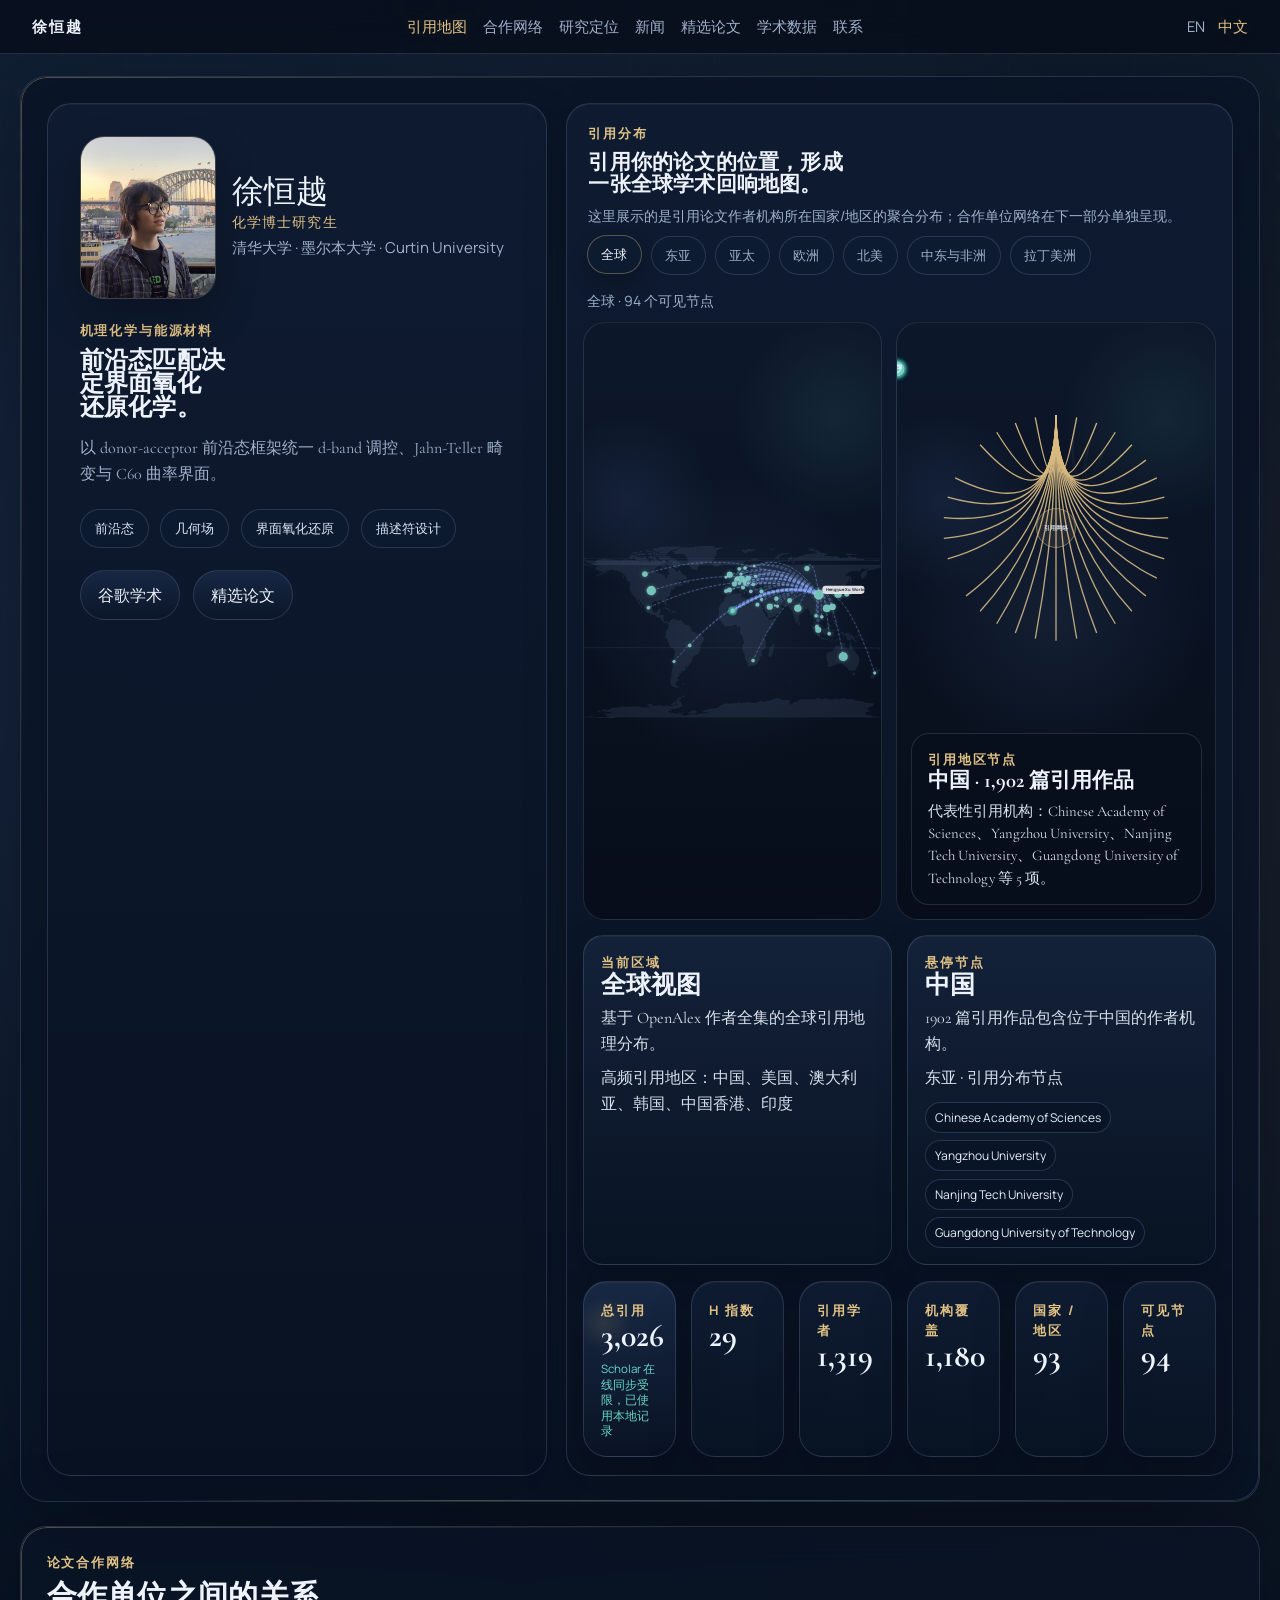
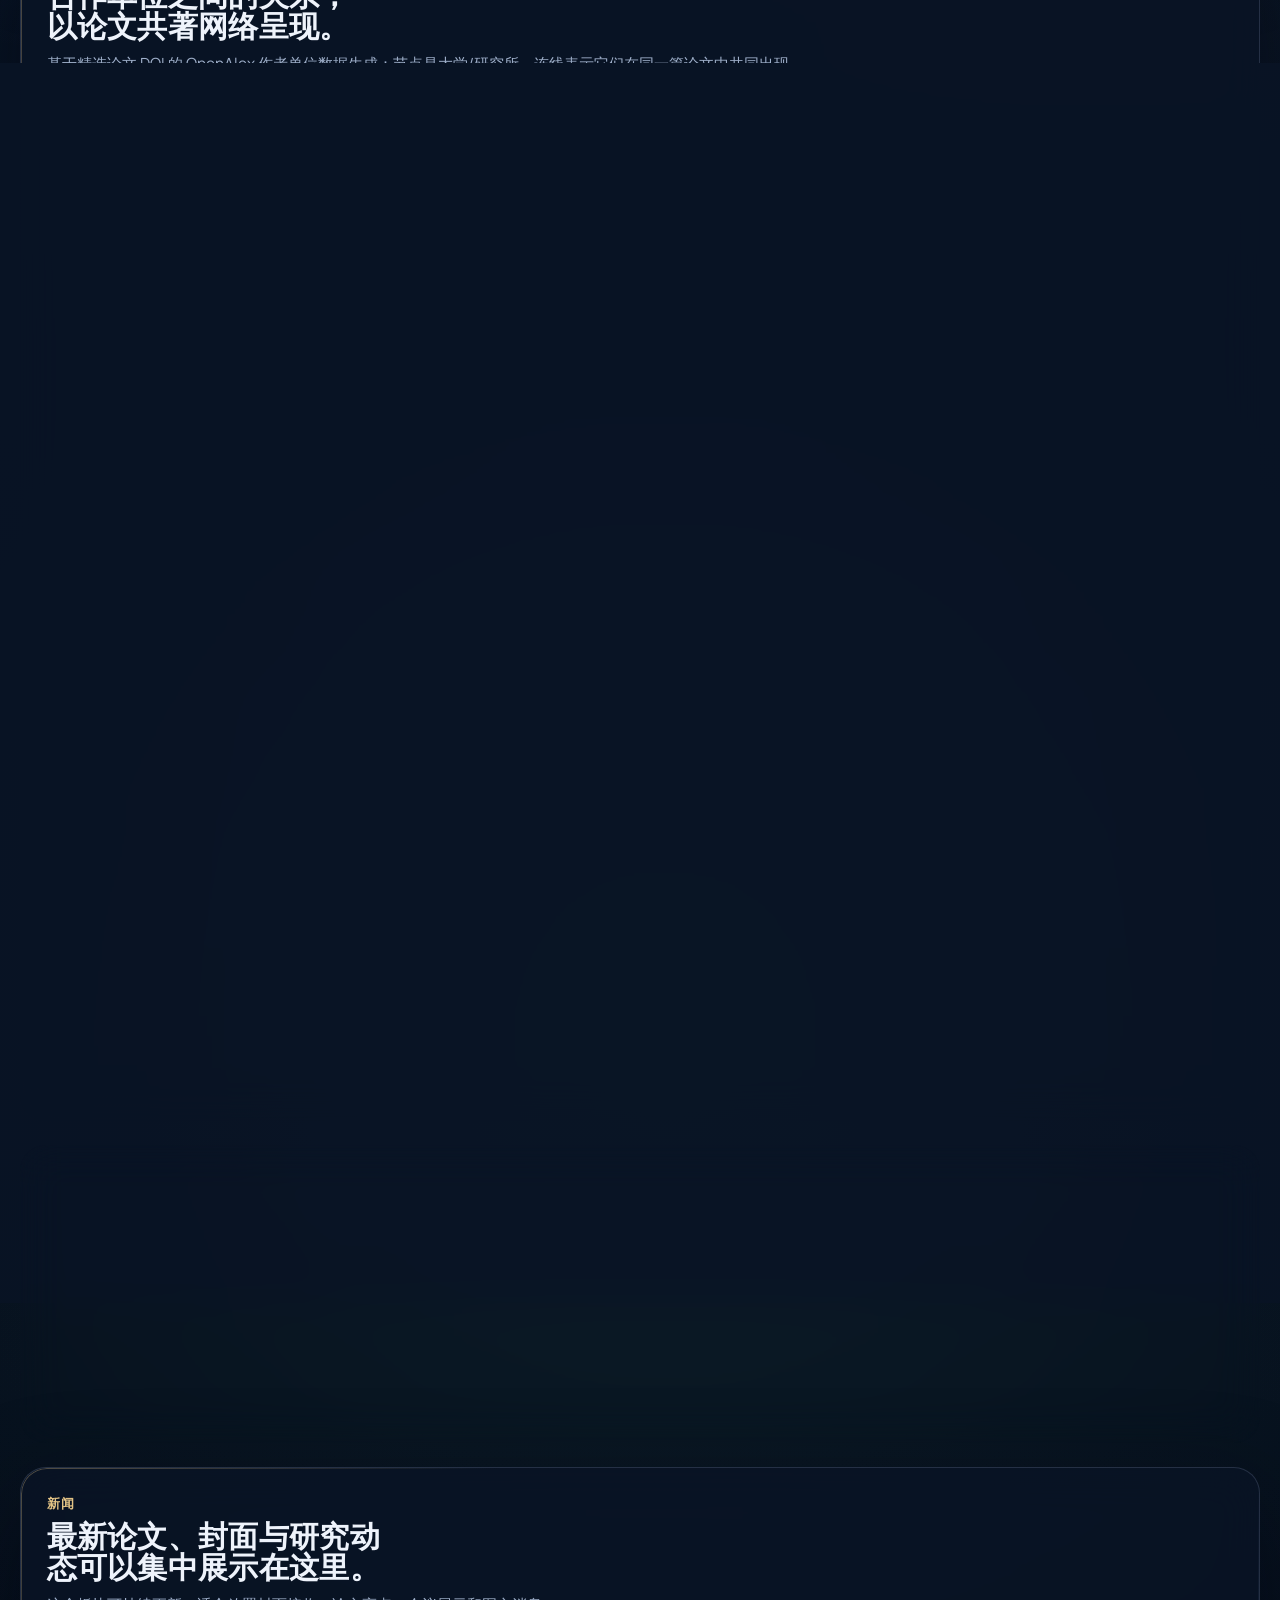
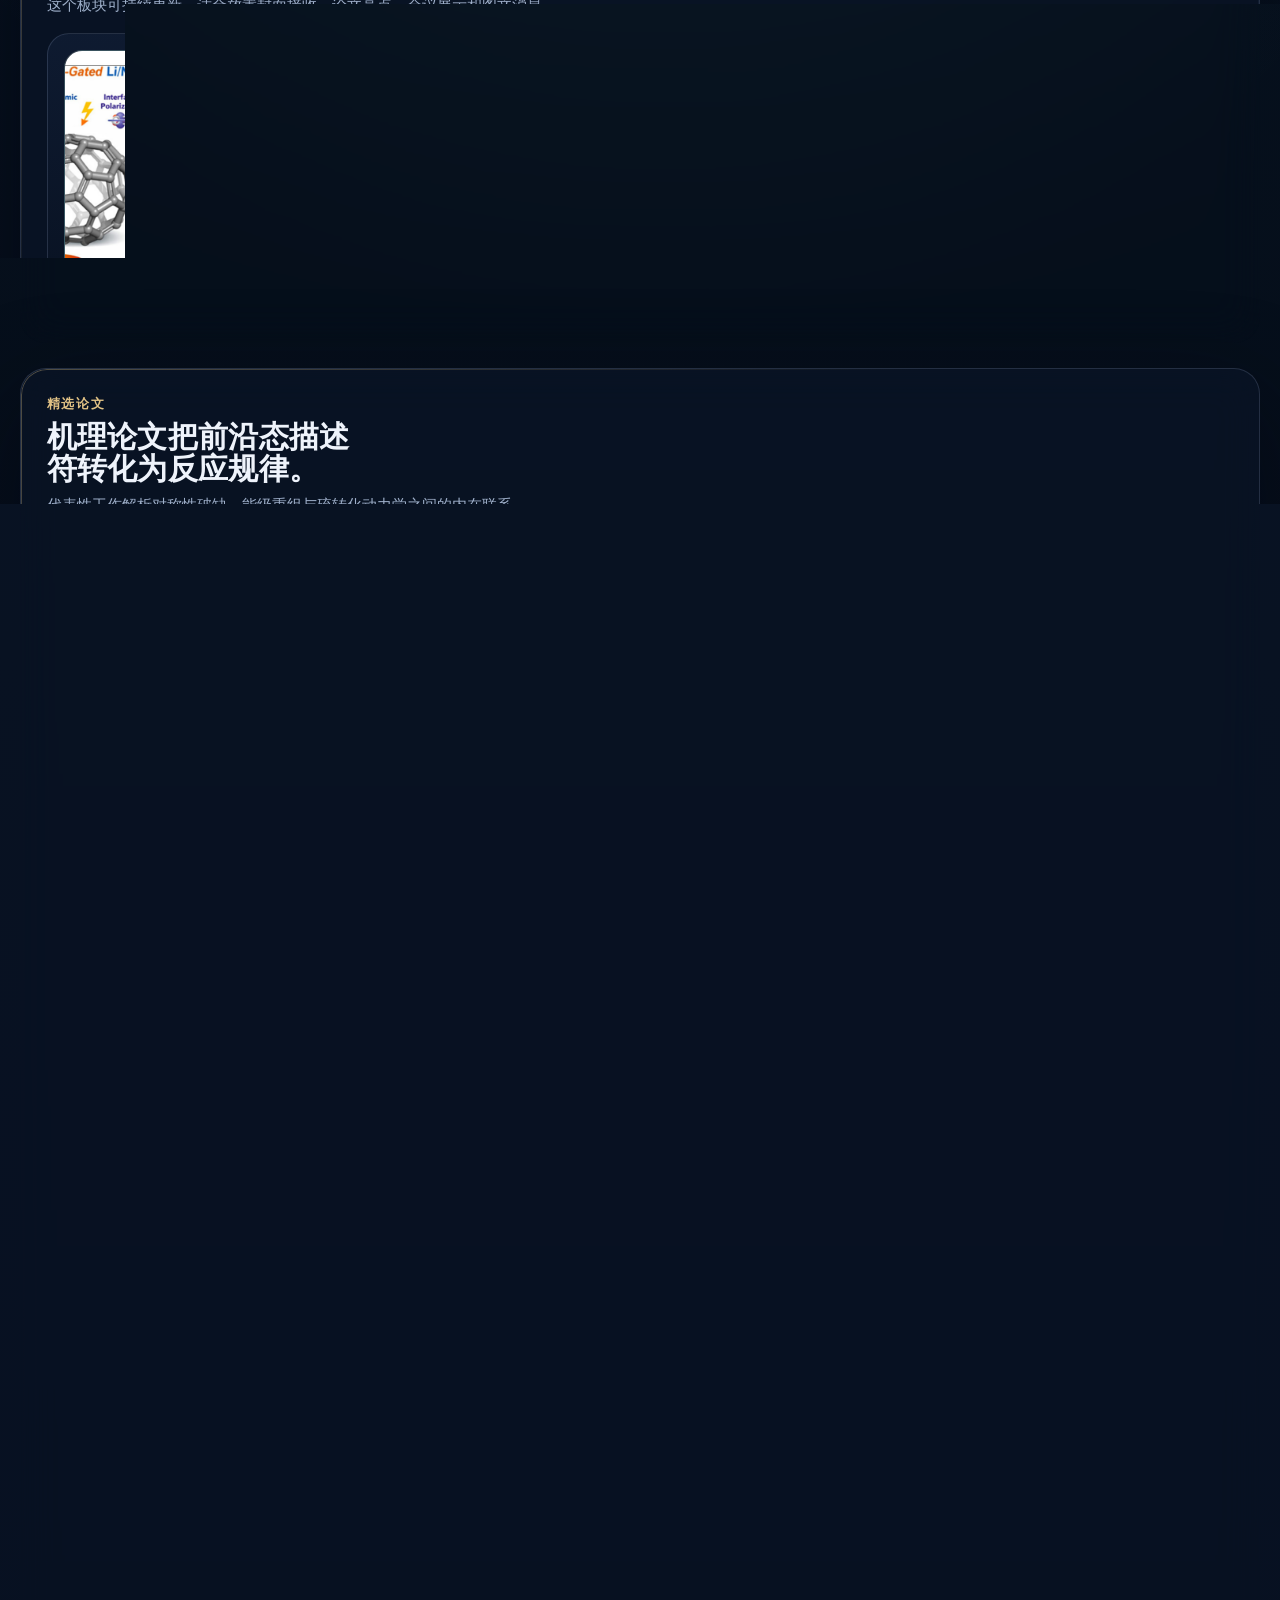
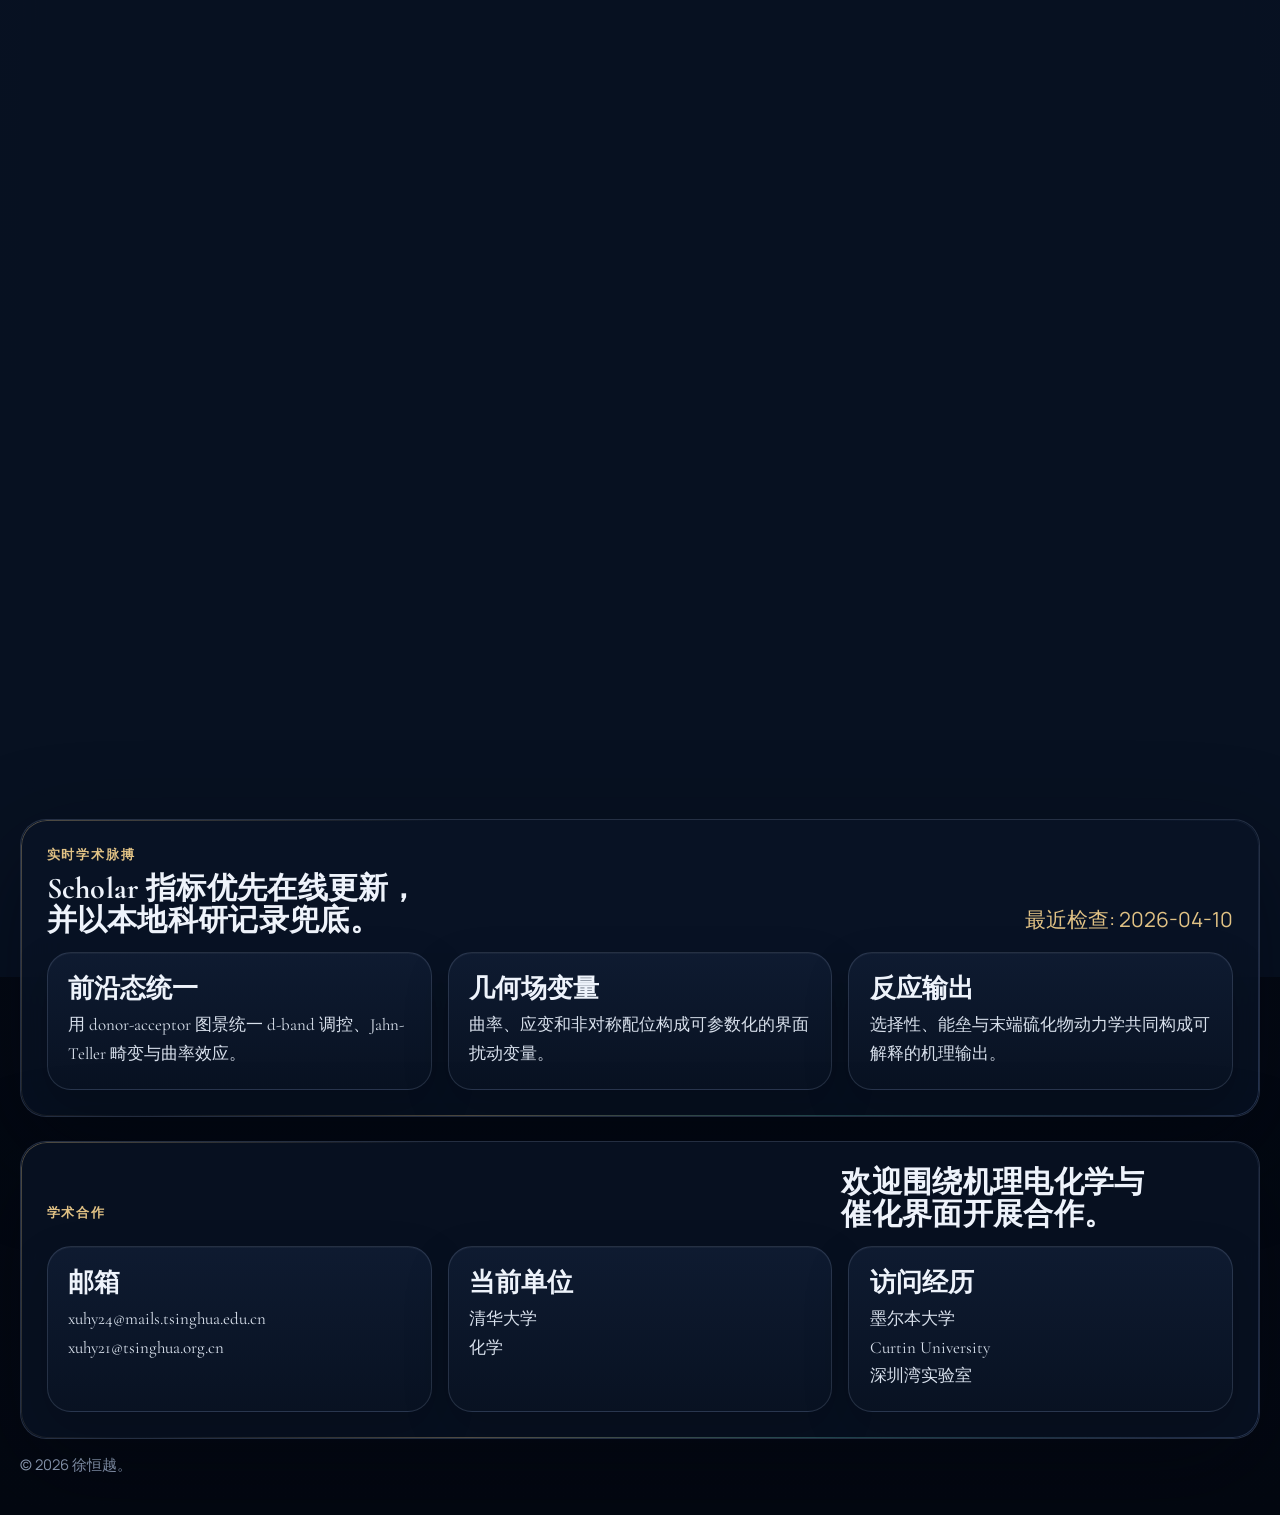
==== zh.html @ 1e811d78 "Publish personal academic website" ====
<!DOCTYPE html>
<html lang="zh-CN">
  <head>
    <meta charset="UTF-8" />
    <meta name="viewport" content="width=device-width, initial-scale=1.0" />
    <title>徐恒越 | 机理化学与能源材料</title>
    <meta
      name="description"
      content="徐恒越围绕能源材料机理、电子结构调控、界面化学与描述符驱动设计开展研究。"
    />
    <link rel="preconnect" href="https://fonts.googleapis.com" />
    <link rel="preconnect" href="https://fonts.gstatic.com" crossorigin />
    <link
      href="https://fonts.googleapis.com/css2?family=Cormorant+Garamond:wght@500;600;700&family=Manrope:wght@400;500;600;700;800&display=swap"
      rel="stylesheet"
    />
    <link rel="stylesheet" href="./site.css" />
  </head>
  <body data-page-lang="zh">
    <header class="topbar">
      <a class="brand" href="./index.html">徐恒越</a>
      <nav class="nav">
        <a href="#impact">引用地图</a>
        <a href="#collaboration">合作网络</a>
        <a href="#research">研究定位</a>
        <a href="#news">新闻</a>
        <a href="#publications">精选论文</a>
        <a href="#scholar">学术数据</a>
        <a href="#contact">联系</a>
      </nav>
      <div class="lang-switch">
        <a href="./en.html">EN</a>
        <a class="active" href="./zh.html">中文</a>
      </div>
    </header>

    <main class="page-shell">
      <section id="impact" class="hero-map-section">
        <div class="hero-copy">
          <div class="hero-identity">
            <div class="hero-avatar-shell">
              <img class="hero-avatar" src="./assets/avatar-hero.jpg" alt="徐恒越头像" />
            </div>
            <div class="hero-identity-copy">
              <p class="identity-name">徐恒越</p>
              <p class="identity-role">化学博士研究生</p>
              <p class="identity-base">清华大学 · 墨尔本大学 · Curtin University</p>
            </div>
          </div>

          <p class="section-kicker">机理化学与能源材料</p>
          <h1>前沿态匹配决定界面氧化还原化学。</h1>
          <p class="hero-summary">
            以 donor-acceptor 前沿态框架统一 d-band 调控、Jahn-Teller 畸变与 C60 曲率界面。
          </p>

          <div class="topic-strip">
            <span>前沿态</span>
            <span>几何场</span>
            <span>界面氧化还原</span>
            <span>描述符设计</span>
          </div>

          <div class="hero-actions">
            <a class="primary-button" href="https://scholar.google.com/citations?user=CcOsCzwAAAAJ&hl=en" target="_blank" rel="noreferrer">
              谷歌学术
            </a>
            <a class="secondary-button" href="#publications">精选论文</a>
          </div>
        </div>

        <div class="hero-map-panel">
          <div class="map-headline">
            <div>
              <p class="section-kicker">引用分布</p>
              <h2>引用你的论文的位置，形成一张全球学术回响地图。</h2>
            </div>
            <p class="map-note">
              这里展示的是引用论文作者机构所在国家/地区的聚合分布；合作单位网络在下一部分单独呈现。
            </p>
          </div>

          <div class="map-toolbar">
            <div id="map-region-controls" class="map-region-controls" aria-label="影响力地图区域筛选"></div>
            <p id="map-toolbar-note" class="map-toolbar-note">全球概览</p>
          </div>

          <div class="citation-visual-grid">
            <div class="map-stage">
              <svg id="impact-map-svg" class="impact-map-svg" viewBox="0 0 1440 720" aria-label="全球引用分布地图"></svg>
              <div id="map-tooltip" class="map-tooltip" hidden></div>
            </div>
            <div class="citation-network-panel">
              <svg id="citation-network-svg" class="citation-network-svg" viewBox="0 0 720 720" aria-label="引用国家与地区圆形网络图"></svg>
              <article id="citation-network-detail" class="citation-network-detail">
                <span class="stat-label">引用网络</span>
                <h3>点击节点或连线</h3>
                <p>查看国家/地区、跨地区共现关系，以及代表性引用机构。</p>
              </article>
            </div>
          </div>

          <div class="map-insights">
            <article class="map-insight-card">
              <span class="stat-label">当前区域</span>
              <h3 id="map-region-title">全球概览</h3>
              <p id="map-region-summary">按引用论文作者机构国家/地区聚合出的全球引用分布。</p>
              <p id="map-region-cities" class="map-note">高频引用地区：中国、澳大利亚、韩国、美国、印度、德国</p>
            </article>
            <article class="map-insight-card">
              <span class="stat-label">悬停节点</span>
              <h3 id="map-node-title">中国</h3>
              <p id="map-node-summary">引用论文作者机构国家/地区聚合节点。</p>
              <p id="map-node-meta" class="map-note">东亚 · 引用分布节点</p>
              <ul id="map-node-institutions" class="institution-mini-list" aria-label="当前地图节点机构"></ul>
            </article>
          </div>

          <div class="hero-stats">
            <article class="stat-card spotlight">
              <span class="stat-label">总引用</span>
              <strong data-metric="citations">3,016</strong>
              <small id="scholar-sync-status">正在同步 Scholar</small>
            </article>
            <article class="stat-card">
              <span class="stat-label">H 指数</span>
              <strong data-metric="hIndex">29</strong>
            </article>
            <article class="stat-card">
              <span class="stat-label">引用学者</span>
              <strong data-metric="citingScholars">1,319</strong>
            </article>
            <article class="stat-card">
              <span class="stat-label">机构覆盖</span>
              <strong data-metric="institutions">1,180</strong>
            </article>
            <article class="stat-card">
              <span class="stat-label">国家 / 地区</span>
              <strong data-metric="countries">42</strong>
            </article>
            <article class="stat-card">
              <span class="stat-label">可见节点</span>
              <strong id="map-visible-nodes">15</strong>
            </article>
          </div>
        </div>
      </section>

      <section id="collaboration" class="section collaboration-section">
        <div class="section-heading">
          <p class="section-kicker">论文合作网络</p>
          <h2>合作单位之间的关系，以论文共著网络呈现。</h2>
          <p class="section-note">
            基于精选论文 DOI 的 OpenAlex 作者单位数据生成：节点是大学/研究所，连线表示它们在同一篇论文中共同出现。
          </p>
        </div>

        <div class="collaboration-layout">
          <div class="collaboration-map-shell">
            <svg id="collaboration-map" class="collaboration-map" viewBox="0 0 1440 720" aria-label="合作单位全球分布地图"></svg>
          </div>
          <div class="collaboration-graph-shell">
            <svg id="collaboration-graph" class="collaboration-graph" viewBox="0 0 1440 720" aria-label="论文合作单位网络图"></svg>
          </div>
          <article class="collaboration-detail">
            <span class="stat-label">当前节点</span>
            <h3 id="collaboration-node-title">清华大学</h3>
            <p id="collaboration-node-summary">点击或悬停网络中的机构节点，查看作者、论文和机构来源信息。</p>
            <p id="collaboration-node-meta" class="map-note">OpenAlex 作者单位数据</p>
          </article>
        </div>

        <div id="institution-network" class="institution-network compact" aria-label="全球合作机构紧凑列表"></div>
      </section>

      <section id="research" class="section narrative-section">
        <div class="section-heading compact">
          <p class="section-kicker">核心命题</p>
          <h2>几何场与前沿态共同生成可迁移描述符。</h2>
        </div>

        <div class="narrative-grid">
          <article class="narrative-card">
            <h3>统一前沿态理论</h3>
            <p>把 d-band 调控、Jahn-Teller 畸变与 C60 曲率界面统一到更普适的 donor-acceptor 前沿态框架。</p>
          </article>
          <article class="narrative-card">
            <h3>几何场参数化</h3>
            <p>系统研究曲率、应变与非对称配位如何驱动局域对称性破缺和能级重组。</p>
          </article>
          <article class="narrative-card">
            <h3>界面硫转化</h3>
            <p>以阶段选择性的硫转化与分化的末端硫化物动力学刻画 Li/Na-S 界面反应。</p>
          </article>
        </div>
      </section>

      <section id="news" class="section news-section">
        <div class="section-heading">
          <p class="section-kicker">新闻</p>
          <h2>最新论文、封面与研究动态可以集中展示在这里。</h2>
          <p class="section-note">
            这个板块可持续更新，适合放置封面接收、论文亮点、会议展示和图文消息。
          </p>
        </div>

        <div id="news-feed" class="news-feed" data-lang="zh"></div>
      </section>

      <section id="publications" class="section publications-section">
        <div class="section-heading">
          <p class="section-kicker">精选论文</p>
          <h2>机理论文把前沿态描述符转化为反应规律。</h2>
          <p class="section-note">
            代表性工作解析对称性破缺、能级重组与硫转化动力学之间的内在联系。
          </p>
        </div>

        <div id="papers" class="publication-grid" data-lang="zh"></div>
      </section>

      <section id="scholar" class="section scholar-section">
        <div class="section-heading compact">
          <div>
            <p class="section-kicker">实时学术脉搏</p>
            <h2>Scholar 指标优先在线更新，并以本地科研记录兜底。</h2>
          </div>
          <p id="scholar-updated" class="sync-text">最近检查：加载中</p>
        </div>

        <div class="scholar-grid">
          <article class="scholar-card">
            <h3>前沿态统一</h3>
            <p>用 donor-acceptor 图景统一 d-band 调控、Jahn-Teller 畸变与曲率效应。</p>
          </article>
          <article class="scholar-card">
            <h3>几何场变量</h3>
            <p>曲率、应变和非对称配位构成可参数化的界面扰动变量。</p>
          </article>
          <article class="scholar-card">
            <h3>反应输出</h3>
            <p>选择性、能垒与末端硫化物动力学共同构成可解释的机理输出。</p>
          </article>
        </div>
      </section>

      <section id="contact" class="section contact-section">
        <div class="section-heading compact">
          <p class="section-kicker">学术合作</p>
          <h2>欢迎围绕机理电化学与催化界面开展合作。</h2>
        </div>

        <div class="contact-grid">
          <article class="contact-card">
            <h3>邮箱</h3>
            <p>xuhy24@mails.tsinghua.edu.cn</p>
            <p>xuhy21@tsinghua.org.cn</p>
          </article>
          <article class="contact-card">
            <h3>当前单位</h3>
            <p>清华大学</p>
            <p>化学</p>
          </article>
          <article class="contact-card">
            <h3>访问经历</h3>
            <p>墨尔本大学</p>
            <p>Curtin University</p>
            <p>深圳湾实验室</p>
          </article>
        </div>
      </section>
    </main>

    <footer class="footer">
      <p>© <span data-year></span> 徐恒越。</p>
    </footer>

    <script src="./site.js"></script>
  </body>
</html>
---- site.css ----
:root {
  --bg: #06101d;
  --bg-deep: #030811;
  --panel: rgba(9, 20, 38, 0.78);
  --panel-strong: rgba(12, 26, 48, 0.94);
  --text: #eef3fb;
  --muted: #9fb0ca;
  --line: rgba(164, 184, 216, 0.18);
  --line-strong: rgba(225, 194, 133, 0.34);
  --accent: #e1c285;
  --accent-2: #97b4ff;
  --accent-3: #66d9c7;
  --glow: rgba(125, 169, 255, 0.36);
  --shadow: 0 32px 100px rgba(1, 5, 15, 0.46);
  --max-width: 1380px;
}

* {
  box-sizing: border-box;
}

html {
  scroll-behavior: smooth;
}

body {
  margin: 0;
  min-height: 100vh;
  color: var(--text);
  font-family: "Cormorant Garamond", serif;
  background:
    radial-gradient(circle at 14% 10%, rgba(125, 165, 232, 0.14), transparent 18%),
    radial-gradient(circle at 86% 12%, rgba(225, 194, 133, 0.09), transparent 18%),
    radial-gradient(circle at 52% 42%, rgba(102, 217, 199, 0.06), transparent 24%),
    linear-gradient(180deg, #091628 0%, var(--bg) 48%, var(--bg-deep) 100%);
  position: relative;
}

body::before {
  content: "";
  position: fixed;
  inset: 0;
  pointer-events: none;
  opacity: 0.52;
  background-image:
    linear-gradient(rgba(170, 191, 226, 0.04) 1px, transparent 1px),
    linear-gradient(90deg, rgba(170, 191, 226, 0.04) 1px, transparent 1px),
    radial-gradient(circle at 50% 20%, rgba(225, 194, 133, 0.1), transparent 24%);
  background-size: 42px 42px;
  mask-image: linear-gradient(180deg, rgba(0, 0, 0, 0.75), transparent 92%);
}

a {
  color: inherit;
}

.portal-page {
  display: grid;
  place-items: center;
  padding: 2rem;
}

.portal-shell,
.section,
.hero-map-section {
  position: relative;
  overflow: hidden;
  border: 1px solid var(--line);
  border-radius: 26px;
  background: var(--panel);
  box-shadow: var(--shadow);
  backdrop-filter: blur(20px);
}

.section::after,
.hero-map-section::after {
  content: "";
  position: absolute;
  inset: auto 8% 0;
  height: 1px;
  background: linear-gradient(90deg, transparent, rgba(225, 194, 133, 0.34), rgba(102, 217, 199, 0.28), transparent);
  pointer-events: none;
}

.portal-shell::before,
.section::before,
.hero-map-section::before {
  content: "";
  position: absolute;
  inset: 0;
  pointer-events: none;
  border-radius: inherit;
  padding: 1px;
  background: linear-gradient(135deg, var(--line-strong), transparent 28%, transparent 72%, rgba(151, 180, 255, 0.22));
  -webkit-mask:
    linear-gradient(#000 0 0) content-box,
    linear-gradient(#000 0 0);
  -webkit-mask-composite: xor;
  mask-composite: exclude;
}

.portal-shell {
  width: min(760px, 100%);
  padding: 2rem;
}

.portal-kicker,
.section-kicker,
.brand,
.nav,
.lang-switch,
.topic-strip,
.stat-label,
.paper-tag,
.paper-meta,
.section-note,
.map-note,
.institution-type,
.institution-meta,
.footer,
.primary-button,
.secondary-button {
  font-family: "Manrope", sans-serif;
}

.portal-kicker,
.section-kicker,
.stat-label {
  margin: 0 0 0.55rem;
  color: var(--accent);
  font-size: 0.82rem;
  font-weight: 700;
  letter-spacing: 0.14em;
  text-transform: uppercase;
}

.portal-shell h1,
.hero-copy h1,
.map-headline h2,
.section-heading h2 {
  margin: 0;
  line-height: 0.95;
  letter-spacing: 0.01em;
  text-wrap: balance;
}

.portal-shell h1 {
  font-size: clamp(3rem, 8vw, 5.2rem);
}

.portal-intro {
  max-width: 42rem;
  font-size: 1.22rem;
  line-height: 1.6;
  color: var(--muted);
}

.portal-grid {
  display: grid;
  grid-template-columns: repeat(2, minmax(0, 1fr));
  gap: 1rem;
  margin-top: 1.5rem;
}

.portal-card {
  display: block;
  text-decoration: none;
  padding: 1.45rem;
  border-radius: 24px;
  border: 1px solid var(--line);
  background: linear-gradient(180deg, rgba(17, 31, 55, 0.94), rgba(10, 19, 35, 0.94));
  transition: transform 180ms ease, border-color 180ms ease;
}

.portal-card:hover {
  transform: translateY(-4px);
  border-color: var(--line-strong);
}

.portal-label {
  display: inline-block;
  margin-bottom: 0.65rem;
  color: var(--accent-2);
  font-family: "Manrope", sans-serif;
  font-size: 0.84rem;
  font-weight: 700;
}

.portal-card strong {
  display: block;
  font-size: 1.38rem;
}

.portal-card p {
  margin-bottom: 0;
  font-size: 1rem;
  line-height: 1.6;
  color: var(--muted);
}

.topbar {
  position: sticky;
  top: 0;
  z-index: 40;
  display: grid;
  grid-template-columns: auto 1fr auto;
  align-items: center;
  gap: 1rem;
  padding: 1rem 2rem;
  backdrop-filter: blur(18px);
  background: rgba(6, 12, 24, 0.72);
  border-bottom: 1px solid var(--line);
}

.brand {
  text-decoration: none;
  font-size: 0.92rem;
  font-weight: 800;
  letter-spacing: 0.14em;
  text-transform: uppercase;
}

.nav {
  display: flex;
  justify-content: center;
  flex-wrap: wrap;
  gap: 1rem;
}

.nav a,
.lang-switch a {
  text-decoration: none;
  color: var(--muted);
  font-size: 0.92rem;
  transition: color 180ms ease, text-shadow 180ms ease;
}

.nav a:hover,
.nav a.active,
.lang-switch a:hover,
.lang-switch a.active {
  color: var(--accent);
  text-shadow: 0 0 18px rgba(225, 194, 133, 0.18);
}

.lang-switch {
  display: flex;
  gap: 0.8rem;
}

.page-shell {
  width: min(calc(100% - 2.5rem), var(--max-width));
  margin: 1.4rem auto 0;
  display: grid;
  gap: 1.5rem;
}

.hero-map-section {
  min-height: calc(100vh - 7rem);
  padding: 1.6rem;
  display: grid;
  grid-template-columns: minmax(380px, 500px) minmax(0, 1fr);
  gap: 1.2rem;
}

.hero-copy,
.hero-map-panel,
.narrative-card,
.paper-card,
.stat-card,
.scholar-card,
.contact-card {
  border-radius: 24px;
  border: 1px solid var(--line);
  background: linear-gradient(180deg, rgba(15, 28, 50, 0.95), rgba(9, 19, 35, 0.94));
  box-shadow:
    inset 0 1px 0 rgba(255, 255, 255, 0.04),
    0 18px 46px rgba(0, 0, 0, 0.18);
}

.hero-copy {
  display: flex;
  flex-direction: column;
  justify-content: flex-start;
  padding: 2rem;
}

.hero-identity {
  display: grid;
  grid-template-columns: 136px minmax(0, 1fr);
  gap: 1rem;
  align-items: center;
  margin-bottom: 1.35rem;
}

.hero-avatar-shell {
  position: relative;
  aspect-ratio: 5 / 6;
  border-radius: 24px;
  overflow: hidden;
  border: 1px solid rgba(225, 194, 133, 0.24);
  box-shadow:
    inset 0 1px 0 rgba(255, 255, 255, 0.08),
    0 18px 42px rgba(0, 0, 0, 0.22);
}

.hero-avatar-shell::after {
  content: "";
  position: absolute;
  inset: 0;
  background:
    linear-gradient(180deg, transparent 48%, rgba(4, 10, 18, 0.42) 100%),
    linear-gradient(135deg, rgba(255, 255, 255, 0.08), transparent 36%);
}

.hero-avatar {
  display: block;
  width: 100%;
  height: 100%;
  object-fit: cover;
}

.hero-identity-copy {
  display: grid;
  gap: 0.25rem;
}

.identity-name,
.identity-role,
.identity-base {
  margin: 0;
}

.identity-name {
  font-size: 2rem;
  line-height: 1;
}

.identity-role {
  font-family: "Manrope", sans-serif;
  font-size: 0.9rem;
  letter-spacing: 0.08em;
  text-transform: uppercase;
  color: var(--accent);
}

.identity-base {
  font-family: "Manrope", sans-serif;
  font-size: 0.94rem;
  line-height: 1.55;
  color: var(--muted);
}

.hero-copy h1 {
  font-size: clamp(1.48rem, 1.9vw, 1.98rem);
  line-height: 0.98;
  max-width: 15ch;
}

.hero-summary {
  margin: 1rem 0 0;
  font-size: 1rem;
  line-height: 1.6;
  color: var(--muted);
  max-width: 34rem;
}

.topic-strip {
  display: flex;
  flex-wrap: wrap;
  gap: 0.72rem;
  margin-top: 1.35rem;
}

.topic-strip span {
  display: inline-flex;
  align-items: center;
  padding: 0.56rem 0.88rem;
  border-radius: 999px;
  border: 1px solid var(--line);
  background: rgba(14, 28, 49, 0.78);
  color: #dbe5f5;
  font-size: 0.84rem;
}

.hero-actions {
  display: flex;
  flex-wrap: wrap;
  gap: 0.8rem;
  margin-top: 1.4rem;
}

.primary-button,
.secondary-button,
.paper-links a {
  display: inline-flex;
  align-items: center;
  justify-content: center;
  padding: 0.78rem 1.08rem;
  border-radius: 999px;
  border: 1px solid var(--line);
  background: linear-gradient(180deg, rgba(24, 40, 68, 0.96), rgba(11, 22, 41, 0.94));
  text-decoration: none;
  transition:
    transform 180ms ease,
    border-color 180ms ease,
    color 180ms ease,
    box-shadow 180ms ease;
}

.primary-button:hover,
.secondary-button:hover,
.paper-links a:hover {
  transform: translateY(-2px);
  border-color: var(--line-strong);
  color: var(--accent);
  box-shadow: 0 12px 30px rgba(2, 6, 14, 0.34);
}

.hero-map-panel {
  position: relative;
  display: grid;
  grid-template-rows: auto auto minmax(0, 1fr) auto auto;
  padding: 1rem 1rem 1.1rem;
  overflow: hidden;
}

.map-headline {
  display: flex;
  flex-direction: column;
  gap: 0.55rem;
  align-items: start;
  padding: 0.25rem 0.35rem 0.55rem;
}

.map-headline h2 {
  font-size: clamp(1.3rem, 1.6vw, 1.76rem);
  line-height: 1.08;
  max-width: 40ch;
}

.map-note {
  max-width: 46rem;
  margin: 0;
  font-size: 0.88rem;
  line-height: 1.55;
  color: var(--muted);
}

.map-toolbar {
  display: flex;
  justify-content: space-between;
  gap: 1rem;
  align-items: center;
  flex-wrap: wrap;
  margin: 0 0 0.7rem;
  padding: 0 0.25rem;
}

.map-region-controls {
  display: flex;
  flex-wrap: wrap;
  gap: 0.55rem;
}

.map-region-button {
  appearance: none;
  border: 1px solid var(--line);
  background: rgba(14, 28, 49, 0.88);
  color: var(--muted);
  border-radius: 999px;
  padding: 0.55rem 0.85rem;
  font-family: "Manrope", sans-serif;
  font-size: 0.82rem;
  cursor: pointer;
  transition:
    transform 180ms ease,
    border-color 180ms ease,
    color 180ms ease,
    box-shadow 180ms ease;
}

.map-region-button:hover,
.map-region-button.active {
  transform: translateY(-1px);
  color: var(--text);
  border-color: var(--line-strong);
  box-shadow: 0 10px 20px rgba(0, 0, 0, 0.18);
}

.map-toolbar-note {
  margin: 0;
  font-family: "Manrope", sans-serif;
  font-size: 0.88rem;
  color: var(--muted);
}

.citation-visual-grid {
  display: grid;
  grid-template-columns: minmax(0, 1fr) minmax(320px, 0.42fr);
  gap: 0.9rem;
  min-height: 0;
}

.map-stage,
.citation-network-panel {
  display: grid;
  grid-template-rows: minmax(0, 1fr) auto;
  position: relative;
  min-height: 0;
  border-radius: 22px;
  background:
    radial-gradient(circle at 84% 16%, rgba(102, 217, 199, 0.09), transparent 18%),
    radial-gradient(circle at 15% 30%, rgba(112, 162, 255, 0.1), transparent 18%),
    linear-gradient(180deg, rgba(13, 24, 42, 0.98), rgba(7, 14, 27, 0.98));
  border: 1px solid rgba(173, 194, 230, 0.14);
  overflow: hidden;
}

.map-stage::before,
.citation-network-panel::before,
.collaboration-map-shell::before,
.collaboration-graph-shell::before {
  content: "";
  position: absolute;
  inset: 0;
  background:
    radial-gradient(circle at 50% 50%, rgba(143, 183, 255, 0.08), transparent 44%),
    linear-gradient(180deg, transparent 0%, rgba(6, 13, 24, 0.18) 100%);
  pointer-events: none;
}

.impact-map-svg {
  display: block;
  width: 100%;
  height: 100%;
  min-height: 500px;
}

.citation-network-svg {
  display: block;
  width: 100%;
  min-height: 410px;
}

.citation-network-detail {
  position: relative;
  margin: 0 0.85rem 0.85rem;
  padding: 0.95rem 1rem;
  border-radius: 18px;
  border: 1px solid rgba(173, 194, 230, 0.16);
  background: rgba(7, 15, 29, 0.74);
}

.citation-network-detail h3 {
  margin: 0;
  font-size: 1.3rem;
  line-height: 1.12;
}

.citation-network-detail p {
  margin: 0.45rem 0 0;
  color: #d8e0ec;
  font-size: 0.92rem;
  line-height: 1.52;
}

.map-tooltip {
  position: absolute;
  z-index: 6;
  min-width: 180px;
  max-width: 250px;
  padding: 0.8rem 0.95rem;
  border-radius: 16px;
  border: 1px solid rgba(225, 194, 133, 0.24);
  background: rgba(249, 250, 253, 0.96);
  color: #182031;
  box-shadow: 0 18px 40px rgba(3, 7, 16, 0.26);
  pointer-events: none;
  transform: translate(12px, -12px);
}

.map-tooltip strong,
.map-tooltip span {
  display: block;
}

.map-tooltip strong {
  font-family: "Manrope", sans-serif;
  font-size: 0.98rem;
}

.map-tooltip span {
  margin-top: 0.18rem;
  font-family: "Manrope", sans-serif;
  font-size: 0.78rem;
  line-height: 1.45;
  color: #505c70;
}

.institution-mini-list {
  display: flex;
  flex-wrap: wrap;
  gap: 0.45rem;
  padding: 0;
  margin: 0.7rem 0 0;
  list-style: none;
}

.institution-mini-list li {
  max-width: 100%;
  padding: 0.38rem 0.55rem;
  border: 1px solid rgba(151, 180, 255, 0.2);
  border-radius: 999px;
  color: #e8eef8;
  background: rgba(9, 20, 38, 0.74);
  font-family: "Manrope", sans-serif;
  font-size: 0.75rem;
  overflow-wrap: anywhere;
}

.map-insights {
  display: grid;
  grid-template-columns: repeat(2, minmax(0, 1fr));
  gap: 0.9rem;
  margin-top: 0.95rem;
}

.map-insight-card {
  padding: 1rem 1.1rem;
  border-radius: 20px;
  border: 1px solid var(--line);
  background: linear-gradient(180deg, rgba(20, 34, 58, 0.95), rgba(9, 19, 35, 0.94));
  box-shadow:
    inset 0 1px 0 rgba(255, 255, 255, 0.04),
    0 12px 32px rgba(0, 0, 0, 0.18);
}

.map-insight-card h3 {
  margin: 0;
  font-size: 1.55rem;
  line-height: 1.08;
}

.map-insight-card p {
  margin: 0.45rem 0 0;
  font-size: 1rem;
  line-height: 1.62;
  color: #d8e0ec;
}

.hero-stats {
  display: grid;
  grid-template-columns: repeat(6, minmax(0, 1fr));
  gap: 0.9rem;
  margin-top: 1rem;
}

.stat-card {
  padding: 1.1rem;
  min-width: 0;
}

.stat-card.spotlight {
  background:
    radial-gradient(circle at 22% 24%, rgba(225, 194, 133, 0.12), transparent 18%),
    linear-gradient(180deg, rgba(24, 41, 69, 0.98), rgba(10, 20, 37, 0.96));
}

.stat-card strong {
  display: block;
  font-size: 2rem;
  line-height: 1;
}

.stat-card small {
  display: block;
  margin-top: 0.58rem;
  color: var(--accent-3);
  font-family: "Manrope", sans-serif;
  font-size: 0.72rem;
  line-height: 1.35;
}

.section {
  padding: 1.6rem;
}

.section-heading {
  margin-bottom: 1rem;
}

.section-heading.compact {
  display: flex;
  justify-content: space-between;
  gap: 1rem;
  align-items: end;
}

.section-heading h2 {
  font-size: clamp(1.72rem, 2.35vw, 2.45rem);
  line-height: 1.05;
  max-width: 28ch;
}

.section-note {
  margin: 0.5rem 0 0;
  font-size: 0.96rem;
  line-height: 1.6;
  color: var(--muted);
}

.narrative-grid,
.publication-grid,
.news-feed,
.scholar-grid,
.contact-grid,
.institution-network {
  display: grid;
  gap: 1rem;
}

.institution-network {
  grid-template-columns: repeat(4, minmax(0, 1fr));
}

.institution-network.compact {
  display: flex;
  flex-wrap: wrap;
  gap: 0.5rem;
  max-height: 260px;
  overflow: auto;
  padding: 0.9rem;
  border-radius: 20px;
  border: 1px solid var(--line);
  background: rgba(7, 15, 29, 0.78);
}

.collaboration-layout {
  display: grid;
  grid-template-columns: minmax(260px, 0.36fr) minmax(0, 0.64fr);
  gap: 1rem;
  align-items: stretch;
  margin-bottom: 1rem;
}

.collaboration-graph-shell,
.collaboration-map-shell,
.collaboration-detail {
  position: relative;
  border-radius: 22px;
  border: 1px solid var(--line);
  background:
    radial-gradient(circle at 82% 18%, rgba(102, 217, 199, 0.08), transparent 24%),
    linear-gradient(180deg, rgba(12, 24, 44, 0.96), rgba(7, 15, 29, 0.95));
  overflow: hidden;
}

.collaboration-detail {
  grid-column: 1 / -1;
}

.collaboration-graph,
.collaboration-map {
  display: block;
  width: 100%;
  min-height: 540px;
}

.collaboration-map {
  min-height: 340px;
}

.collaboration-detail {
  display: grid;
  align-content: start;
  padding: 1.15rem;
}

.collaboration-detail h3 {
  margin: 0;
  font-size: 1.75rem;
  line-height: 1.08;
}

.collaboration-detail p {
  margin: 0.62rem 0 0;
  color: #d8e0ec;
  font-size: 1rem;
  line-height: 1.6;
}

.collab-edge {
  fill: none;
  stroke: rgba(151, 180, 255, 0.34);
  stroke-width: 1.6;
  transition: stroke 180ms ease, stroke-width 180ms ease, opacity 180ms ease;
}

.collab-edge.is-active {
  stroke: rgba(225, 194, 133, 0.82);
  stroke-width: 3;
}

.collab-edge.is-faded {
  opacity: 0.18;
}

.collab-node-shell {
  cursor: pointer;
  transition: opacity 180ms ease, transform 180ms ease;
}

.collab-node-shell.is-muted {
  opacity: 0.28;
}

.collab-node {
  fill: rgba(13, 28, 51, 0.98);
  stroke: rgba(151, 180, 255, 0.48);
  stroke-width: 2;
  filter: drop-shadow(0 0 9px rgba(102, 217, 199, 0.22));
}

.collab-node.is-active {
  stroke: rgba(225, 194, 133, 0.96);
  stroke-width: 3;
  filter: drop-shadow(0 0 14px rgba(225, 194, 133, 0.32));
}

.collab-node-logo-bg {
  fill: rgba(238, 243, 251, 0.96);
}

.collab-node-initials {
  fill: #132033;
  font-family: "Manrope", sans-serif;
  font-size: 16px;
  font-weight: 800;
  text-anchor: middle;
  dominant-baseline: middle;
}

.collab-node-label {
  fill: #eaf1fb;
  font-family: "Manrope", sans-serif;
  font-size: 16px;
  font-weight: 700;
  text-anchor: middle;
  paint-order: stroke;
  stroke: rgba(3, 8, 17, 0.92);
  stroke-width: 5px;
  stroke-linejoin: round;
}

.collab-center {
  fill: rgba(225, 194, 133, 0.12);
  stroke: rgba(225, 194, 133, 0.72);
  stroke-width: 2;
}

.institution-card {
  position: relative;
  min-height: 190px;
  padding: 1.05rem;
  border-radius: 20px;
  border: 1px solid var(--line);
  background:
    linear-gradient(180deg, rgba(18, 33, 57, 0.96), rgba(8, 18, 34, 0.94));
  overflow: hidden;
  cursor: pointer;
  transition:
    transform 180ms ease,
    border-color 180ms ease,
    box-shadow 180ms ease;
}

.institution-network.compact .institution-card {
  display: inline-flex;
  align-items: center;
  gap: 0.45rem;
  min-height: 0;
  width: auto;
  max-width: 320px;
  padding: 0.46rem 0.66rem;
  border-radius: 999px;
}

.institution-network.compact .institution-card::before,
.institution-network.compact .institution-card ul,
.institution-network.compact .institution-meta {
  display: none;
}

.institution-network.compact .institution-logo {
  width: 1.45rem;
  height: 1.45rem;
  margin: 0;
  flex: 0 0 auto;
}

.institution-network.compact .institution-type {
  display: none;
}

.institution-network.compact .institution-card h3 {
  margin: 0;
  font-family: "Manrope", sans-serif;
  font-size: 0.82rem;
  line-height: 1.2;
  white-space: nowrap;
  overflow: hidden;
  text-overflow: ellipsis;
}

.institution-card::before {
  content: "";
  position: absolute;
  inset: 0;
  background:
    linear-gradient(135deg, color-mix(in srgb, var(--card-color, #97b4ff) 22%, transparent), transparent 38%),
    radial-gradient(circle at 92% 12%, color-mix(in srgb, var(--card-color, #97b4ff) 18%, transparent), transparent 26%);
  opacity: 0.9;
  pointer-events: none;
}

.institution-card:hover,
.institution-card.is-active {
  transform: translateY(-4px);
  border-color: color-mix(in srgb, var(--card-color, #97b4ff) 64%, var(--line-strong));
  box-shadow: 0 18px 44px rgba(0, 0, 0, 0.24);
}

.institution-card > * {
  position: relative;
}

.institution-type,
.institution-meta {
  margin: 0;
  color: var(--accent);
  font-size: 0.76rem;
  font-weight: 800;
  letter-spacing: 0.1em;
  text-transform: uppercase;
}

.institution-card h3 {
  margin: 0.7rem 0 0;
  font-size: 1.45rem;
  line-height: 1.08;
}

.institution-logo {
  display: inline-grid;
  place-items: center;
  width: 2.4rem;
  height: 2.4rem;
  margin-bottom: 0.7rem;
  border-radius: 50%;
  border: 1px solid rgba(238, 243, 251, 0.28);
  background: rgba(238, 243, 251, 0.94);
  color: #132033;
  font-family: "Manrope", sans-serif;
  font-size: 0.82rem;
  font-weight: 800;
  overflow: hidden;
}

.institution-logo img {
  width: 100%;
  height: 100%;
  object-fit: contain;
}

.institution-card ul {
  display: grid;
  gap: 0.4rem;
  padding: 0;
  margin: 0.8rem 0 0;
  list-style: none;
}

.institution-card li {
  color: #dce5f1;
  font-size: 0.98rem;
  line-height: 1.42;
}

.institution-meta {
  margin-top: 0.9rem;
  color: var(--muted);
  font-size: 0.72rem;
}

.narrative-grid {
  grid-template-columns: repeat(3, minmax(0, 1fr));
}

.narrative-card,
.scholar-card,
.contact-card {
  padding: 1.3rem;
}

.narrative-card h3,
.scholar-card h3,
.contact-card h3,
.paper-card h3 {
  margin: 0 0 0.45rem;
  font-size: 1.62rem;
  line-height: 1.15;
}

.narrative-card p,
.scholar-card p,
.contact-card p,
.paper-card p,
.sync-text {
  margin: 0;
  font-size: 1.06rem;
  line-height: 1.68;
  color: #d8e0ec;
}

.publication-grid {
  grid-template-columns: repeat(3, minmax(0, 1fr));
}

.news-feed {
  grid-template-columns: minmax(0, 1.2fr) minmax(260px, 0.8fr);
}

.news-card {
  display: grid;
  grid-template-columns: minmax(180px, 0.46fr) minmax(0, 1fr);
  gap: 1rem;
  align-items: stretch;
  padding: 1rem;
  border-radius: 22px;
  border: 1px solid var(--line);
  background: linear-gradient(180deg, rgba(15, 28, 50, 0.95), rgba(9, 19, 35, 0.94));
}

.news-card.featured {
  grid-column: span 1;
}

.news-image {
  min-height: 220px;
  border-radius: 18px;
  border: 1px solid rgba(225, 194, 133, 0.16);
  overflow: hidden;
  background: linear-gradient(135deg, #13263f, #1d4c66);
}

.news-image img {
  width: 100%;
  height: 100%;
  display: block;
  object-fit: cover;
}

.news-body {
  display: grid;
  align-content: center;
}

.news-date {
  margin: 0 0 0.45rem;
  color: var(--accent);
  font-family: "Manrope", sans-serif;
  font-size: 0.78rem;
  font-weight: 800;
  letter-spacing: 0.1em;
  text-transform: uppercase;
}

.news-body h3 {
  margin: 0;
  font-size: 1.7rem;
  line-height: 1.1;
}

.news-body p {
  margin: 0.7rem 0 0;
  color: #d8e0ec;
  font-size: 1rem;
  line-height: 1.62;
}

.paper-card {
  display: grid;
  align-content: start;
  padding: 1rem;
}

.paper-cover {
  position: relative;
  min-height: 210px;
  margin-bottom: 0.95rem;
  border-radius: 18px;
  overflow: hidden;
  border: 1px solid rgba(225, 194, 133, 0.16);
  background:
    radial-gradient(circle at 25% 25%, rgba(255, 255, 255, 0.24), transparent 18%),
    radial-gradient(circle at 72% 62%, rgba(255, 255, 255, 0.12), transparent 24%),
    linear-gradient(135deg, #142949, #24406c 54%, #6c5488 120%);
}

.paper-cover::after {
  content: "";
  position: absolute;
  inset: 0;
  background-image:
    linear-gradient(rgba(255, 255, 255, 0.06) 1px, transparent 1px),
    linear-gradient(90deg, rgba(255, 255, 255, 0.06) 1px, transparent 1px);
  background-size: 24px 24px;
  opacity: 0.36;
}

.paper-cover img {
  display: block;
  width: 100%;
  height: 100%;
  object-fit: cover;
}

.paper-fallback-label {
  position: absolute;
  right: 0.9rem;
  bottom: 0.9rem;
  z-index: 1;
  font-family: "Manrope", sans-serif;
  font-size: 1.9rem;
  font-weight: 800;
  letter-spacing: 0.1em;
  color: rgba(247, 250, 255, 0.88);
}

.paper-tag,
.paper-meta {
  color: var(--accent);
  font-size: 0.82rem;
  font-weight: 700;
  letter-spacing: 0.08em;
  text-transform: uppercase;
}

.paper-meta {
  margin: 0.2rem 0 0.65rem;
}

.paper-links {
  display: flex;
  flex-wrap: wrap;
  gap: 0.7rem;
  margin-top: 1rem;
}

.scholar-grid,
.contact-grid {
  grid-template-columns: repeat(3, minmax(0, 1fr));
}

.sync-text {
  font-family: "Manrope", sans-serif;
  font-size: 1.3rem;
  color: var(--accent);
}

.footer {
  width: min(calc(100% - 2.5rem), var(--max-width));
  margin: 0 auto 2.5rem;
  color: var(--muted);
  font-size: 0.92rem;
}

.map-dot {
  fill: rgba(172, 190, 219, 0.34);
}

.map-region-halo {
  stroke: none;
  opacity: 0.12;
  transition: opacity 180ms ease;
}

.map-connection {
  fill: none;
  stroke: rgba(151, 180, 255, 0.82);
  stroke-width: 2.4;
  stroke-linecap: round;
  stroke-dasharray: 10 12;
  filter: drop-shadow(0 0 6px rgba(151, 180, 255, 0.4));
  animation: flow 10s linear infinite;
  transition: opacity 180ms ease, stroke-width 180ms ease;
}

.map-connection.alt {
  animation-duration: 8s;
}

.map-connection.slow {
  animation-duration: 14s;
}

.map-node {
  fill: #78d5c4;
  stroke: #efe0ff;
  stroke-width: 1.3;
  filter: drop-shadow(0 0 10px rgba(102, 217, 199, 0.48));
  animation: pulse 2.8s ease-in-out infinite;
  transition: opacity 180ms ease, r 180ms ease, stroke-width 180ms ease;
  cursor: pointer;
}

.map-node.center {
  fill: #ffffff;
  stroke: #d9c38f;
  stroke-width: 2;
  filter: drop-shadow(0 0 16px rgba(255, 255, 255, 0.42));
}

.map-label-group rect {
  fill: rgba(255, 255, 255, 0.94);
  rx: 16;
}

.map-label-group {
  cursor: pointer;
  transition: opacity 180ms ease;
}

.map-label-group text {
  fill: #202631;
  font-family: "Manrope", sans-serif;
  font-size: 20px;
  font-weight: 700;
}

.map-region-halo.is-faded,
.map-connection.is-faded,
.map-node.is-faded,
.map-label-group.is-faded {
  opacity: 0.12;
}

.map-connection.is-active {
  stroke-width: 3.2;
  opacity: 1;
}

.map-node.is-active {
  opacity: 1;
  stroke-width: 2.4;
}

.world-land {
  fill: rgba(133, 158, 193, 0.13);
  stroke: rgba(173, 194, 230, 0.13);
  stroke-width: 1;
}

.citation-ring-edge {
  fill: none;
  stroke: rgba(151, 180, 255, 0.22);
  stroke-width: 1;
  cursor: pointer;
  transition: stroke 180ms ease, stroke-width 180ms ease, opacity 180ms ease;
}

.citation-ring-edge.is-strong {
  stroke: rgba(225, 194, 133, 0.46);
}

.citation-ring-edge.is-active {
  stroke: rgba(225, 194, 133, 0.92);
  stroke-width: 3;
}

.citation-ring-edge.is-muted {
  opacity: 0.14;
}

.citation-ring-node {
  fill: rgba(102, 217, 199, 0.82);
  stroke: rgba(238, 243, 251, 0.9);
  stroke-width: 1.4;
  filter: drop-shadow(0 0 9px rgba(102, 217, 199, 0.36));
  cursor: pointer;
  transition: fill 180ms ease, stroke-width 180ms ease, opacity 180ms ease;
}

.citation-ring-node.is-active {
  fill: rgba(225, 194, 133, 0.94);
  stroke-width: 2.6;
}

.citation-ring-label {
  fill: #eaf1fb;
  font-family: "Manrope", sans-serif;
  font-size: 13px;
  font-weight: 700;
  text-anchor: middle;
  pointer-events: none;
}

@keyframes flow {
  from {
    stroke-dashoffset: 0;
  }

  to {
    stroke-dashoffset: -160;
  }
}

@keyframes pulse {
  0%,
  100% {
    transform: scale(1);
    opacity: 1;
  }

  50% {
    transform: scale(1.18);
    opacity: 0.78;
  }
}

@media (max-width: 1180px) {
  .hero-map-section {
    grid-template-columns: 1fr;
    min-height: auto;
  }

  .hero-stats {
    grid-template-columns: repeat(3, minmax(0, 1fr));
  }

  .publication-grid {
    grid-template-columns: repeat(2, minmax(0, 1fr));
  }
}

@media (max-width: 920px) {
  .topbar {
    grid-template-columns: 1fr;
    justify-items: start;
    padding: 1rem;
  }

  .page-shell,
  .footer {
    width: min(calc(100% - 1.25rem), var(--max-width));
  }

  .section-heading.compact,
  .map-headline,
  .map-toolbar,
  .citation-visual-grid {
    flex-direction: column;
    align-items: start;
  }

  .citation-visual-grid {
    grid-template-columns: 1fr;
  }

  .narrative-grid,
  .scholar-grid,
  .contact-grid,
  .institution-network,
  .collaboration-layout {
    grid-template-columns: 1fr;
  }

  .map-insights {
    grid-template-columns: 1fr;
  }

  .hero-stats {
    grid-template-columns: repeat(2, minmax(0, 1fr));
  }

  .impact-map-svg {
    min-height: 420px;
  }

  .collaboration-graph {
    min-height: 430px;
  }

  .citation-network-svg {
    min-height: 360px;
  }
}

@media (max-width: 680px) {
  .portal-grid,
  .publication-grid,
  .news-feed,
  .hero-stats,
  .institution-network {
    grid-template-columns: 1fr;
  }

  .news-card {
    grid-template-columns: 1fr;
  }

  .hero-map-section,
  .section,
  .portal-shell {
    padding: 1.15rem;
    border-radius: 22px;
  }

  .hero-copy,
  .hero-map-panel,
  .narrative-card,
  .paper-card,
  .stat-card,
  .scholar-card,
  .contact-card {
    border-radius: 18px;
  }

  .hero-identity {
    grid-template-columns: 1fr;
  }

  .hero-avatar-shell {
    max-width: 210px;
  }

  .hero-copy h1 {
    font-size: 1.9rem;
    max-width: none;
  }

  .map-headline h2,
  .section-heading h2 {
    font-size: 1.75rem;
    max-width: none;
  }

  .impact-map-svg {
    min-height: 340px;
  }
}
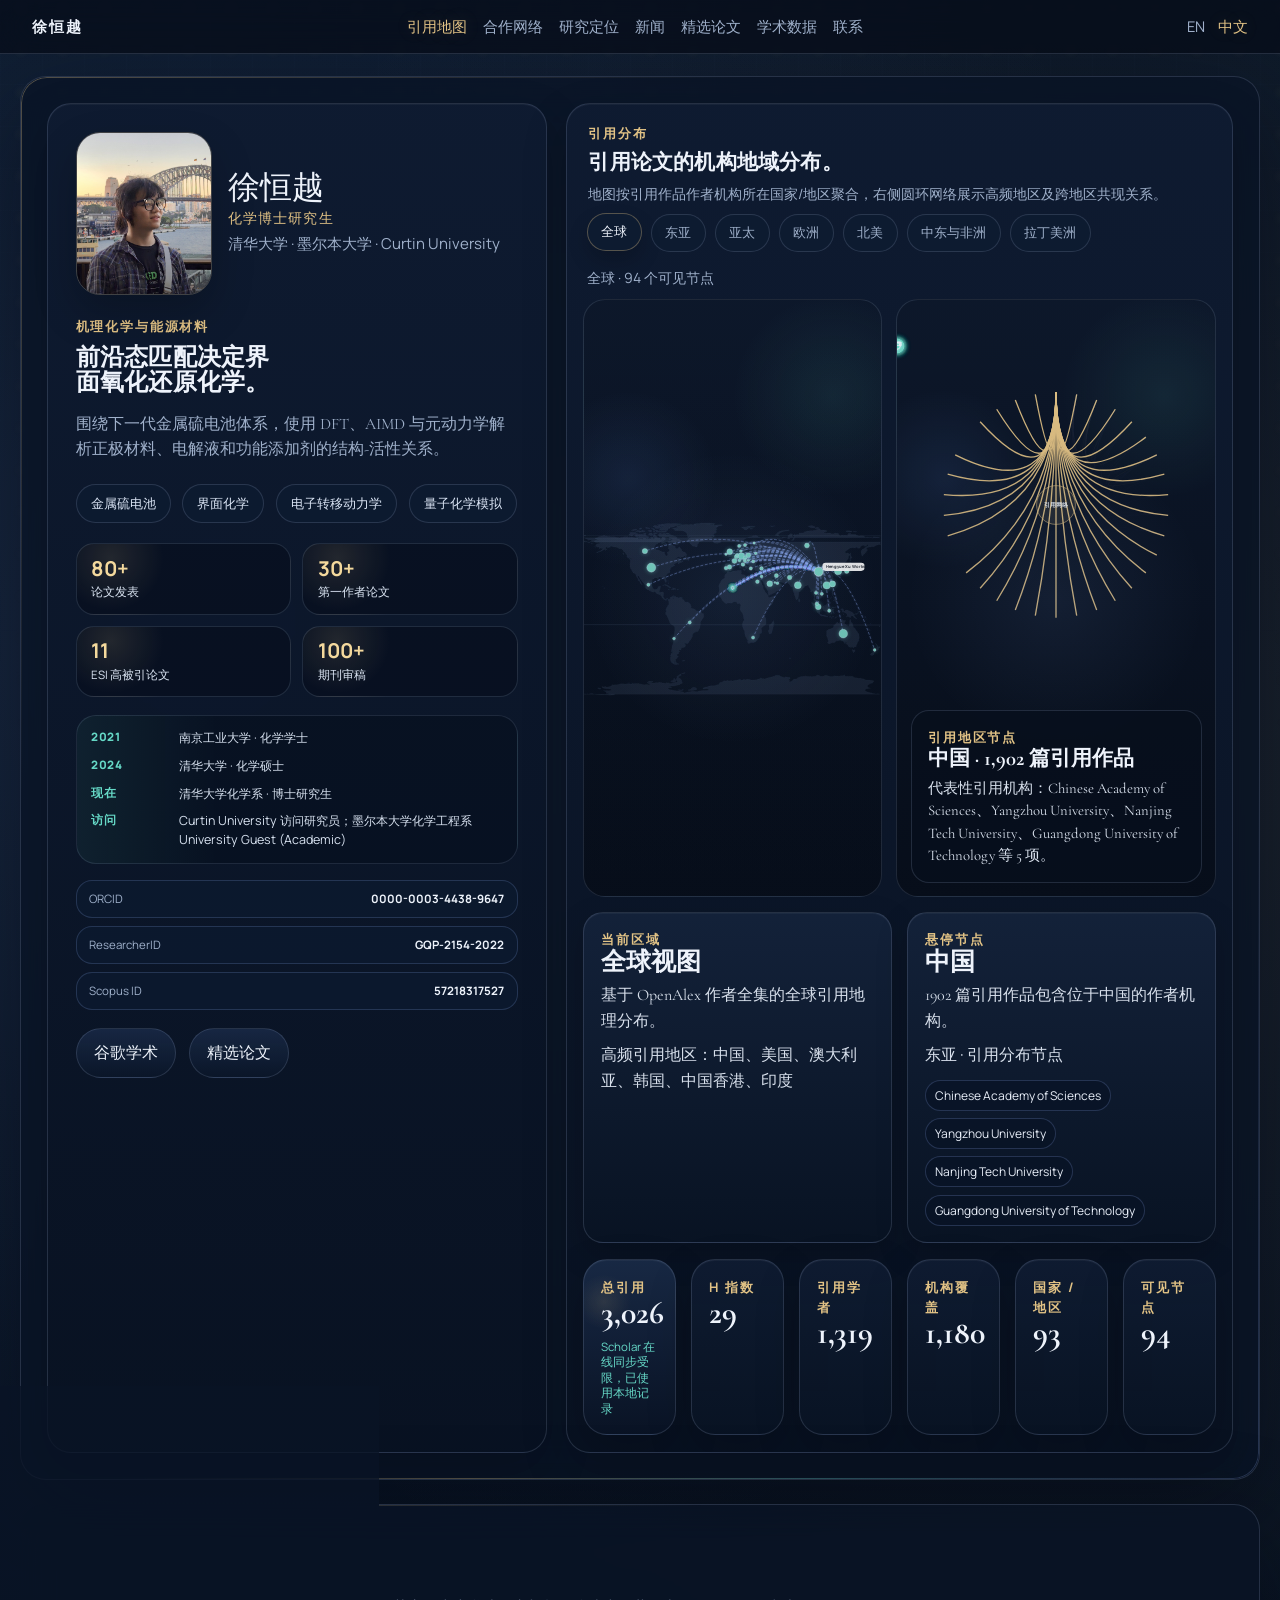
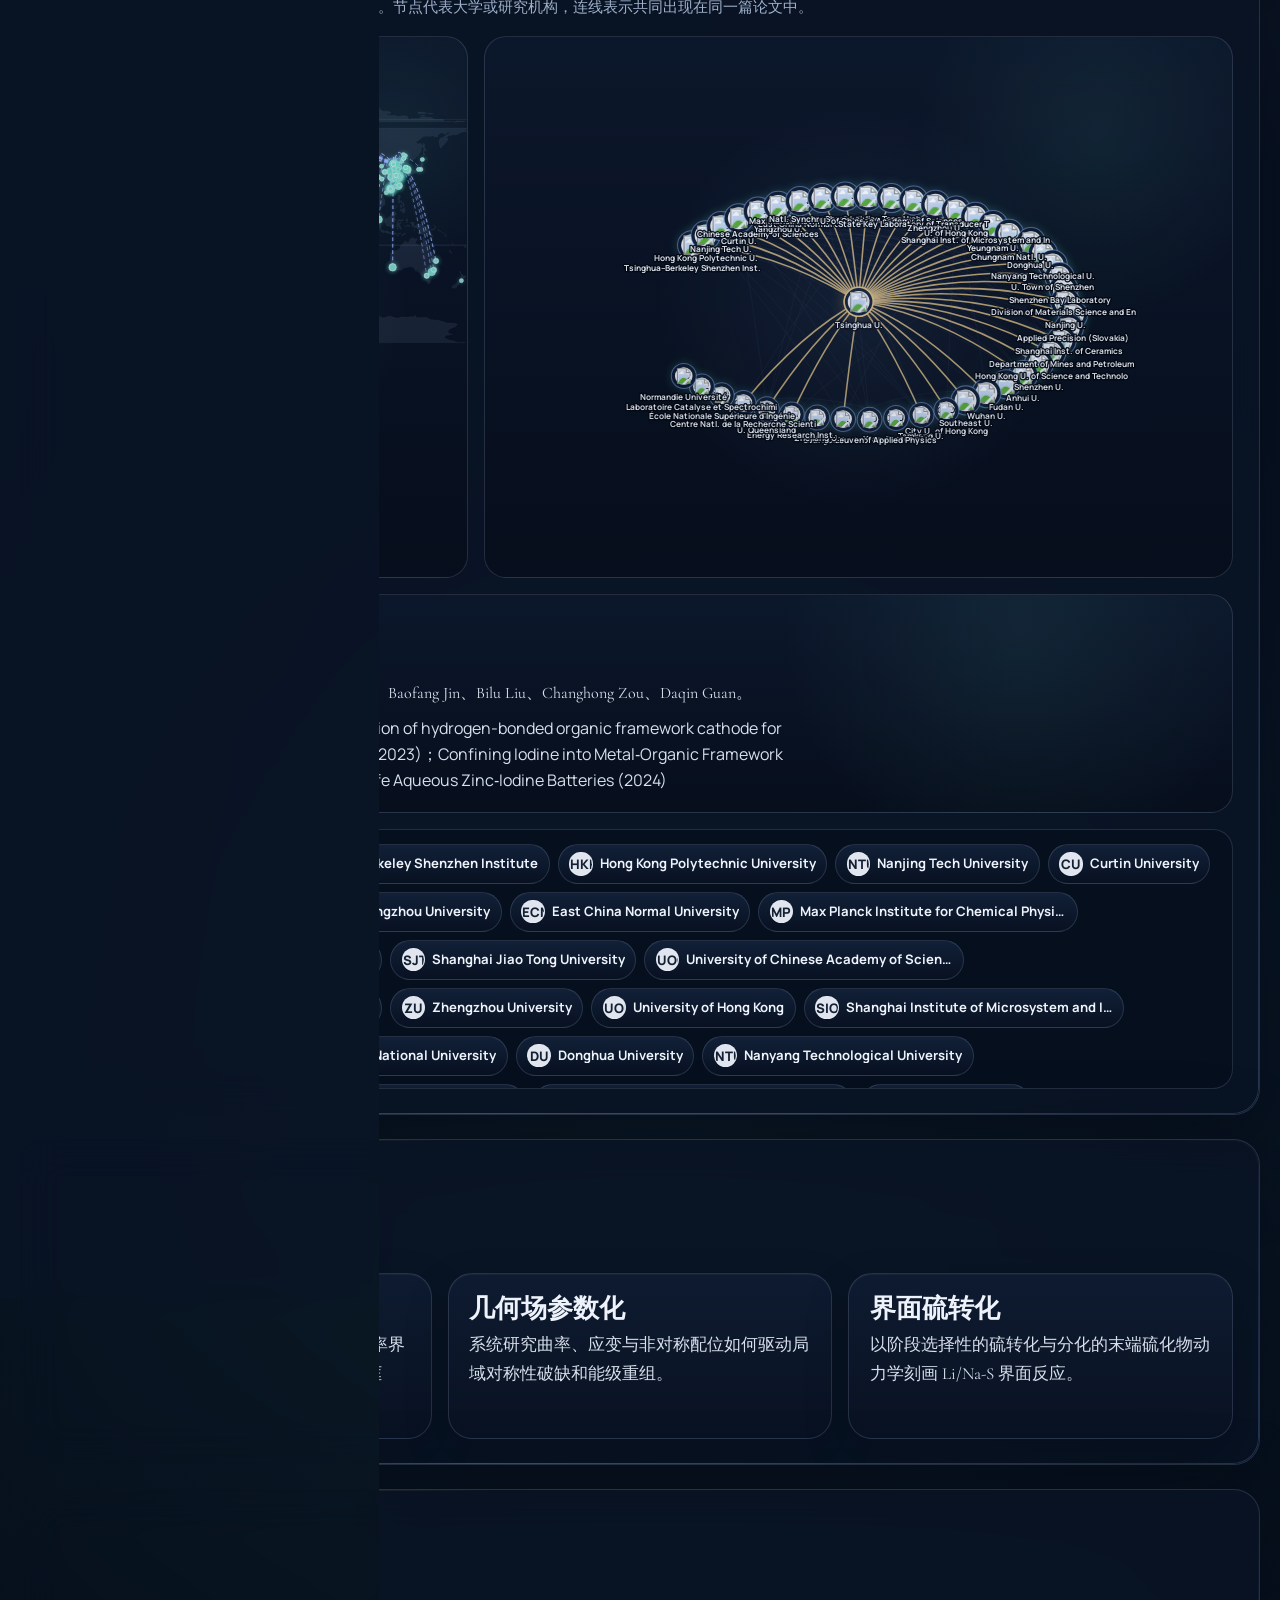
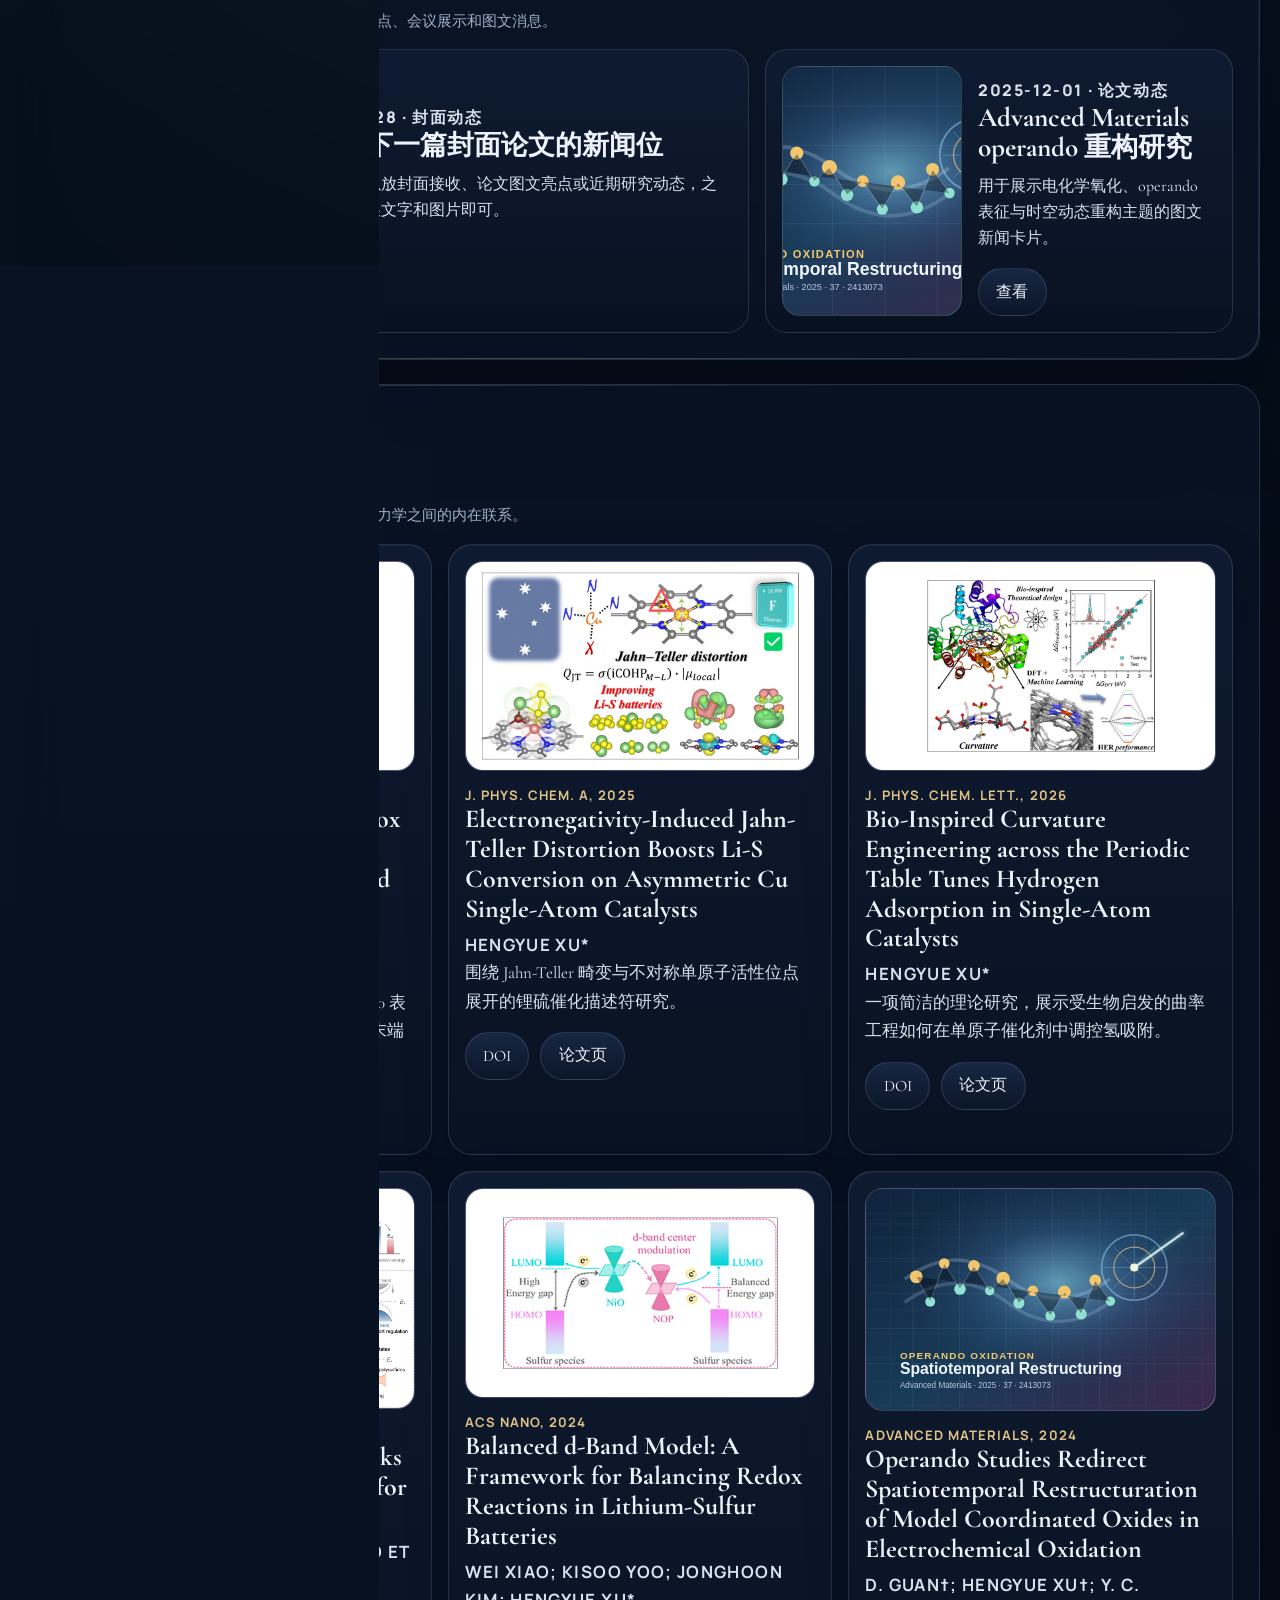
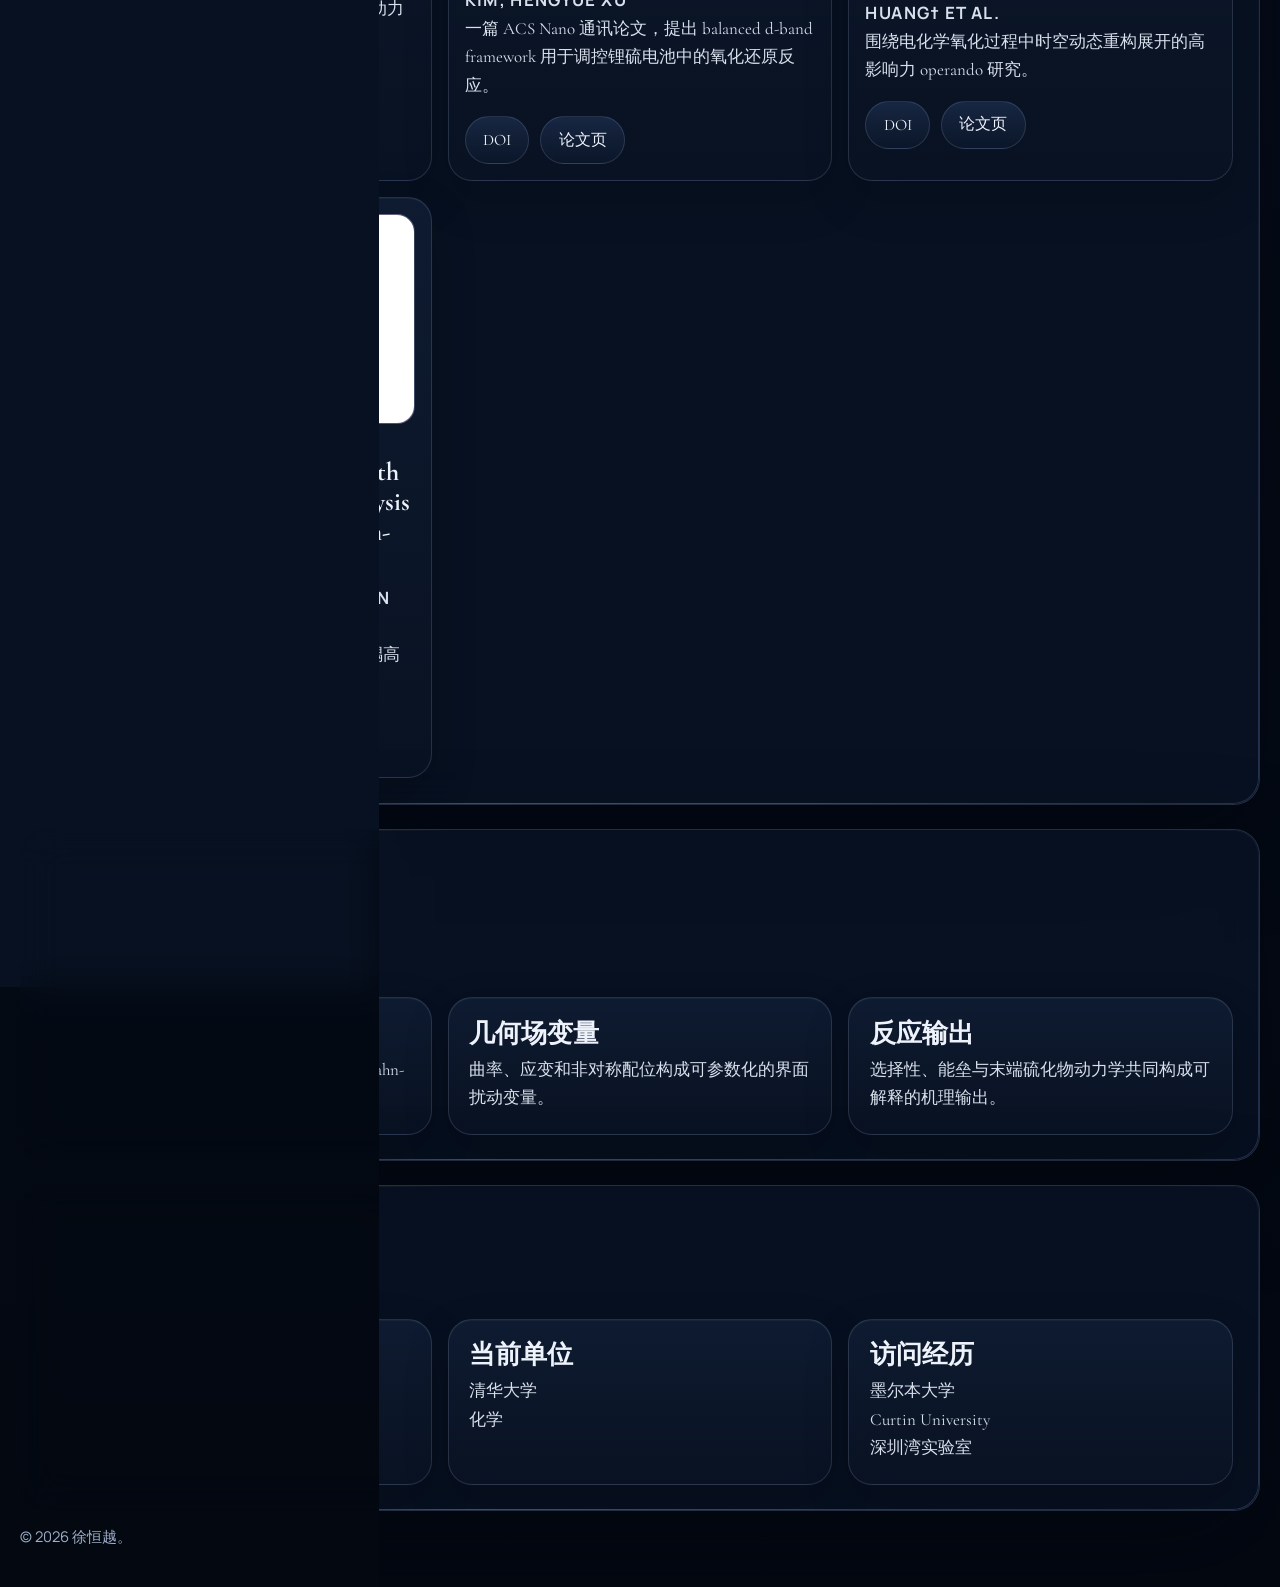
==== commit c0ae54f5: "Update researcher card and collaboration details" ====
--- a/zh.html
+++ b/zh.html
@@ -51,14 +51,67 @@
           <p class="section-kicker">机理化学与能源材料</p>
           <h1>前沿态匹配决定界面氧化还原化学。</h1>
           <p class="hero-summary">
-            以 donor-acceptor 前沿态框架统一 d-band 调控、Jahn-Teller 畸变与 C60 曲率界面。
+            围绕下一代金属硫电池体系，使用 DFT、AIMD 与元动力学解析正极材料、电解液和功能添加剂的结构-活性关系。
           </p>
 
           <div class="topic-strip">
-            <span>前沿态</span>
-            <span>几何场</span>
-            <span>界面氧化还原</span>
-            <span>描述符设计</span>
+            <span>金属硫电池</span>
+            <span>界面化学</span>
+            <span>电子转移动力学</span>
+            <span>量子化学模拟</span>
+          </div>
+
+          <div class="profile-highlights" aria-label="个人学术概览">
+            <article>
+              <strong>80+</strong>
+              <span>论文发表</span>
+            </article>
+            <article>
+              <strong>30+</strong>
+              <span>第一作者论文</span>
+            </article>
+            <article>
+              <strong>11</strong>
+              <span>ESI 高被引论文</span>
+            </article>
+            <article>
+              <strong>100+</strong>
+              <span>期刊审稿</span>
+            </article>
+          </div>
+
+          <div class="profile-timeline" aria-label="教育与访问经历">
+            <div>
+              <span>2021</span>
+              <p>南京工业大学 · 化学学士</p>
+            </div>
+            <div>
+              <span>2024</span>
+              <p>清华大学 · 化学硕士</p>
+            </div>
+            <div>
+              <span>现在</span>
+              <p>清华大学化学系 · 博士研究生</p>
+            </div>
+            <div>
+              <span>访问</span>
+              <p>Curtin University 访问研究员；墨尔本大学化学工程系 University Guest (Academic)</p>
+            </div>
+          </div>
+
+          <div class="identity-links" aria-label="学术身份标识">
+            <a href="https://orcid.org/0000-0003-4438-9647" target="_blank" rel="noreferrer">
+              <span>ORCID</span>
+              <strong>0000-0003-4438-9647</strong>
+            </a>
+            <a href="https://www.webofscience.com/wos/author/record/GQP-2154-2022" target="_blank" rel="noreferrer">
+              <span>ResearcherID</span>
+              <strong>GQP-2154-2022</strong>
+            </a>
+            <a href="https://www.scopus.com/authid/detail.uri?authorId=57218317527" target="_blank" rel="noreferrer">
+              <span>Scopus ID</span>
+              <strong>57218317527</strong>
+            </a>
           </div>
 
           <div class="hero-actions">
@@ -73,10 +126,10 @@
           <div class="map-headline">
             <div>
               <p class="section-kicker">引用分布</p>
-              <h2>引用你的论文的位置，形成一张全球学术回响地图。</h2>
+              <h2>引用论文的机构地域分布。</h2>
             </div>
             <p class="map-note">
-              这里展示的是引用论文作者机构所在国家/地区的聚合分布；合作单位网络在下一部分单独呈现。
+              地图按引用作品作者机构所在国家/地区聚合，右侧圆环网络展示高频地区及跨地区共现关系。
             </p>
           </div>
 
@@ -149,9 +202,9 @@
       <section id="collaboration" class="section collaboration-section">
         <div class="section-heading">
           <p class="section-kicker">论文合作网络</p>
-          <h2>合作单位之间的关系，以论文共著网络呈现。</h2>
+          <h2>精选论文中的合作机构网络。</h2>
           <p class="section-note">
-            基于精选论文 DOI 的 OpenAlex 作者单位数据生成：节点是大学/研究所，连线表示它们在同一篇论文中共同出现。
+            基于精选论文 DOI 的 OpenAlex 作者单位数据生成。节点代表大学或研究机构，连线表示共同出现在同一篇论文中。
           </p>
         </div>
 
@@ -176,7 +229,7 @@
       <section id="research" class="section narrative-section">
         <div class="section-heading compact">
           <p class="section-kicker">核心命题</p>
-          <h2>几何场与前沿态共同生成可迁移描述符。</h2>
+          <h2>用可计算描述符连接电子结构与电化学行为。</h2>
         </div>
 
         <div class="narrative-grid">
--- a/site.css
+++ b/site.css
@@ -282,7 +282,7 @@
   display: flex;
   flex-direction: column;
   justify-content: flex-start;
-  padding: 2rem;
+  padding: 1.75rem;
 }
 
 .hero-identity {
@@ -353,8 +353,8 @@
 
 .hero-copy h1 {
   font-size: clamp(1.48rem, 1.9vw, 1.98rem);
-  line-height: 0.98;
-  max-width: 15ch;
+  line-height: 1.05;
+  max-width: 18ch;
 }
 
 .hero-summary {
@@ -383,11 +383,134 @@
   font-size: 0.84rem;
 }
 
+.profile-highlights {
+  display: grid;
+  grid-template-columns: repeat(2, minmax(0, 1fr));
+  gap: 0.7rem;
+  margin-top: 1.25rem;
+}
+
+.profile-highlights article {
+  min-width: 0;
+  padding: 0.85rem 0.9rem;
+  border-radius: 18px;
+  border: 1px solid rgba(164, 184, 216, 0.16);
+  background:
+    radial-gradient(circle at 16% 20%, rgba(225, 194, 133, 0.12), transparent 28%),
+    rgba(7, 15, 29, 0.66);
+}
+
+.profile-highlights strong,
+.profile-highlights span {
+  display: block;
+}
+
+.profile-highlights strong {
+  font-family: "Manrope", sans-serif;
+  font-size: 1.28rem;
+  line-height: 1;
+  color: #f4d99d;
+}
+
+.profile-highlights span {
+  margin-top: 0.38rem;
+  color: #dce6f4;
+  font-family: "Manrope", sans-serif;
+  font-size: 0.72rem;
+  line-height: 1.35;
+}
+
+.profile-timeline {
+  display: grid;
+  gap: 0.58rem;
+  margin-top: 1.1rem;
+  padding: 0.85rem 0.9rem;
+  border-radius: 20px;
+  border: 1px solid rgba(164, 184, 216, 0.14);
+  background:
+    linear-gradient(90deg, rgba(102, 217, 199, 0.08), transparent 32%),
+    rgba(7, 15, 29, 0.56);
+}
+
+.profile-timeline div {
+  display: grid;
+  grid-template-columns: 4.8rem minmax(0, 1fr);
+  gap: 0.72rem;
+  align-items: start;
+}
+
+.profile-timeline span {
+  display: inline-flex;
+  min-width: 0;
+  color: var(--accent-3);
+  font-family: "Manrope", sans-serif;
+  font-size: 0.72rem;
+  font-weight: 800;
+  letter-spacing: 0.06em;
+  text-transform: uppercase;
+}
+
+.profile-timeline p {
+  margin: 0;
+  color: #d8e2f0;
+  font-family: "Manrope", sans-serif;
+  font-size: 0.78rem;
+  line-height: 1.48;
+}
+
+.identity-links {
+  display: grid;
+  gap: 0.5rem;
+  margin-top: 1rem;
+}
+
+.identity-links a {
+  display: flex;
+  justify-content: space-between;
+  gap: 0.75rem;
+  align-items: center;
+  min-width: 0;
+  padding: 0.66rem 0.78rem;
+  border-radius: 16px;
+  border: 1px solid rgba(151, 180, 255, 0.18);
+  background: rgba(13, 27, 49, 0.68);
+  text-decoration: none;
+  transition:
+    border-color 180ms ease,
+    transform 180ms ease,
+    background 180ms ease;
+}
+
+.identity-links a:hover {
+  transform: translateY(-1px);
+  border-color: rgba(225, 194, 133, 0.34);
+  background: rgba(19, 36, 64, 0.82);
+}
+
+.identity-links span,
+.identity-links strong {
+  font-family: "Manrope", sans-serif;
+  font-size: 0.72rem;
+  line-height: 1.3;
+}
+
+.identity-links span {
+  flex: 0 0 auto;
+  color: var(--muted);
+}
+
+.identity-links strong {
+  min-width: 0;
+  color: #eef3fb;
+  overflow-wrap: anywhere;
+  text-align: right;
+}
+
 .hero-actions {
   display: flex;
   flex-wrap: wrap;
   gap: 0.8rem;
-  margin-top: 1.4rem;
+  margin-top: 1.1rem;
 }
 
 .primary-button,
@@ -691,16 +814,15 @@
 }
 
 .section-heading.compact {
-  display: flex;
-  justify-content: space-between;
-  gap: 1rem;
-  align-items: end;
+  display: grid;
+  gap: 0.35rem;
+  justify-items: start;
 }
 
 .section-heading h2 {
-  font-size: clamp(1.72rem, 2.35vw, 2.45rem);
-  line-height: 1.05;
-  max-width: 28ch;
+  font-size: clamp(1.58rem, 2vw, 2.18rem);
+  line-height: 1.12;
+  max-width: 34ch;
 }
 
 .section-note {
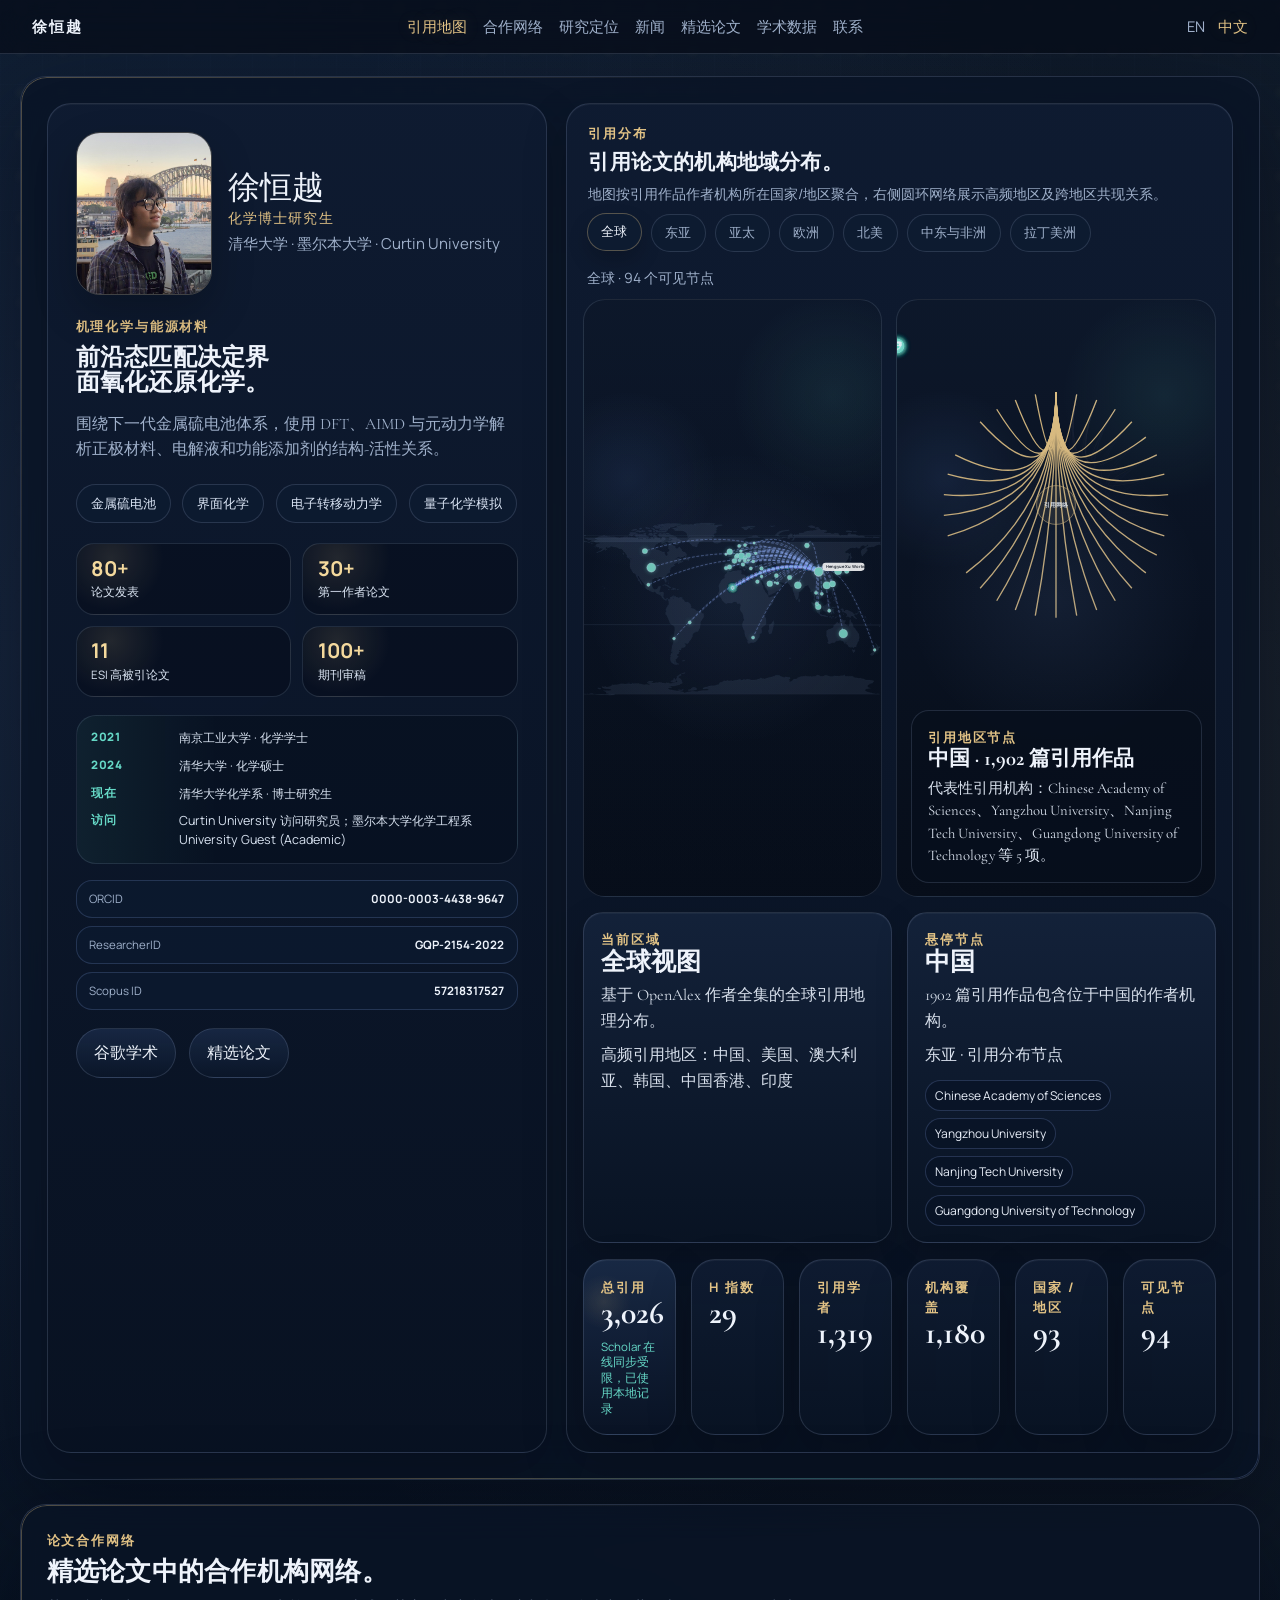
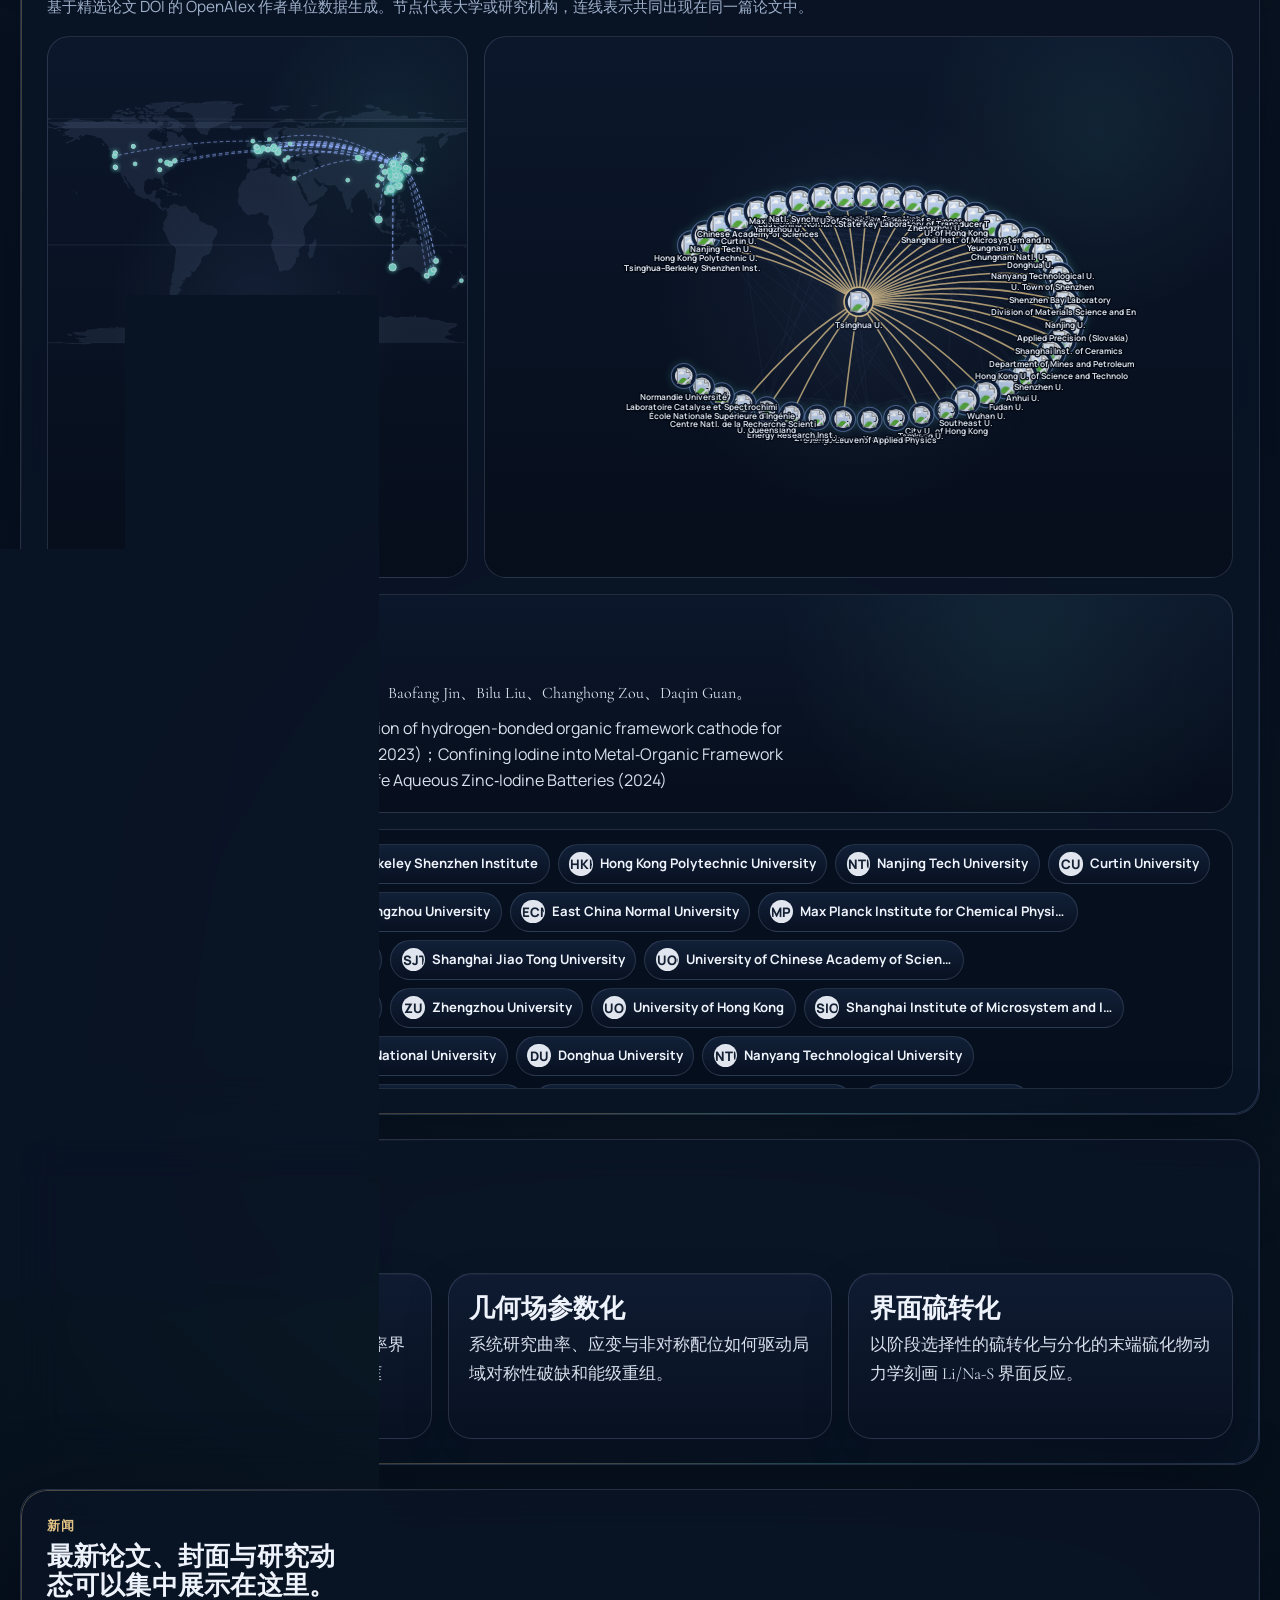
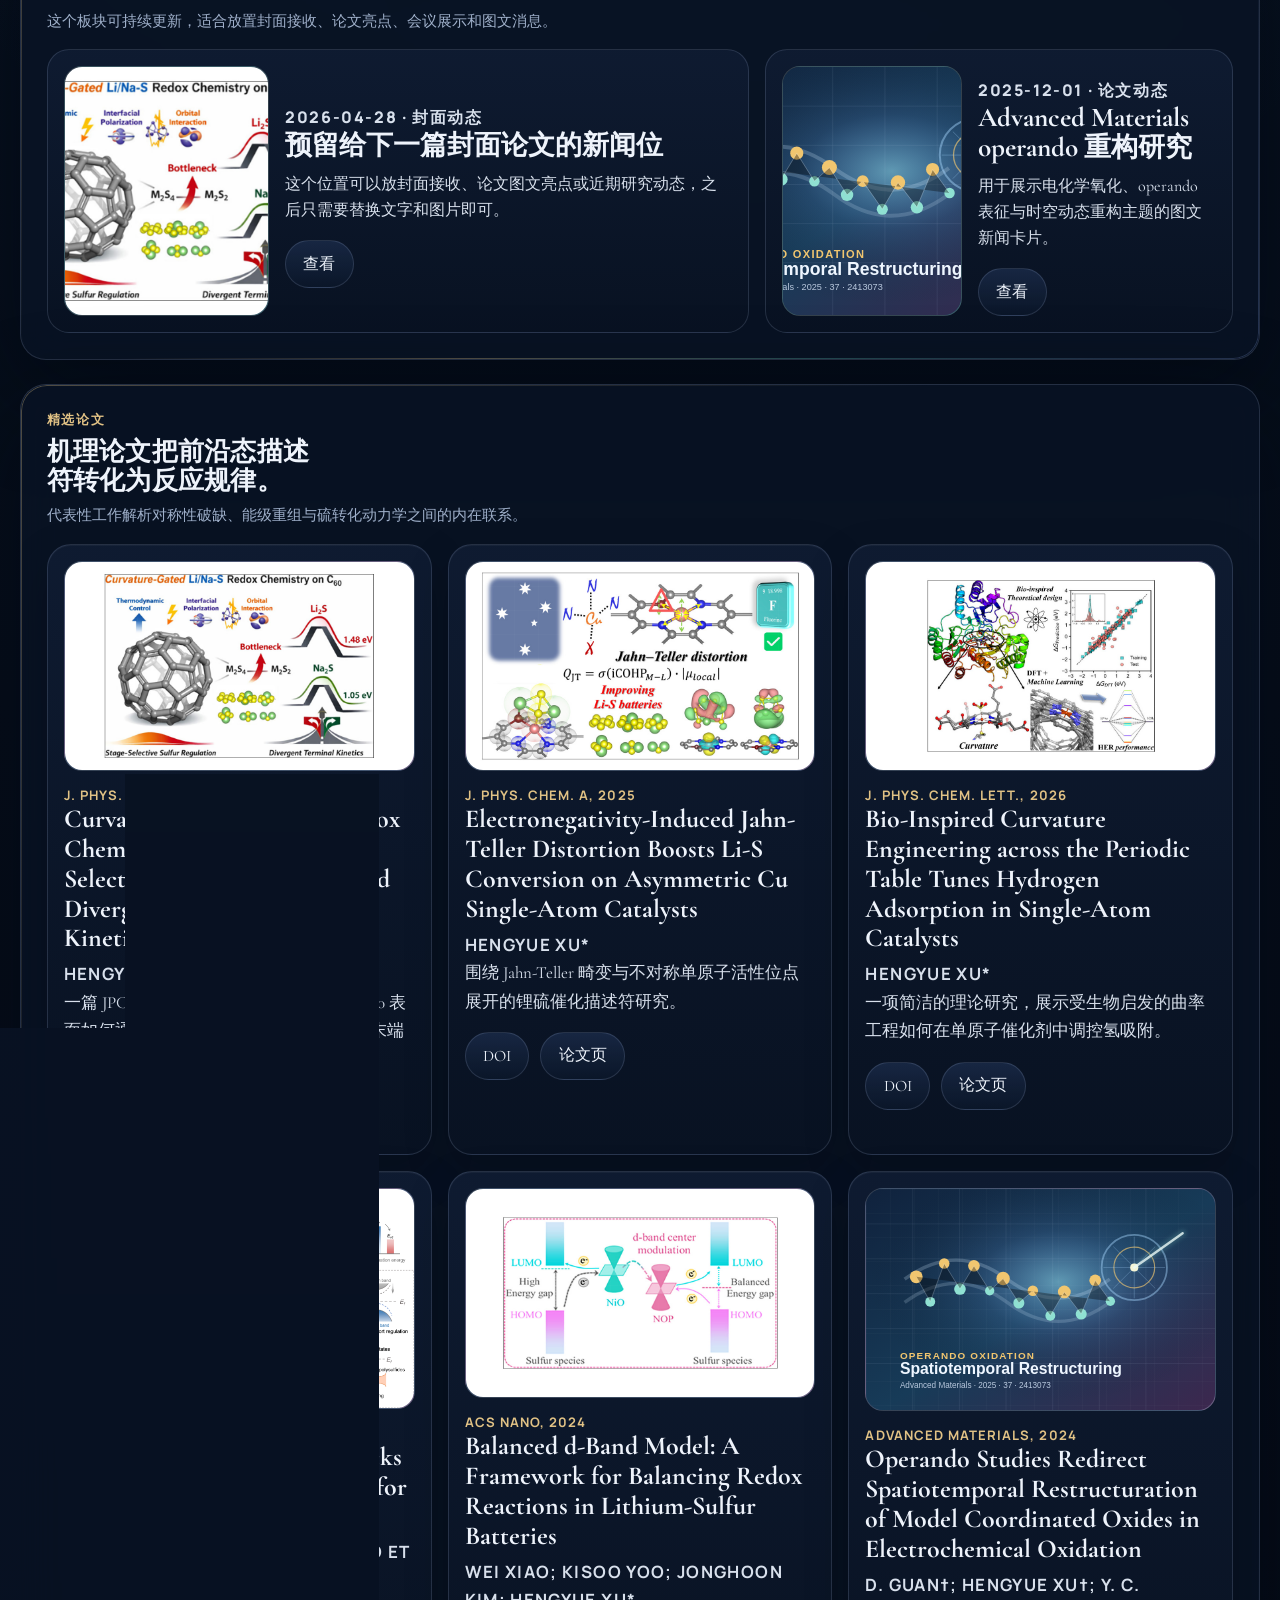
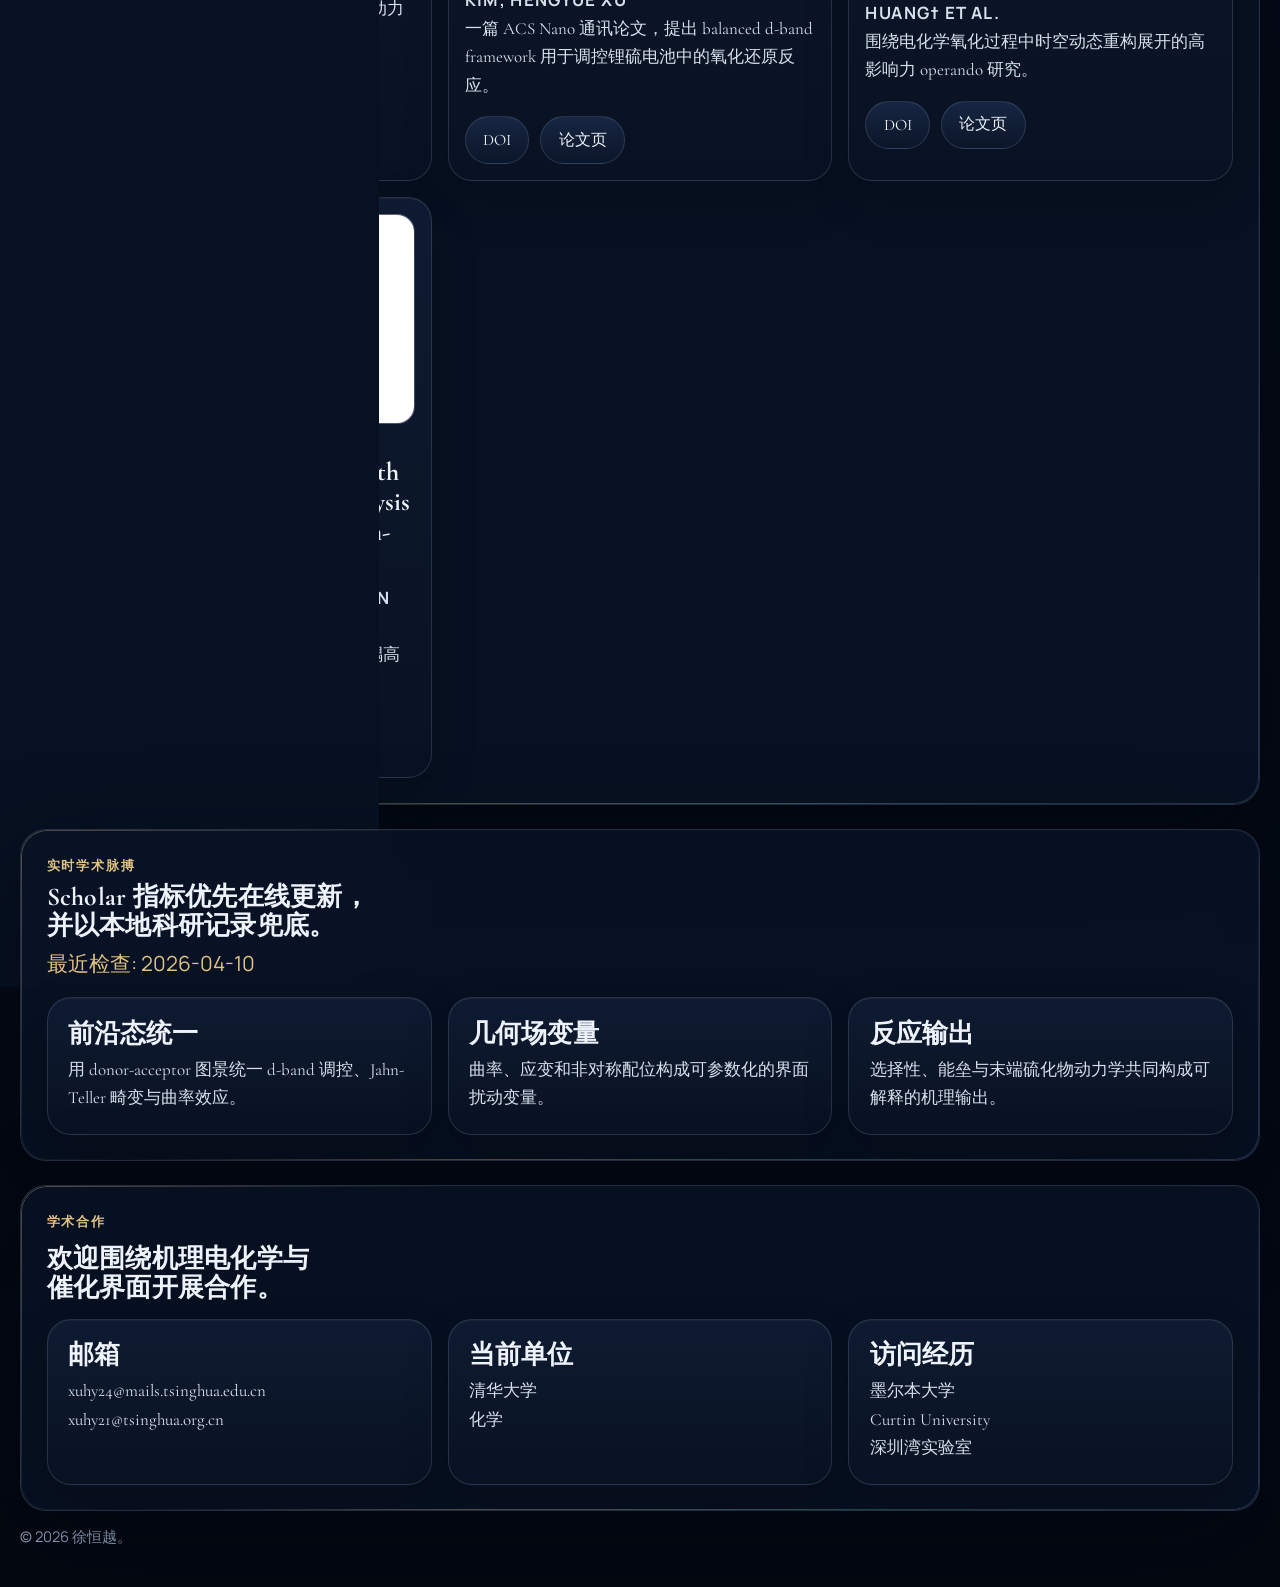
==== commit a9d64d0e: "Refresh academic stats and citation map copy" ====
--- a/zh.html
+++ b/zh.html
@@ -158,7 +158,7 @@
               <span class="stat-label">当前区域</span>
               <h3 id="map-region-title">全球概览</h3>
               <p id="map-region-summary">按引用论文作者机构国家/地区聚合出的全球引用分布。</p>
-              <p id="map-region-cities" class="map-note">高频引用地区：中国、澳大利亚、韩国、美国、印度、德国</p>
+              <p id="map-region-cities" class="map-note">高频引用地区：中国、澳大利亚、韩国、美国、欧盟、德国</p>
             </article>
             <article class="map-insight-card">
               <span class="stat-label">悬停节点</span>
@@ -172,12 +172,12 @@
           <div class="hero-stats">
             <article class="stat-card spotlight">
               <span class="stat-label">总引用</span>
-              <strong data-metric="citations">3,016</strong>
+              <strong data-metric="citations">3,175</strong>
               <small id="scholar-sync-status">正在同步 Scholar</small>
             </article>
             <article class="stat-card">
               <span class="stat-label">H 指数</span>
-              <strong data-metric="hIndex">29</strong>
+              <strong data-metric="hIndex">30</strong>
             </article>
             <article class="stat-card">
               <span class="stat-label">引用学者</span>
--- a/site.css
+++ b/site.css
@@ -354,7 +354,7 @@
 .hero-copy h1 {
   font-size: clamp(1.48rem, 1.9vw, 1.98rem);
   line-height: 1.05;
-  max-width: 18ch;
+  max-width: 24ch;
 }
 
 .hero-summary {
@@ -1332,7 +1332,6 @@
   stroke: #efe0ff;
   stroke-width: 1.3;
   filter: drop-shadow(0 0 10px rgba(102, 217, 199, 0.48));
-  animation: pulse 2.8s ease-in-out infinite;
   transition: opacity 180ms ease, r 180ms ease, stroke-width 180ms ease;
   cursor: pointer;
 }
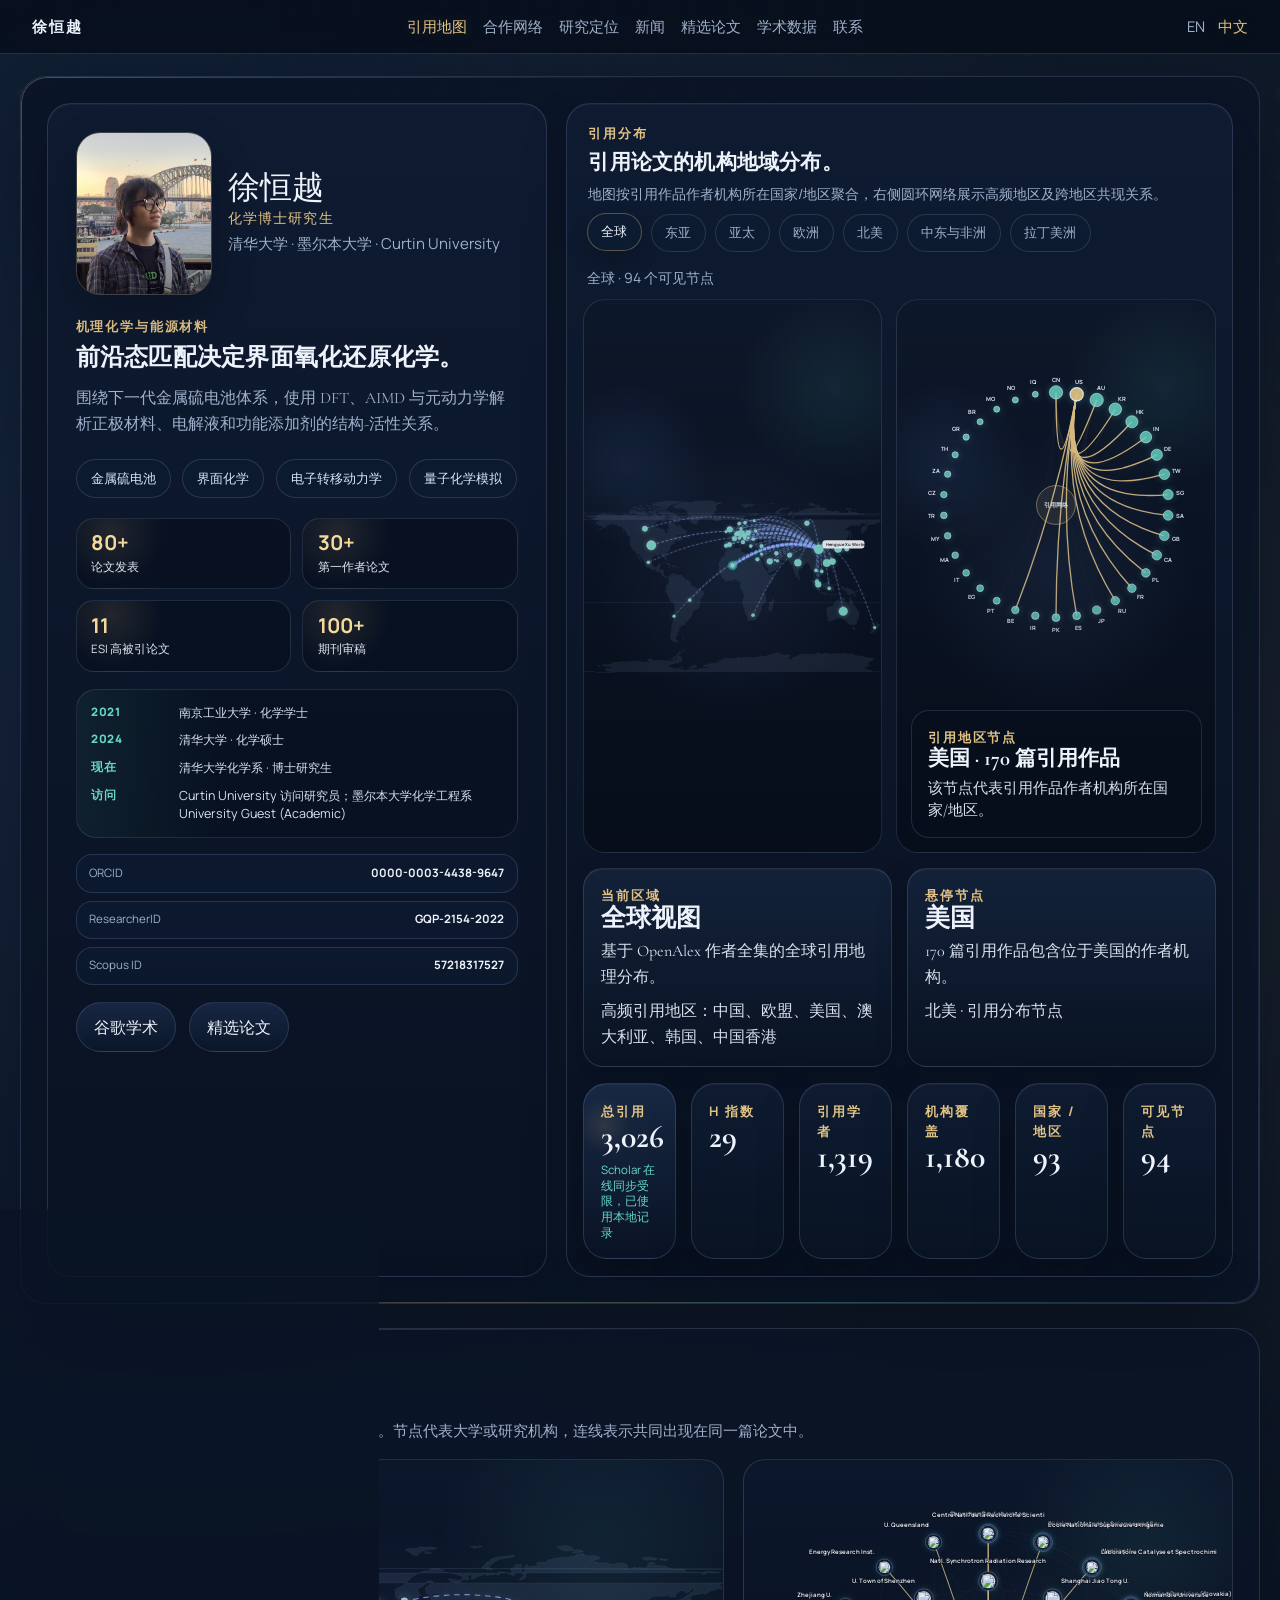
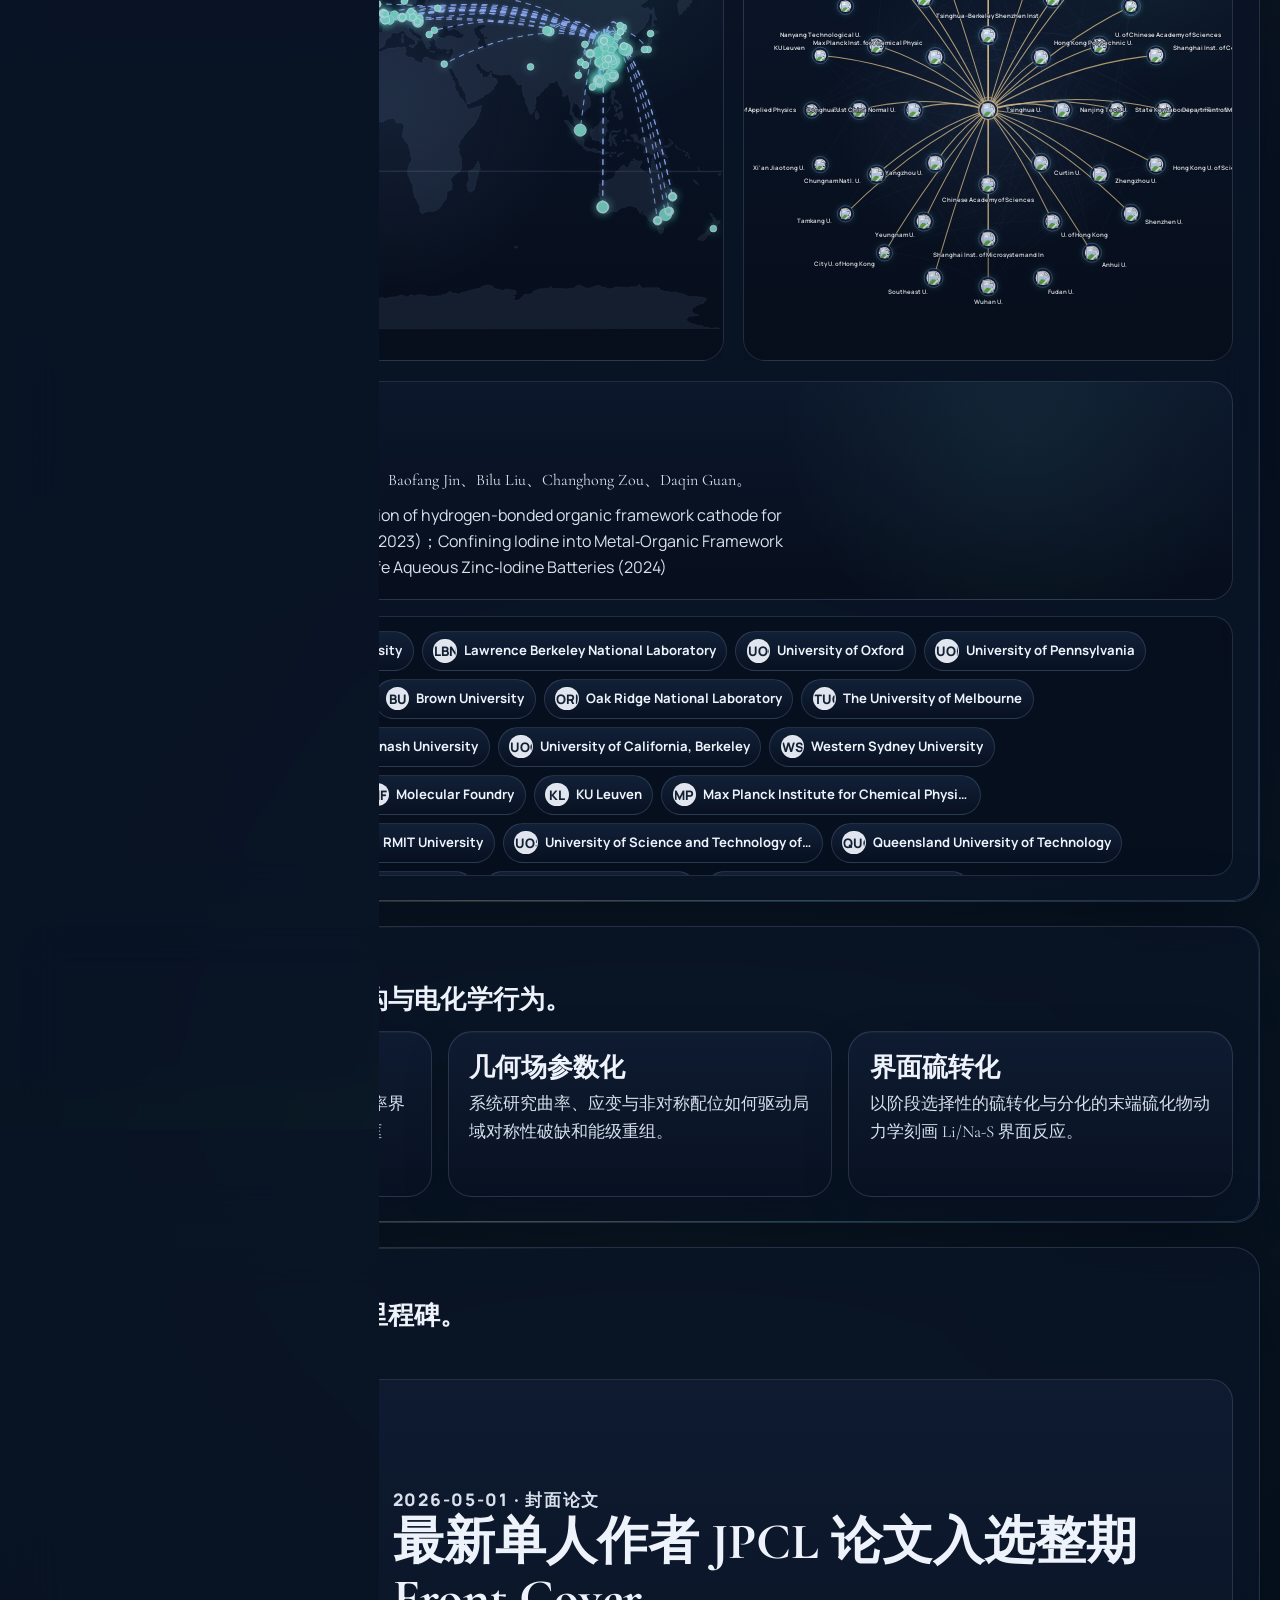
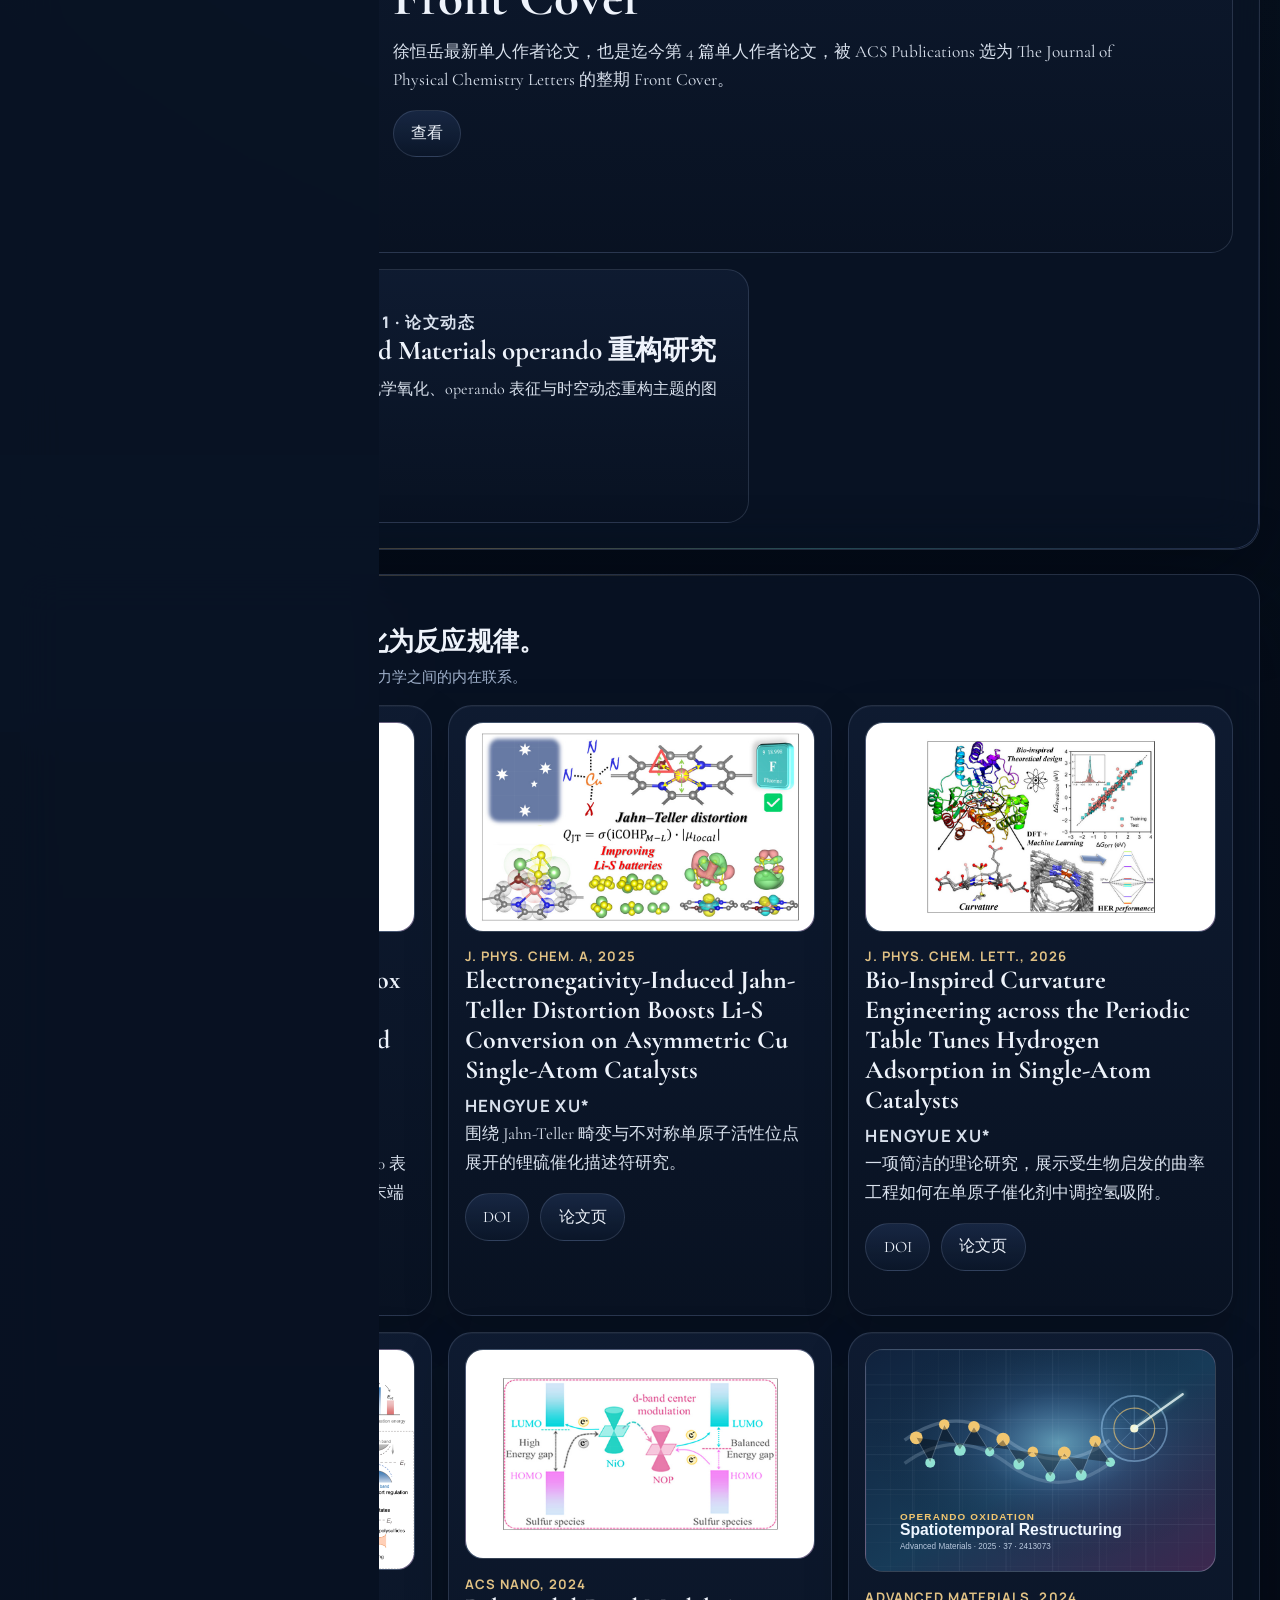
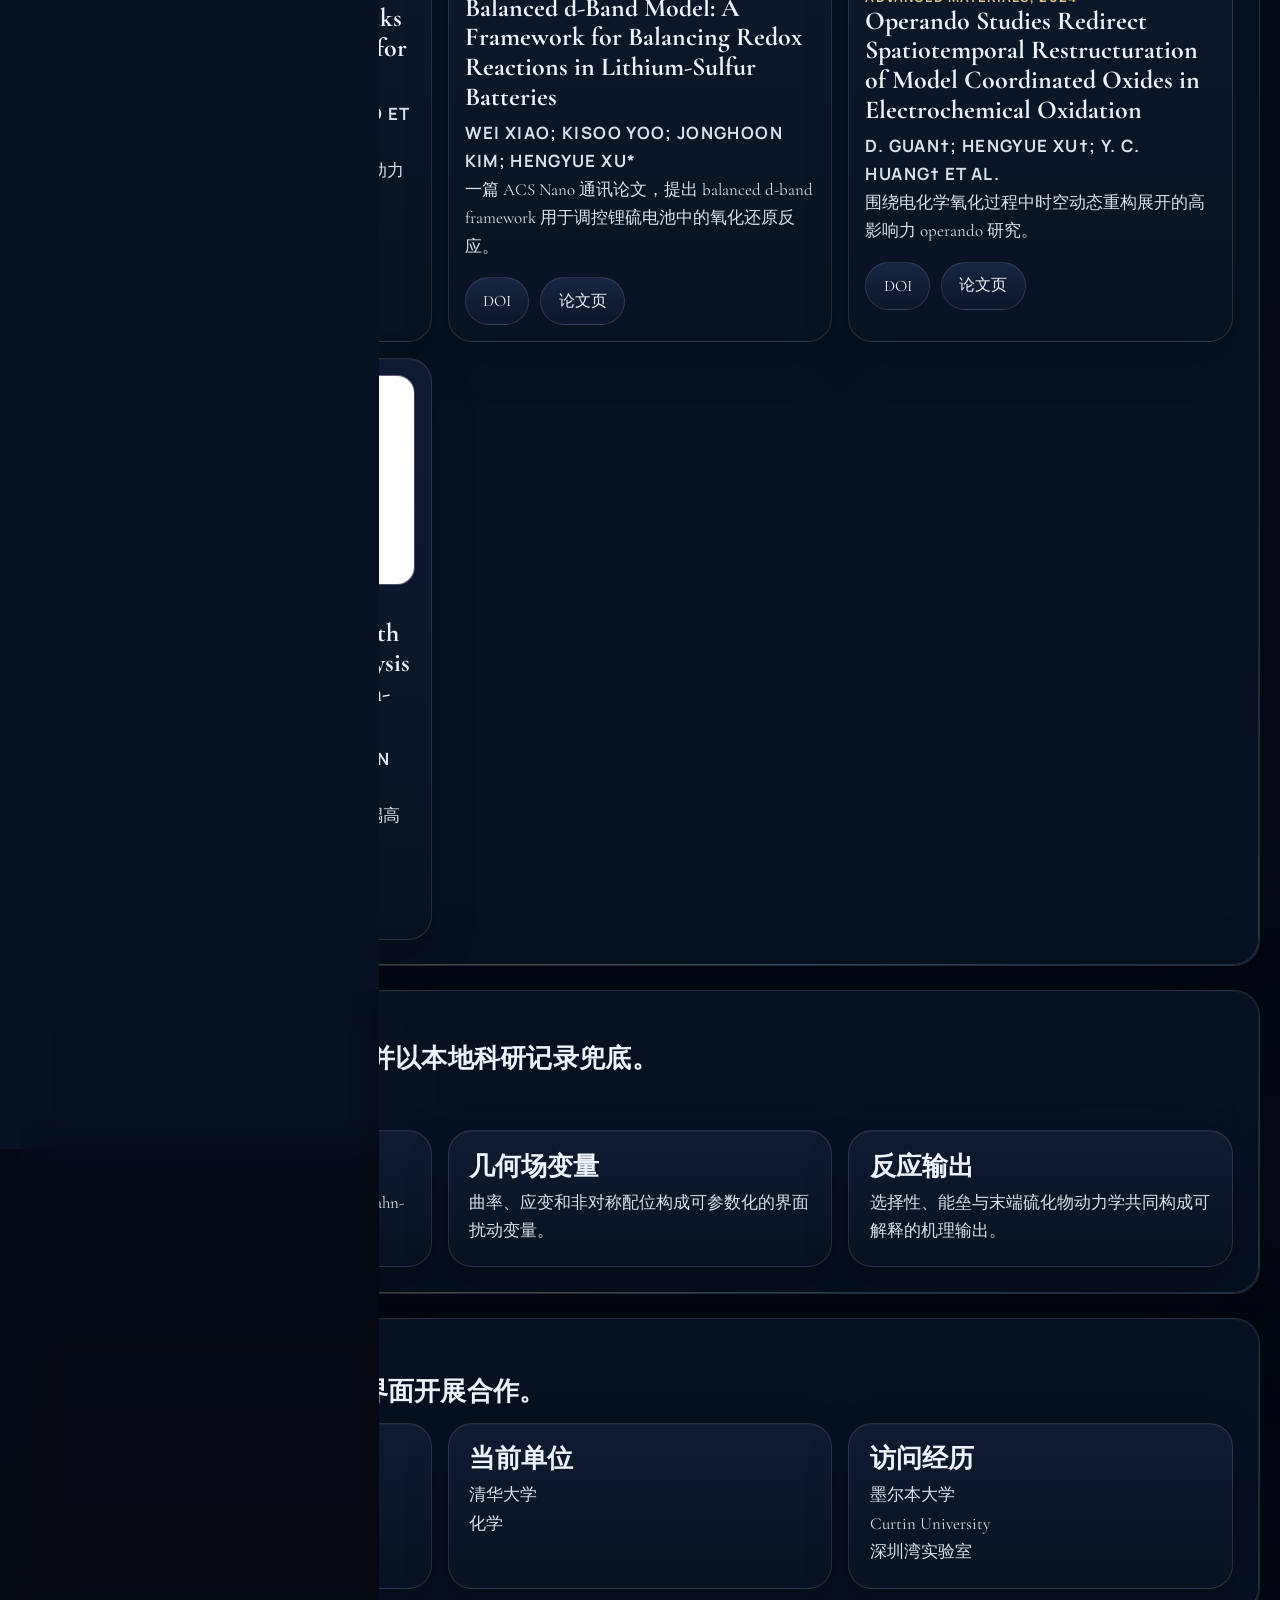
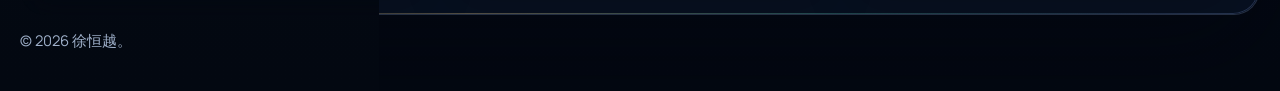
==== commit e9cd5aaf: "Add JPCL front cover news" ====
--- a/zh.html
+++ b/zh.html
@@ -251,9 +251,9 @@
       <section id="news" class="section news-section">
         <div class="section-heading">
           <p class="section-kicker">新闻</p>
-          <h2>最新论文、封面与研究动态可以集中展示在这里。</h2>
+          <h2>最新论文、期刊封面与研究里程碑。</h2>
           <p class="section-note">
-            这个板块可持续更新，适合放置封面接收、论文亮点、会议展示和图文消息。
+            集中展示期刊封面、论文入选与近期研究里程碑。
           </p>
         </div>
 
--- a/site.css
+++ b/site.css
@@ -141,7 +141,7 @@
   margin: 0;
   line-height: 0.95;
   letter-spacing: 0.01em;
-  text-wrap: balance;
+  text-wrap: normal;
 }
 
 .portal-shell h1 {
@@ -354,7 +354,7 @@
 .hero-copy h1 {
   font-size: clamp(1.48rem, 1.9vw, 1.98rem);
   line-height: 1.05;
-  max-width: 24ch;
+  max-width: none;
 }
 
 .hero-summary {
@@ -822,7 +822,7 @@
 .section-heading h2 {
   font-size: clamp(1.58rem, 2vw, 2.18rem);
   line-height: 1.12;
-  max-width: 34ch;
+  max-width: none;
 }
 
 .section-note {
@@ -860,8 +860,8 @@
 
 .collaboration-layout {
   display: grid;
-  grid-template-columns: minmax(260px, 0.36fr) minmax(0, 0.64fr);
-  gap: 1rem;
+  grid-template-columns: minmax(300px, 0.58fr) minmax(0, 0.42fr);
+  gap: 1.2rem;
   align-items: stretch;
   margin-bottom: 1rem;
 }
@@ -876,26 +876,50 @@
     radial-gradient(circle at 82% 18%, rgba(102, 217, 199, 0.08), transparent 24%),
     linear-gradient(180deg, rgba(12, 24, 44, 0.96), rgba(7, 15, 29, 0.95));
   overflow: hidden;
+  display: flex;
+  align-items: center;
+  justify-content: center;
 }
 
 .collaboration-detail {
   grid-column: 1 / -1;
+  display: grid;
+  align-content: start;
+  align-items: start;
+  justify-items: start;
+  justify-content: start;
+  text-align: left;
+  width: 100%;
+}
+
+.collaboration-graph-shell,
+.collaboration-map-shell {
+  min-height: 500px;
+  position: relative;
+  overflow: visible;
 }
 
 .collaboration-graph,
 .collaboration-map {
   display: block;
   width: 100%;
-  min-height: 540px;
+  height: 100%;
+}
+
+.collaboration-graph {
+  min-height: 500px;
 }
 
 .collaboration-map {
-  min-height: 340px;
+  max-height: 500px;
 }
 
 .collaboration-detail {
   display: grid;
   align-content: start;
+  justify-content: start;
+  justify-items: start;
+  width: 100%;
   padding: 1.15rem;
 }
 
@@ -957,7 +981,7 @@
 .collab-node-initials {
   fill: #132033;
   font-family: "Manrope", sans-serif;
-  font-size: 16px;
+  font-size: 18px;
   font-weight: 800;
   text-anchor: middle;
   dominant-baseline: middle;
@@ -966,13 +990,13 @@
 .collab-node-label {
   fill: #eaf1fb;
   font-family: "Manrope", sans-serif;
-  font-size: 16px;
+  font-size: 18px;
   font-weight: 700;
-  text-anchor: middle;
   paint-order: stroke;
   stroke: rgba(3, 8, 17, 0.92);
-  stroke-width: 5px;
+  stroke-width: 3px;
   stroke-linejoin: round;
+  pointer-events: none;
 }
 
 .collab-center {
@@ -1165,7 +1189,8 @@
 }
 
 .news-card.featured {
-  grid-column: span 1;
+  grid-column: 1 / -1;
+  grid-template-columns: minmax(240px, 0.38fr) minmax(0, 1fr);
 }
 
 .news-image {
@@ -1181,6 +1206,25 @@
   height: 100%;
   display: block;
   object-fit: cover;
+}
+
+.news-card.featured .news-image {
+  min-height: 440px;
+  background: linear-gradient(135deg, rgba(8, 18, 33, 0.98), rgba(19, 38, 63, 0.96));
+}
+
+.news-card.featured .news-image img {
+  object-fit: contain;
+}
+
+.news-card.featured .news-body h3 {
+  max-width: 820px;
+  font-size: clamp(2rem, 4vw, 4rem);
+}
+
+.news-card.featured .news-body p {
+  max-width: 760px;
+  font-size: 1.08rem;
 }
 
 .news-body {
@@ -1531,6 +1575,19 @@
     grid-template-columns: 1fr;
   }
 
+  .news-card.featured {
+    grid-template-columns: 1fr;
+  }
+
+  .news-card.featured .news-image {
+    min-height: 0;
+    aspect-ratio: 3 / 4;
+  }
+
+  .news-card.featured .news-body h3 {
+    font-size: clamp(1.8rem, 9vw, 2.5rem);
+  }
+
   .hero-map-section,
   .section,
   .portal-shell {
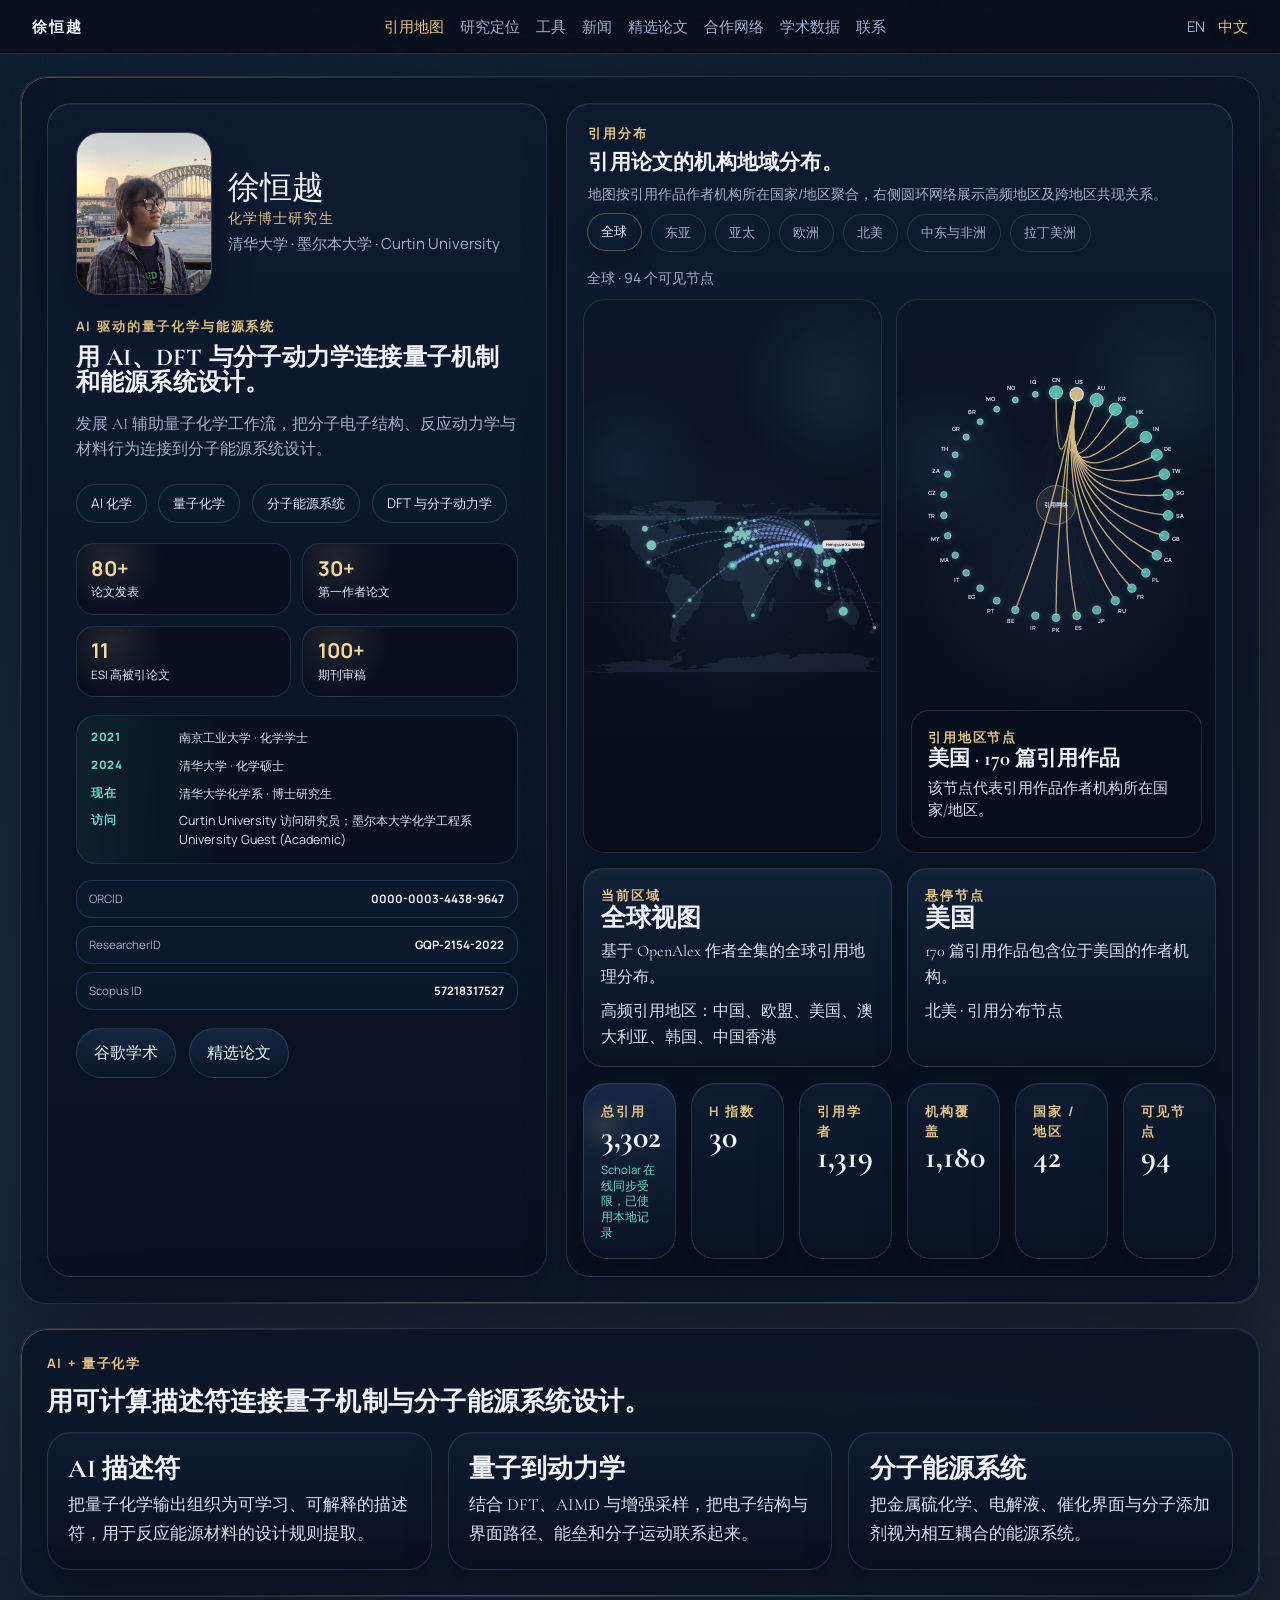
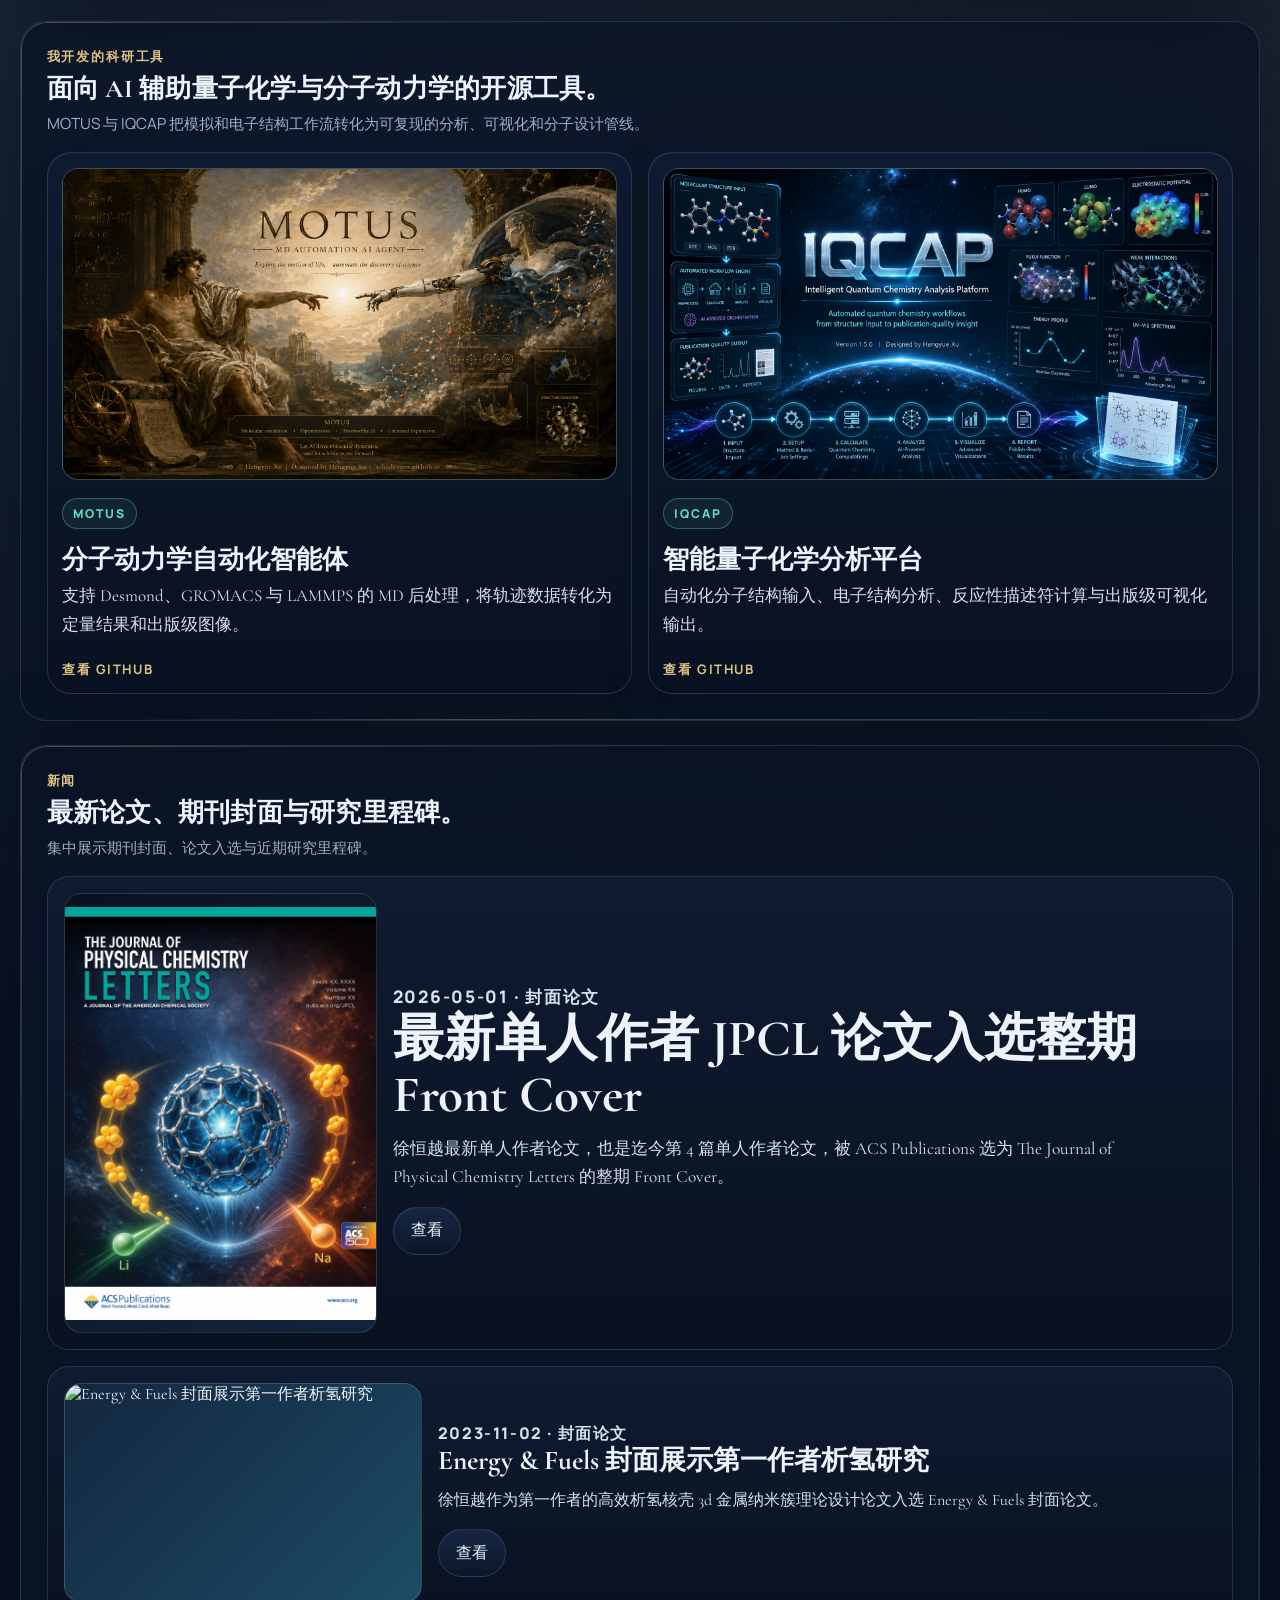
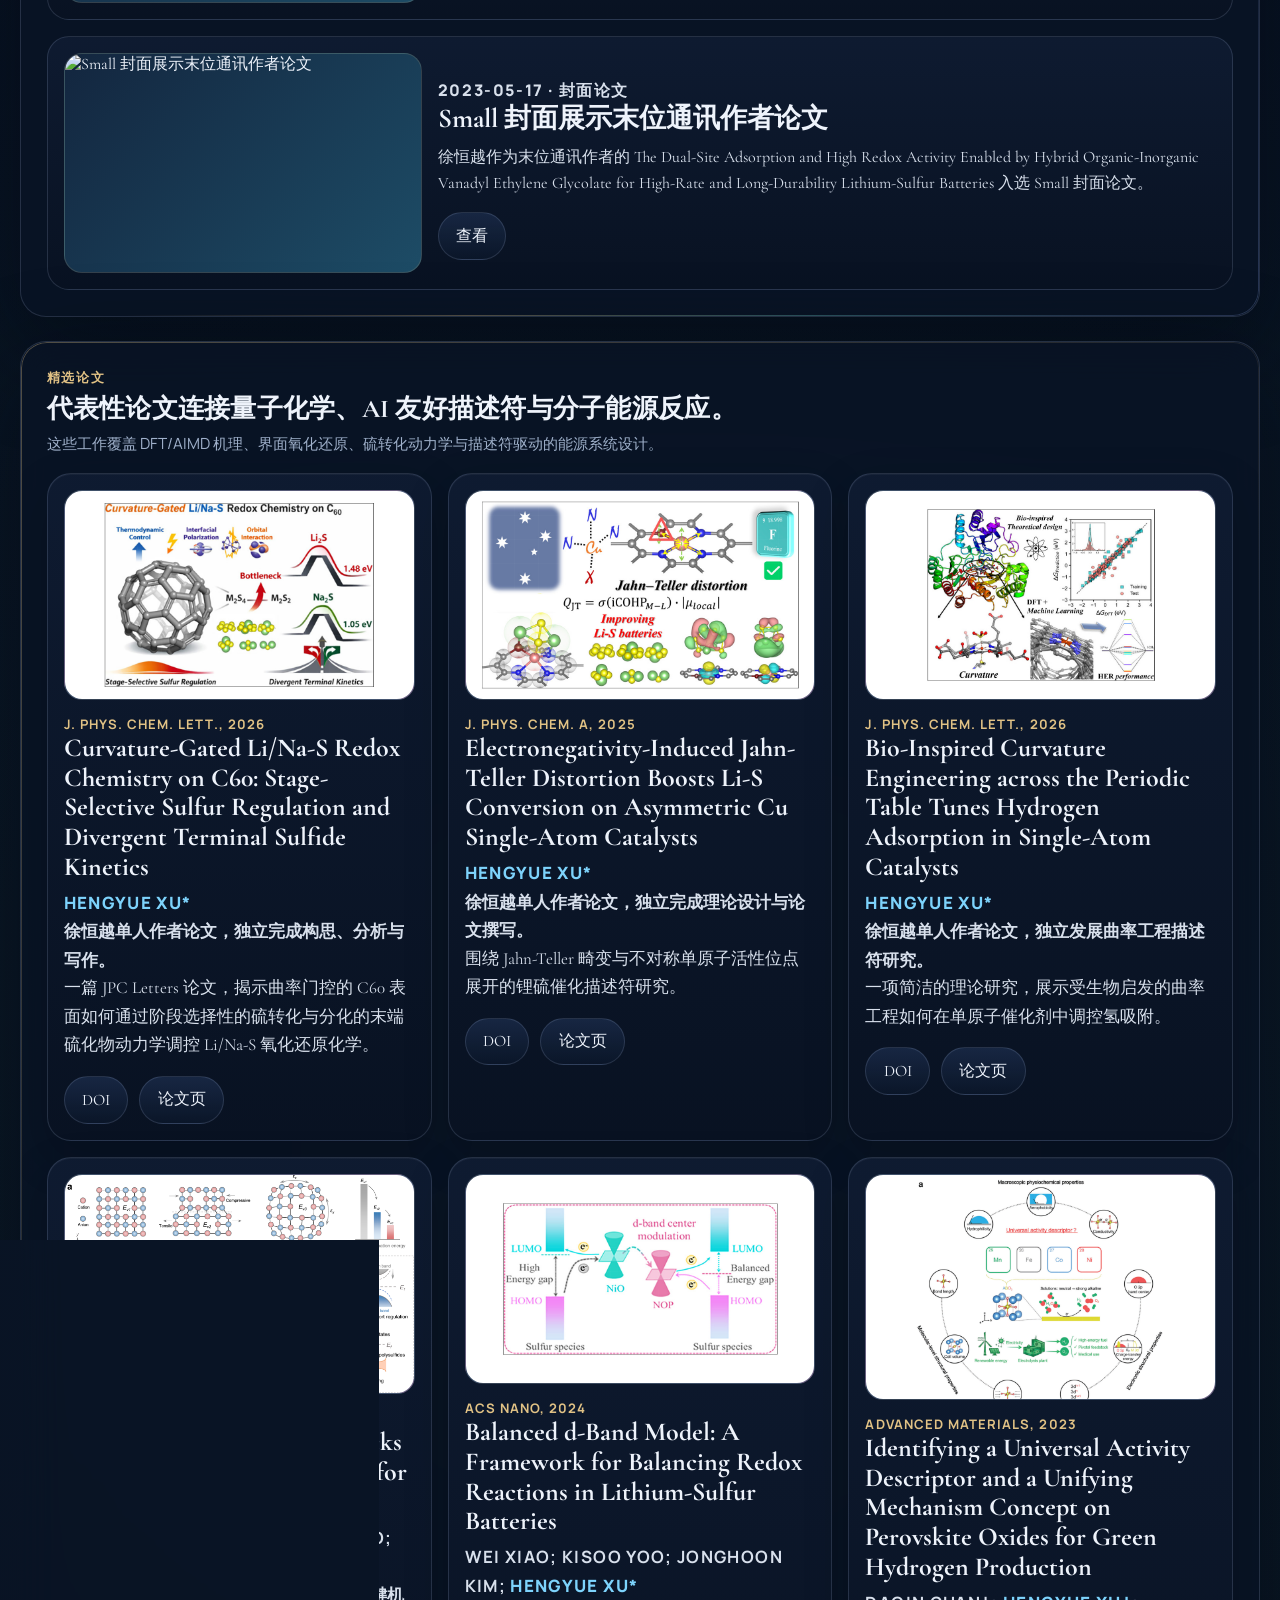
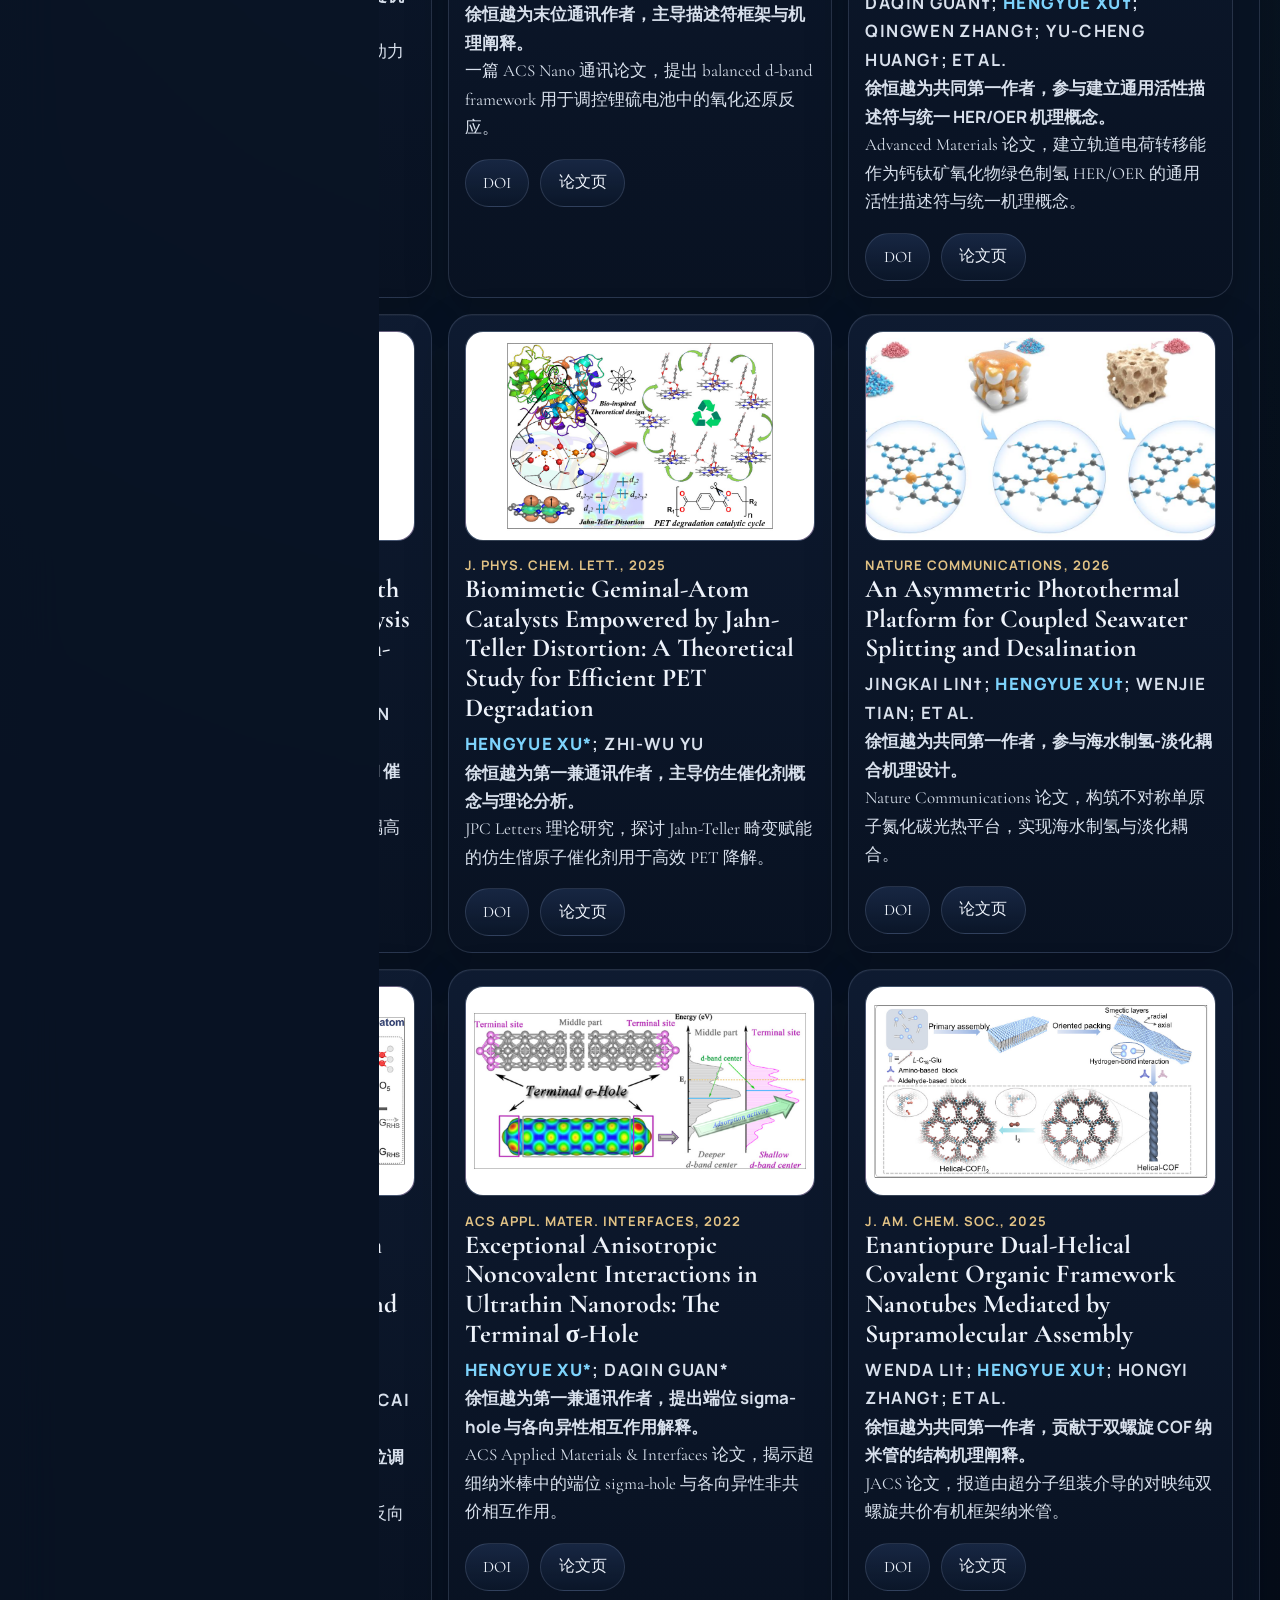
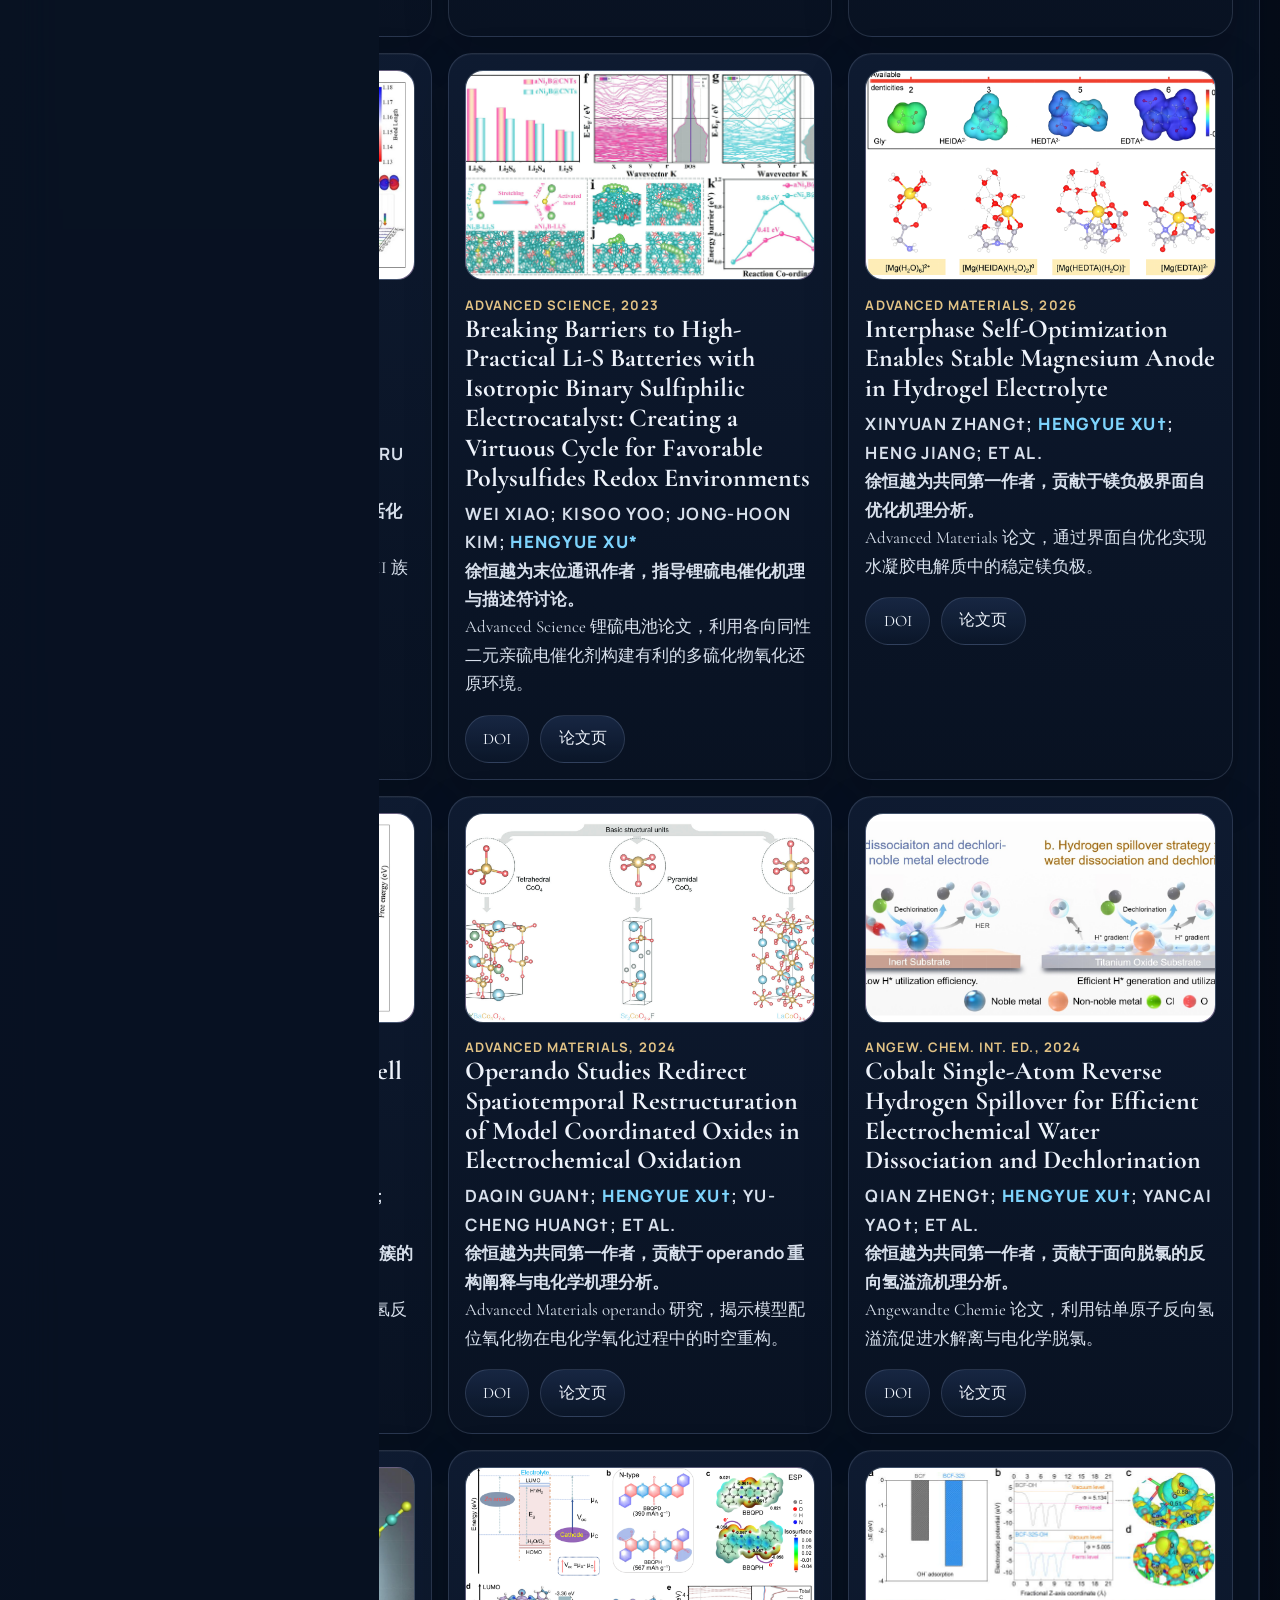
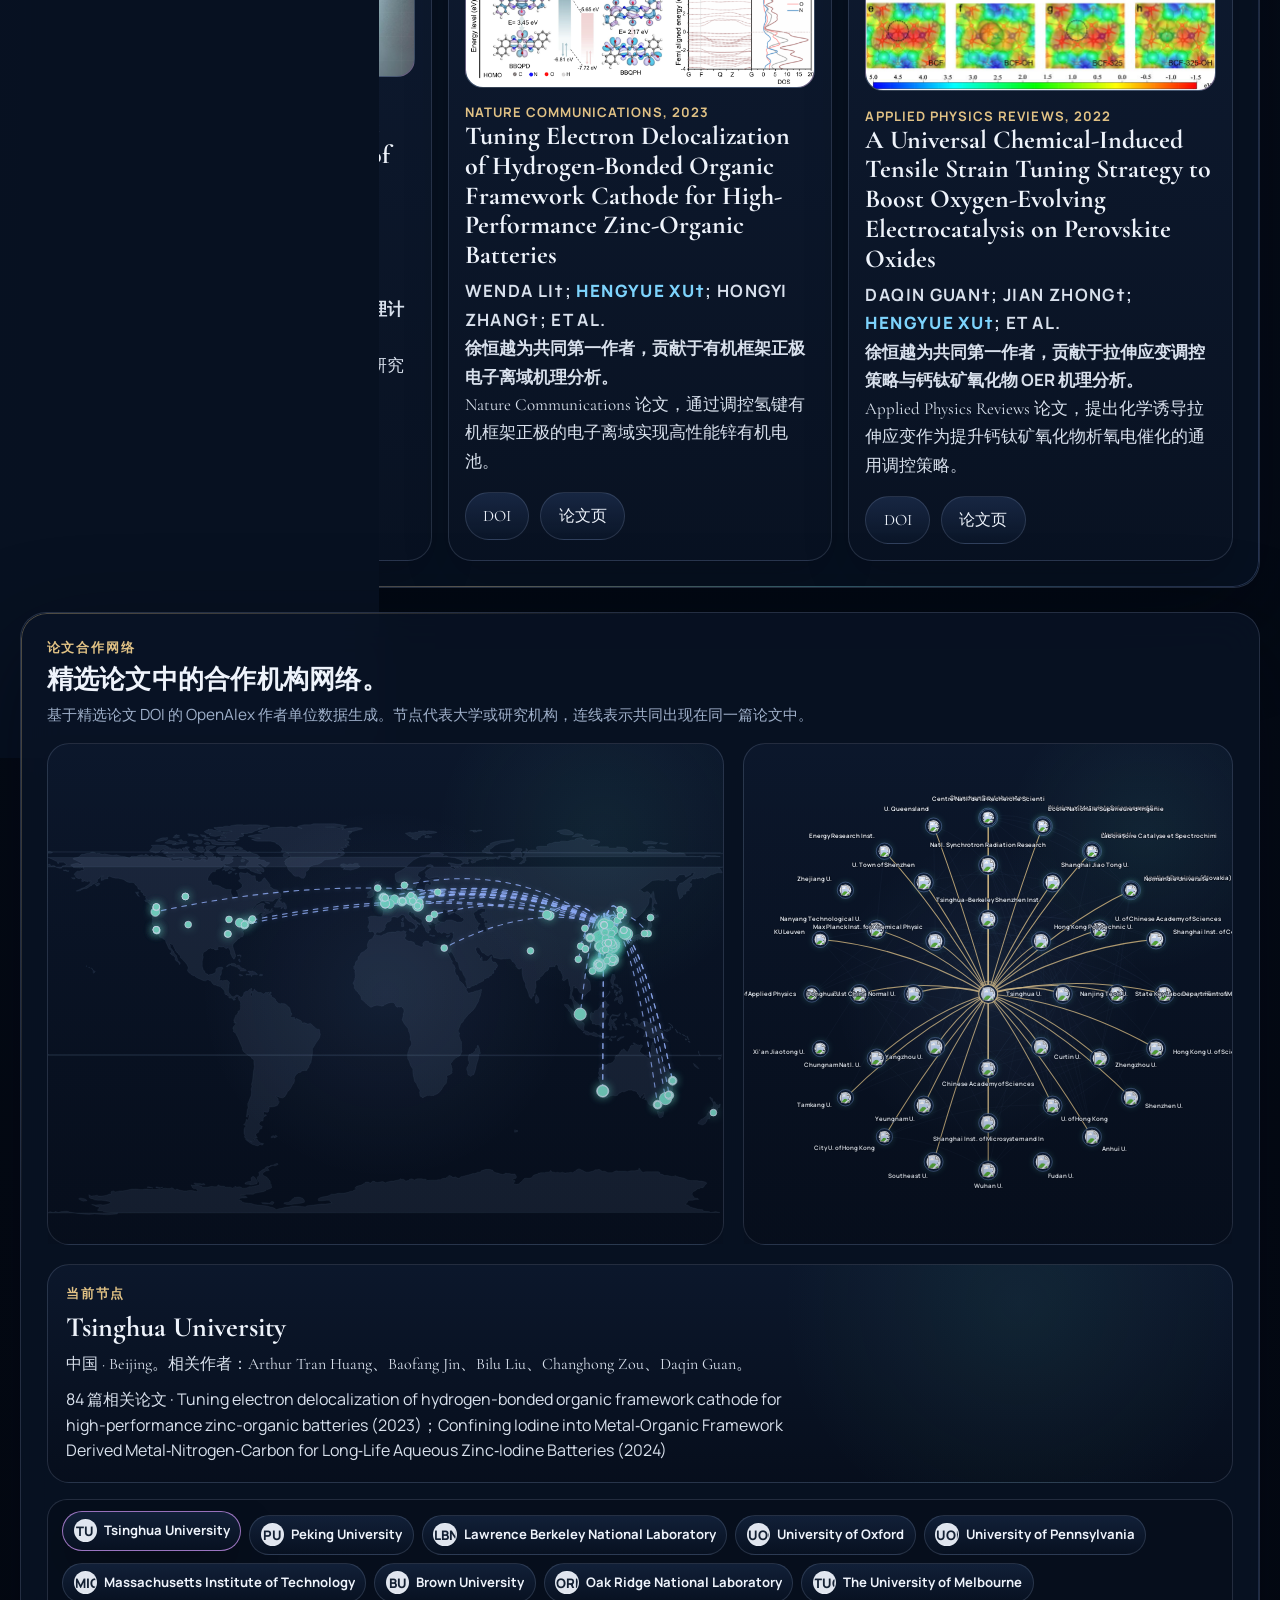
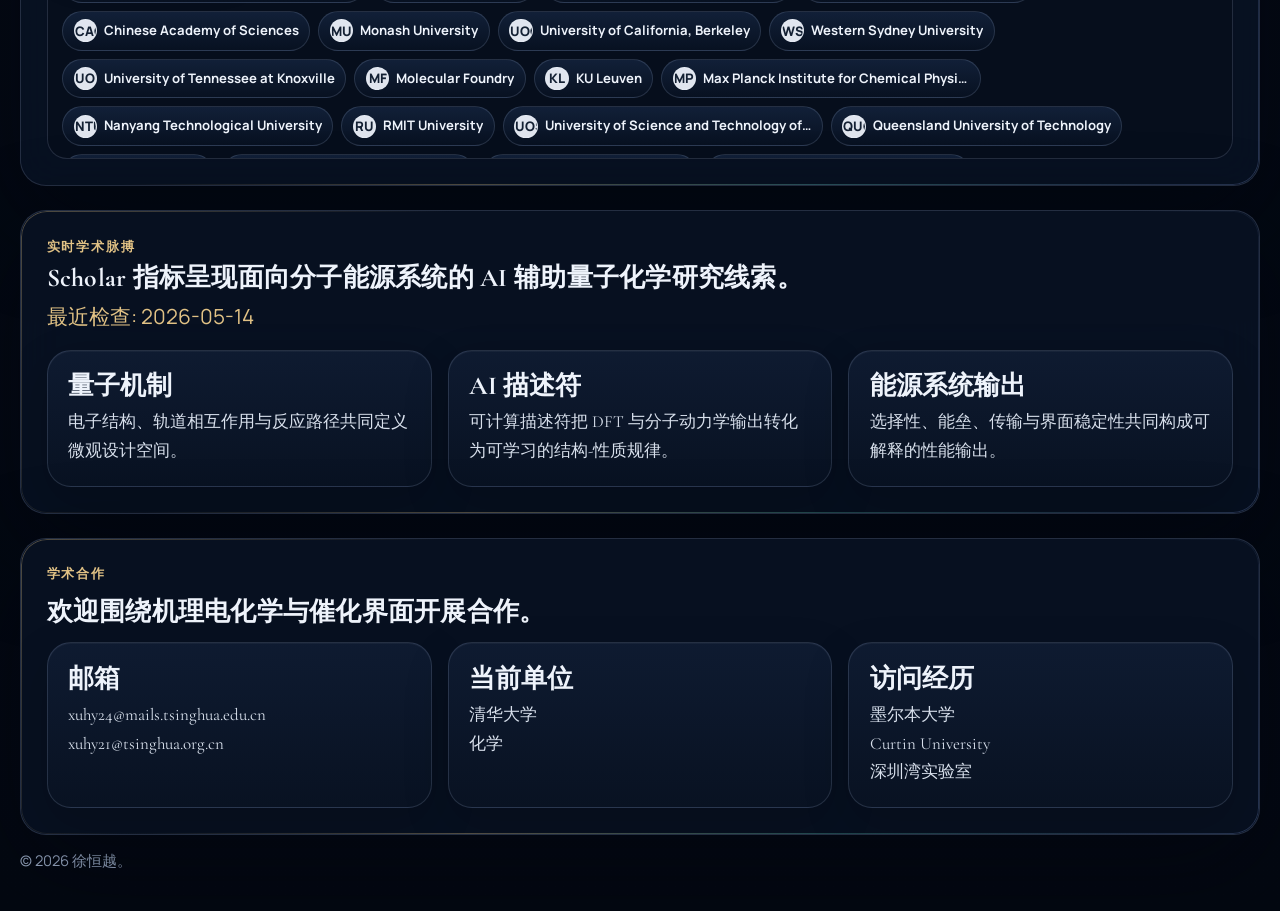
==== commit c6d8304b: "Update scholar metrics and research tools" ====
--- a/zh.html
+++ b/zh.html
@@ -6,7 +6,7 @@
     <title>徐恒越 | 机理化学与能源材料</title>
     <meta
       name="description"
-      content="徐恒越围绕能源材料机理、电子结构调控、界面化学与描述符驱动设计开展研究。"
+      content="徐恒越围绕 AI 辅助量子化学、DFT、分子动力学与描述符驱动的分子能源系统设计开展研究。"
     />
     <link rel="preconnect" href="https://fonts.googleapis.com" />
     <link rel="preconnect" href="https://fonts.gstatic.com" crossorigin />
@@ -21,10 +21,11 @@
       <a class="brand" href="./index.html">徐恒越</a>
       <nav class="nav">
         <a href="#impact">引用地图</a>
-        <a href="#collaboration">合作网络</a>
         <a href="#research">研究定位</a>
+        <a href="#tools">工具</a>
         <a href="#news">新闻</a>
         <a href="#publications">精选论文</a>
+        <a href="#collaboration">合作网络</a>
         <a href="#scholar">学术数据</a>
         <a href="#contact">联系</a>
       </nav>
@@ -48,17 +49,17 @@
             </div>
           </div>
 
-          <p class="section-kicker">机理化学与能源材料</p>
-          <h1>前沿态匹配决定界面氧化还原化学。</h1>
+          <p class="section-kicker">AI 驱动的量子化学与能源系统</p>
+          <h1>用 AI、DFT 与分子动力学连接量子机制和能源系统设计。</h1>
           <p class="hero-summary">
-            围绕下一代金属硫电池体系，使用 DFT、AIMD 与元动力学解析正极材料、电解液和功能添加剂的结构-活性关系。
+            发展 AI 辅助量子化学工作流，把分子电子结构、反应动力学与材料行为连接到分子能源系统设计。
           </p>
 
           <div class="topic-strip">
-            <span>金属硫电池</span>
-            <span>界面化学</span>
-            <span>电子转移动力学</span>
-            <span>量子化学模拟</span>
+            <span>AI 化学</span>
+            <span>量子化学</span>
+            <span>分子能源系统</span>
+            <span>DFT 与分子动力学</span>
           </div>
 
           <div class="profile-highlights" aria-label="个人学术概览">
@@ -172,7 +173,7 @@
           <div class="hero-stats">
             <article class="stat-card spotlight">
               <span class="stat-label">总引用</span>
-              <strong data-metric="citations">3,175</strong>
+              <strong data-metric="citations">3,302</strong>
               <small id="scholar-sync-status">正在同步 Scholar</small>
             </article>
             <article class="stat-card">
@@ -197,6 +198,83 @@
             </article>
           </div>
         </div>
+      </section>
+
+      <section id="research" class="section narrative-section">
+        <div class="section-heading compact">
+          <p class="section-kicker">AI + 量子化学</p>
+          <h2>用可计算描述符连接量子机制与分子能源系统设计。</h2>
+        </div>
+
+        <div class="narrative-grid">
+          <article class="narrative-card">
+            <h3>AI 描述符</h3>
+            <p>把量子化学输出组织为可学习、可解释的描述符，用于反应能源材料的设计规则提取。</p>
+          </article>
+          <article class="narrative-card">
+            <h3>量子到动力学</h3>
+            <p>结合 DFT、AIMD 与增强采样，把电子结构与界面路径、能垒和分子运动联系起来。</p>
+          </article>
+          <article class="narrative-card">
+            <h3>分子能源系统</h3>
+            <p>把金属硫化学、电解液、催化界面与分子添加剂视为相互耦合的能源系统。</p>
+          </article>
+        </div>
+      </section>
+
+      <section id="tools" class="section tools-section">
+        <div class="section-heading">
+          <p class="section-kicker">我开发的科研工具</p>
+          <h2>面向 AI 辅助量子化学与分子动力学的开源工具。</h2>
+          <p class="section-note">
+            MOTUS 与 IQCAP 把模拟和电子结构工作流转化为可复现的分析、可视化和分子设计管线。
+          </p>
+        </div>
+
+        <div class="tool-grid" aria-label="开源科研工具">
+          <a class="tool-card" href="https://github.com/X-Hydrogen/motus" target="_blank" rel="noreferrer">
+            <span class="tool-image">
+              <img src="./assets/tools/motus-top.png" alt="MOTUS 分子动力学自动化智能体预览图" />
+            </span>
+            <span class="tool-label">MOTUS</span>
+            <h3>分子动力学自动化智能体</h3>
+            <p>支持 Desmond、GROMACS 与 LAMMPS 的 MD 后处理，将轨迹数据转化为定量结果和出版级图像。</p>
+            <strong>查看 GitHub</strong>
+          </a>
+          <a class="tool-card" href="https://github.com/X-Hydrogen/IQCAP" target="_blank" rel="noreferrer">
+            <span class="tool-image">
+              <img src="./assets/tools/iqcap.png" alt="IQCAP 智能量子化学分析平台预览图" />
+            </span>
+            <span class="tool-label">IQCAP</span>
+            <h3>智能量子化学分析平台</h3>
+            <p>自动化分子结构输入、电子结构分析、反应性描述符计算与出版级可视化输出。</p>
+            <strong>查看 GitHub</strong>
+          </a>
+        </div>
+      </section>
+
+      <section id="news" class="section news-section">
+        <div class="section-heading">
+          <p class="section-kicker">新闻</p>
+          <h2>最新论文、期刊封面与研究里程碑。</h2>
+          <p class="section-note">
+            集中展示期刊封面、论文入选与近期研究里程碑。
+          </p>
+        </div>
+
+        <div id="news-feed" class="news-feed" data-lang="zh"></div>
+      </section>
+
+      <section id="publications" class="section publications-section">
+        <div class="section-heading">
+          <p class="section-kicker">精选论文</p>
+          <h2>代表性论文连接量子化学、AI 友好描述符与分子能源反应。</h2>
+          <p class="section-note">
+            这些工作覆盖 DFT/AIMD 机理、界面氧化还原、硫转化动力学与描述符驱动的能源系统设计。
+          </p>
+        </div>
+
+        <div id="papers" class="publication-grid" data-lang="zh"></div>
       </section>
 
       <section id="collaboration" class="section collaboration-section">
@@ -226,73 +304,27 @@
         <div id="institution-network" class="institution-network compact" aria-label="全球合作机构紧凑列表"></div>
       </section>
 
-      <section id="research" class="section narrative-section">
-        <div class="section-heading compact">
-          <p class="section-kicker">核心命题</p>
-          <h2>用可计算描述符连接电子结构与电化学行为。</h2>
-        </div>
-
-        <div class="narrative-grid">
-          <article class="narrative-card">
-            <h3>统一前沿态理论</h3>
-            <p>把 d-band 调控、Jahn-Teller 畸变与 C60 曲率界面统一到更普适的 donor-acceptor 前沿态框架。</p>
-          </article>
-          <article class="narrative-card">
-            <h3>几何场参数化</h3>
-            <p>系统研究曲率、应变与非对称配位如何驱动局域对称性破缺和能级重组。</p>
-          </article>
-          <article class="narrative-card">
-            <h3>界面硫转化</h3>
-            <p>以阶段选择性的硫转化与分化的末端硫化物动力学刻画 Li/Na-S 界面反应。</p>
-          </article>
-        </div>
-      </section>
-
-      <section id="news" class="section news-section">
-        <div class="section-heading">
-          <p class="section-kicker">新闻</p>
-          <h2>最新论文、期刊封面与研究里程碑。</h2>
-          <p class="section-note">
-            集中展示期刊封面、论文入选与近期研究里程碑。
-          </p>
-        </div>
-
-        <div id="news-feed" class="news-feed" data-lang="zh"></div>
-      </section>
-
-      <section id="publications" class="section publications-section">
-        <div class="section-heading">
-          <p class="section-kicker">精选论文</p>
-          <h2>机理论文把前沿态描述符转化为反应规律。</h2>
-          <p class="section-note">
-            代表性工作解析对称性破缺、能级重组与硫转化动力学之间的内在联系。
-          </p>
-        </div>
-
-        <div id="papers" class="publication-grid" data-lang="zh"></div>
-      </section>
-
       <section id="scholar" class="section scholar-section">
         <div class="section-heading compact">
           <div>
             <p class="section-kicker">实时学术脉搏</p>
-            <h2>Scholar 指标优先在线更新，并以本地科研记录兜底。</h2>
+            <h2>Scholar 指标呈现面向分子能源系统的 AI 辅助量子化学研究线索。</h2>
           </div>
           <p id="scholar-updated" class="sync-text">最近检查：加载中</p>
         </div>
 
         <div class="scholar-grid">
           <article class="scholar-card">
-            <h3>前沿态统一</h3>
-            <p>用 donor-acceptor 图景统一 d-band 调控、Jahn-Teller 畸变与曲率效应。</p>
+            <h3>量子机制</h3>
+            <p>电子结构、轨道相互作用与反应路径共同定义微观设计空间。</p>
           </article>
           <article class="scholar-card">
-            <h3>几何场变量</h3>
-            <p>曲率、应变和非对称配位构成可参数化的界面扰动变量。</p>
+            <h3>AI 描述符</h3>
+            <p>可计算描述符把 DFT 与分子动力学输出转化为可学习的结构-性质规律。</p>
           </article>
           <article class="scholar-card">
-            <h3>反应输出</h3>
-            <p>选择性、能垒与末端硫化物动力学共同构成可解释的机理输出。</p>
+            <h3>能源系统输出</h3>
+            <p>选择性、能垒、传输与界面稳定性共同构成可解释的性能输出。</p>
           </article>
         </div>
       </section>
@@ -328,6 +360,6 @@
       <p>© <span data-year></span> 徐恒越。</p>
     </footer>
 
-    <script src="./site.js"></script>
+    <script src="./site.js?v=20260514b"></script>
   </body>
 </html>
--- a/site.css
+++ b/site.css
@@ -115,6 +115,7 @@
 .paper-meta,
 .section-note,
 .map-note,
+.tool-label,
 .institution-type,
 .institution-meta,
 .footer,
@@ -266,6 +267,7 @@
 .hero-copy,
 .hero-map-panel,
 .narrative-card,
+.tool-card,
 .paper-card,
 .stat-card,
 .scholar-card,
@@ -807,6 +809,7 @@
 
 .section {
   padding: 1.6rem;
+  scroll-margin-top: 5rem;
 }
 
 .section-heading {
@@ -833,6 +836,7 @@
 }
 
 .narrative-grid,
+.tool-grid,
 .publication-grid,
 .news-feed,
 .scholar-grid,
@@ -1144,12 +1148,14 @@
 }
 
 .narrative-card,
+.tool-card,
 .scholar-card,
 .contact-card {
   padding: 1.3rem;
 }
 
 .narrative-card h3,
+.tool-card h3,
 .scholar-card h3,
 .contact-card h3,
 .paper-card h3 {
@@ -1159,6 +1165,7 @@
 }
 
 .narrative-card p,
+.tool-card p,
 .scholar-card p,
 .contact-card p,
 .paper-card p,
@@ -1174,7 +1181,7 @@
 }
 
 .news-feed {
-  grid-template-columns: minmax(0, 1.2fr) minmax(260px, 0.8fr);
+  grid-template-columns: 1fr;
 }
 
 .news-card {
@@ -1253,6 +1260,72 @@
   color: #d8e0ec;
   font-size: 1rem;
   line-height: 1.62;
+}
+
+.tool-grid {
+  grid-template-columns: repeat(2, minmax(0, 1fr));
+}
+
+.tool-card {
+  display: grid;
+  align-content: start;
+  min-height: 250px;
+  padding: 0.9rem;
+  color: inherit;
+  text-decoration: none;
+  transition:
+    transform 180ms ease,
+    border-color 180ms ease,
+    box-shadow 180ms ease;
+}
+
+.tool-card:hover {
+  transform: translateY(-3px);
+  border-color: var(--line-strong);
+  box-shadow:
+    inset 0 1px 0 rgba(255, 255, 255, 0.06),
+    0 24px 60px rgba(0, 0, 0, 0.26);
+}
+
+.tool-image {
+  display: block;
+  aspect-ratio: 16 / 9;
+  margin-bottom: 1.15rem;
+  border-radius: 16px;
+  border: 1px solid rgba(225, 194, 133, 0.18);
+  overflow: hidden;
+  background: linear-gradient(135deg, #13263f, #1d4c66);
+}
+
+.tool-image img {
+  width: 100%;
+  height: 100%;
+  display: block;
+  object-fit: cover;
+}
+
+.tool-label {
+  width: fit-content;
+  margin-bottom: 1rem;
+  padding: 0.38rem 0.62rem;
+  border-radius: 999px;
+  border: 1px solid rgba(102, 217, 199, 0.34);
+  color: var(--accent-3);
+  background: rgba(102, 217, 199, 0.08);
+  font-size: 0.76rem;
+  font-weight: 800;
+  letter-spacing: 0.16em;
+}
+
+.tool-card strong {
+  align-self: end;
+  width: fit-content;
+  margin-top: 1.3rem;
+  color: var(--accent);
+  font-family: "Manrope", sans-serif;
+  font-size: 0.82rem;
+  letter-spacing: 0.12em;
+  text-transform: uppercase;
 }
 
 .paper-card {
@@ -1317,6 +1390,20 @@
   margin: 0.2rem 0 0.65rem;
 }
 
+.paper-meta strong {
+  color: #7dd3fc;
+  font-weight: 900;
+}
+
+.paper-contribution {
+  margin: 0 0 0.55rem;
+  color: #d8e8ff;
+  font-family: "Manrope", sans-serif;
+  font-size: 0.84rem;
+  font-weight: 700;
+  line-height: 1.55;
+}
+
 .paper-links {
   display: flex;
   flex-wrap: wrap;
@@ -1534,6 +1621,7 @@
   }
 
   .narrative-grid,
+  .tool-grid,
   .scholar-grid,
   .contact-grid,
   .institution-network,
@@ -1564,6 +1652,7 @@
 
 @media (max-width: 680px) {
   .portal-grid,
+  .tool-grid,
   .publication-grid,
   .news-feed,
   .hero-stats,
@@ -1598,6 +1687,7 @@
   .hero-copy,
   .hero-map-panel,
   .narrative-card,
+  .tool-card,
   .paper-card,
   .stat-card,
   .scholar-card,
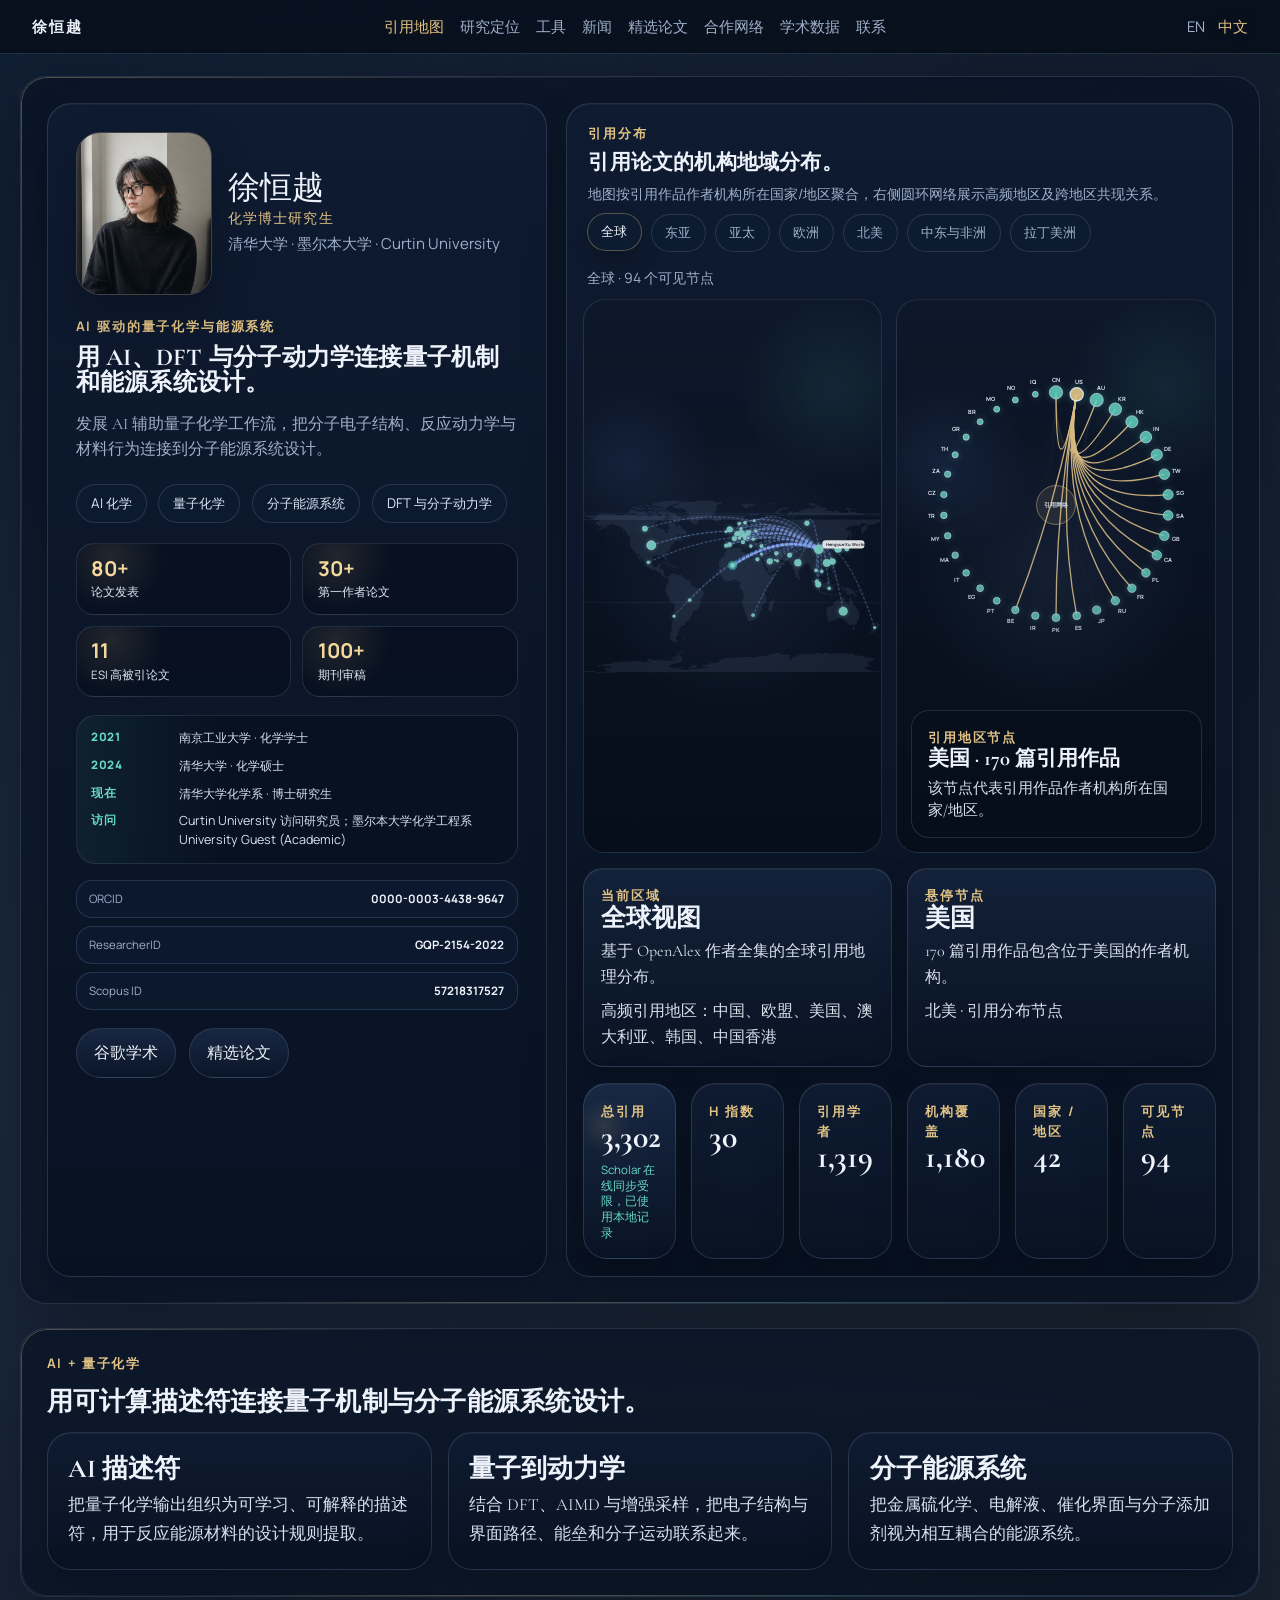
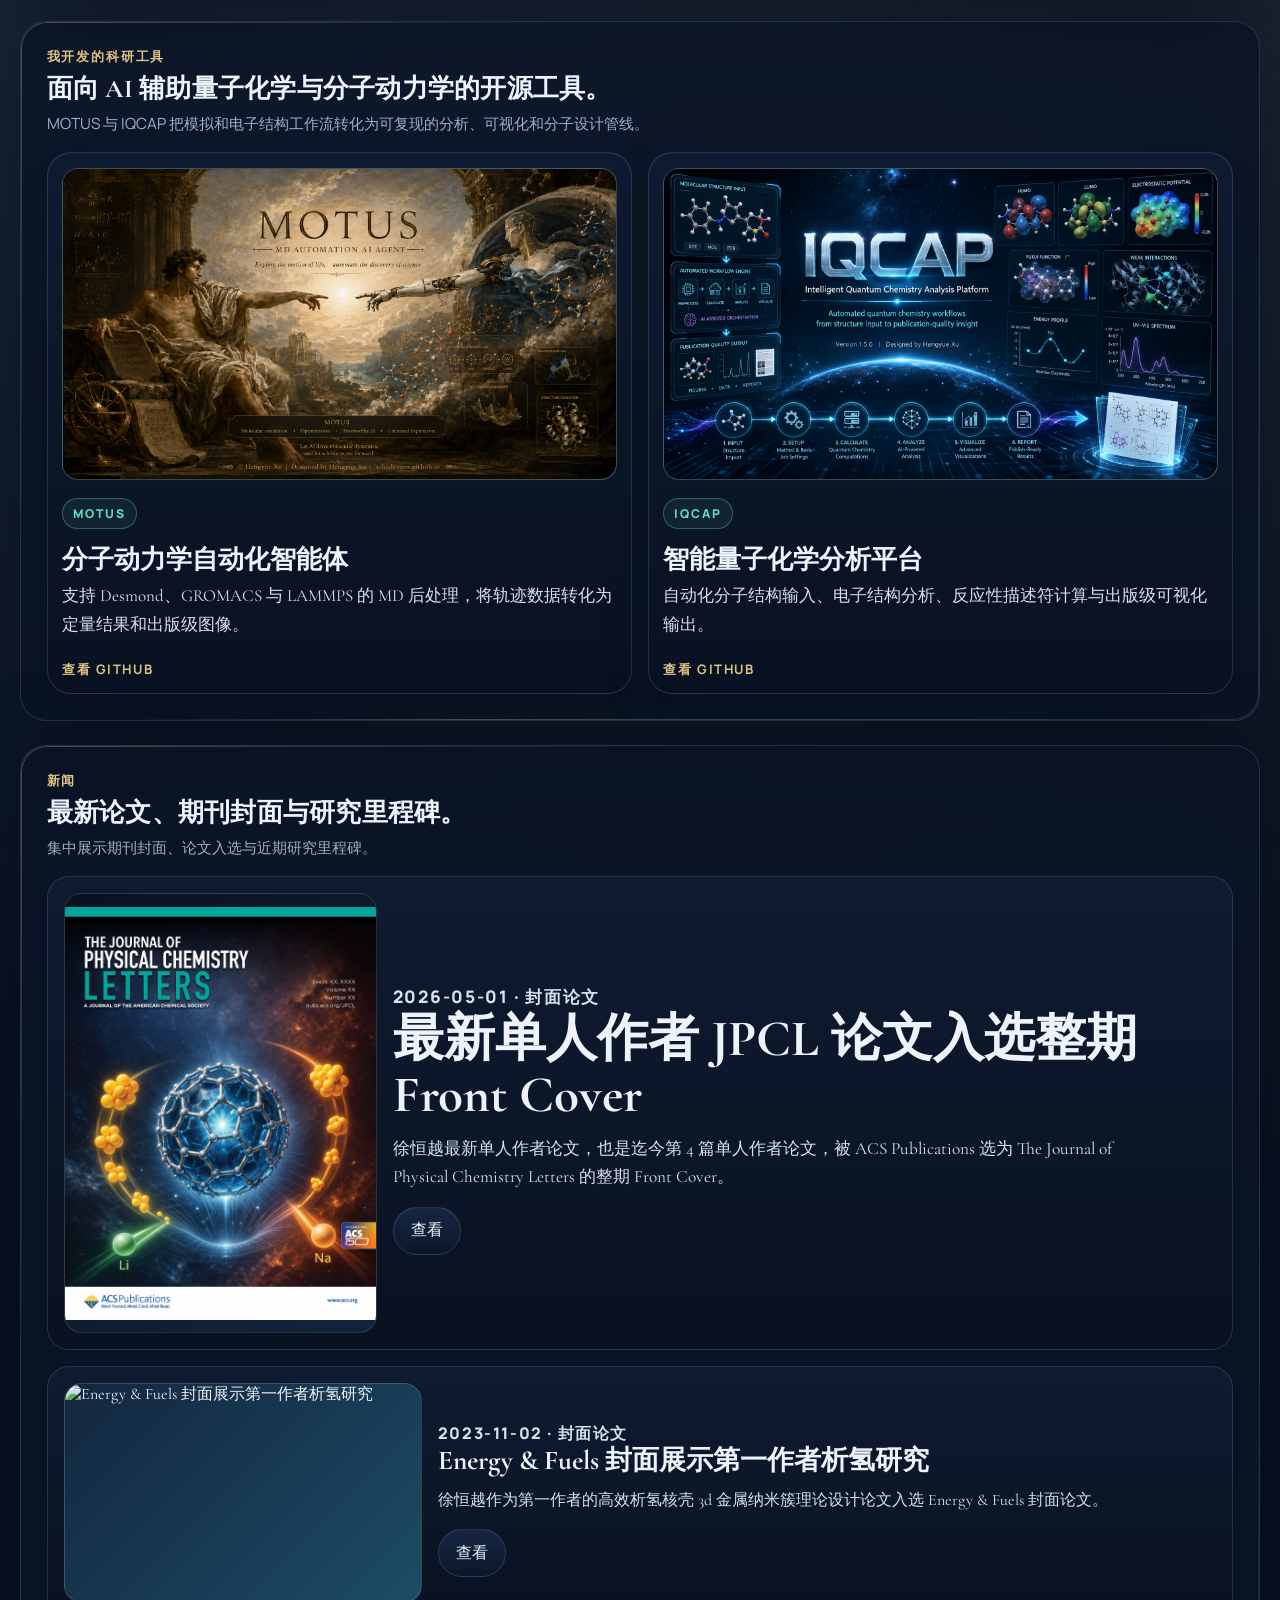
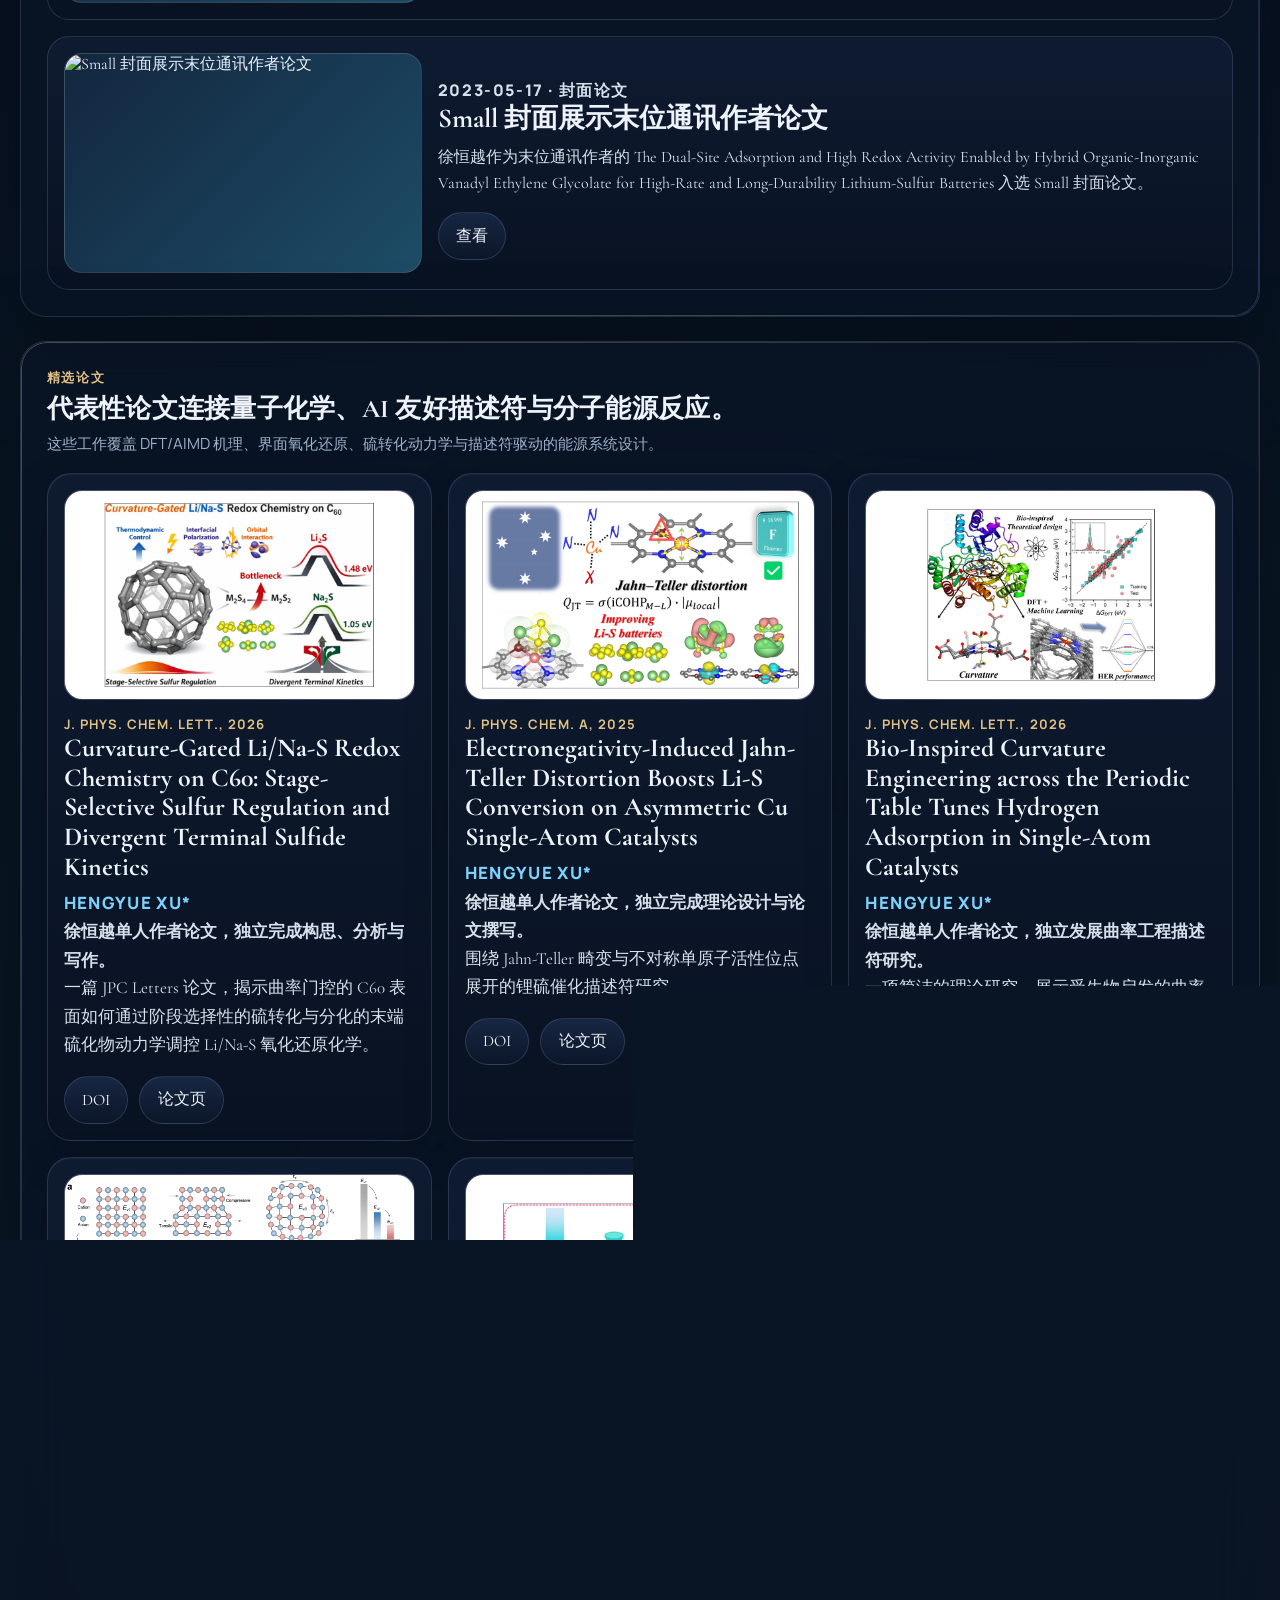
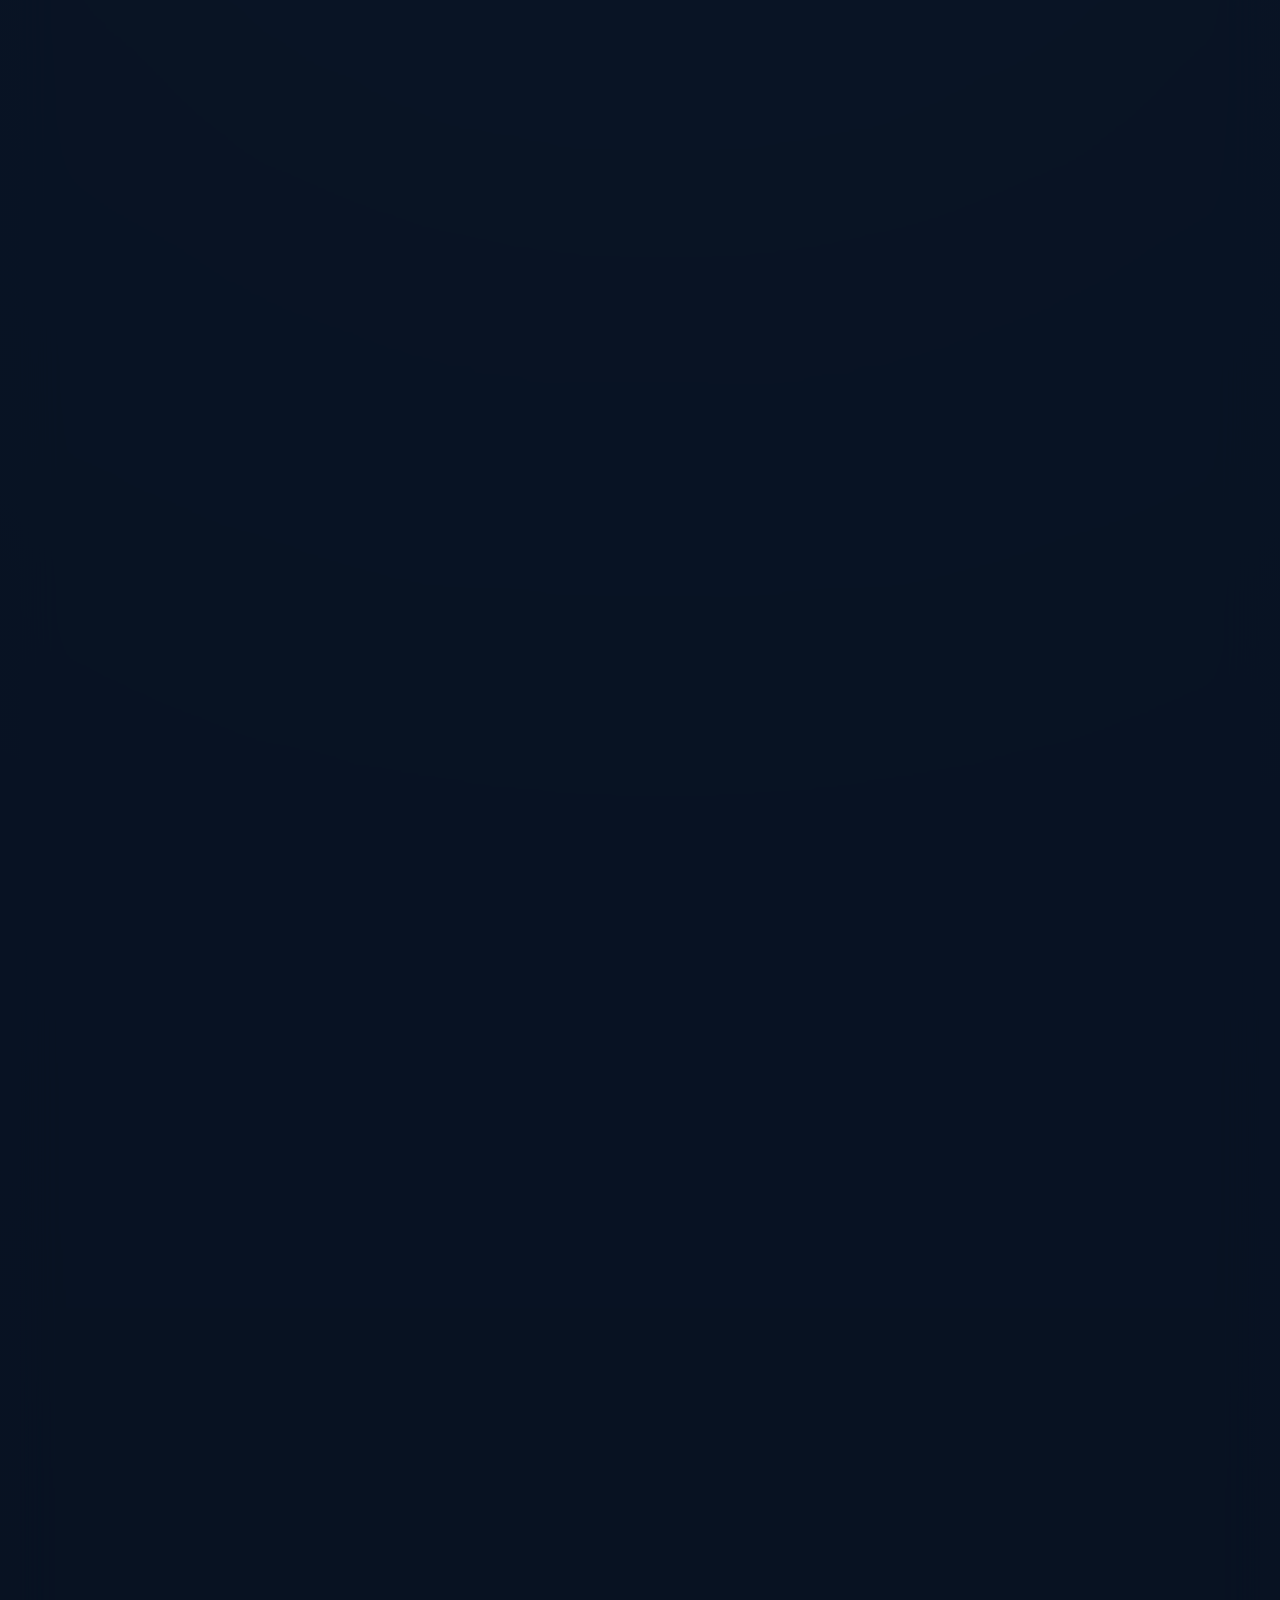
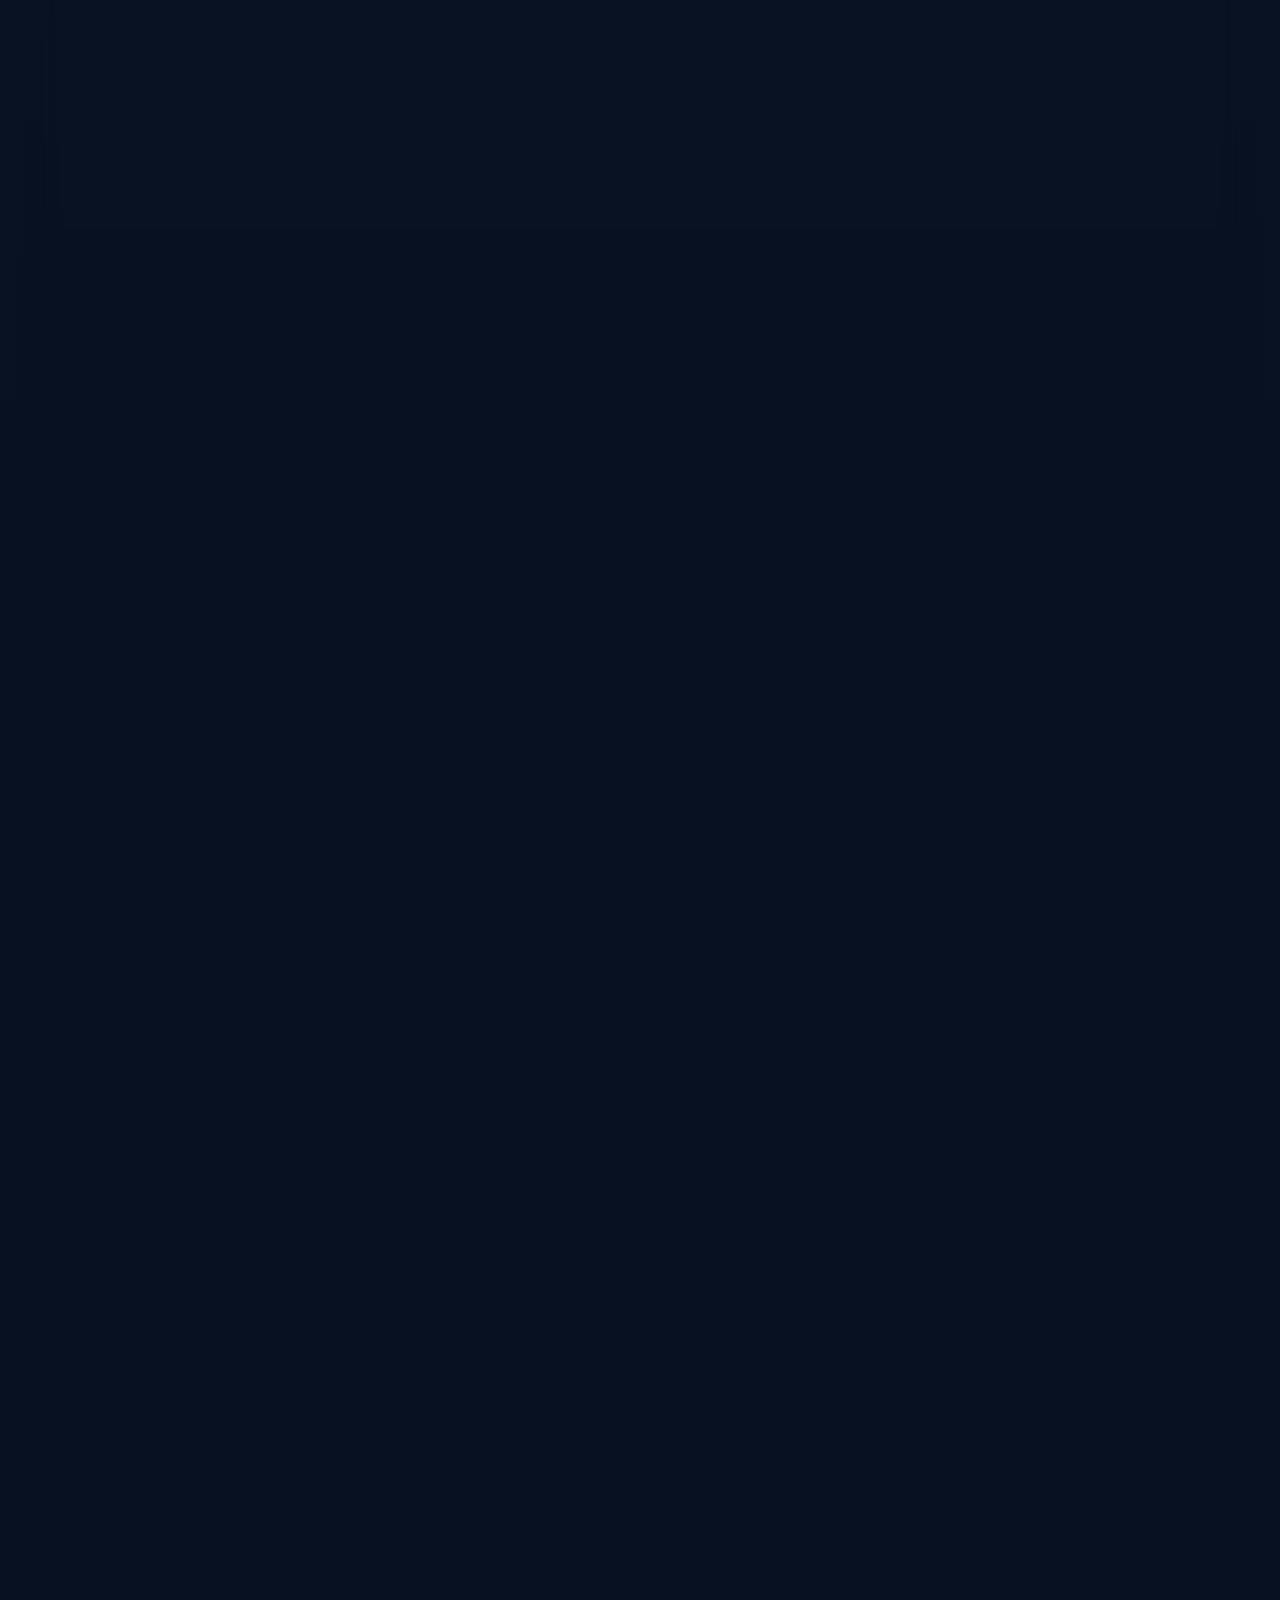
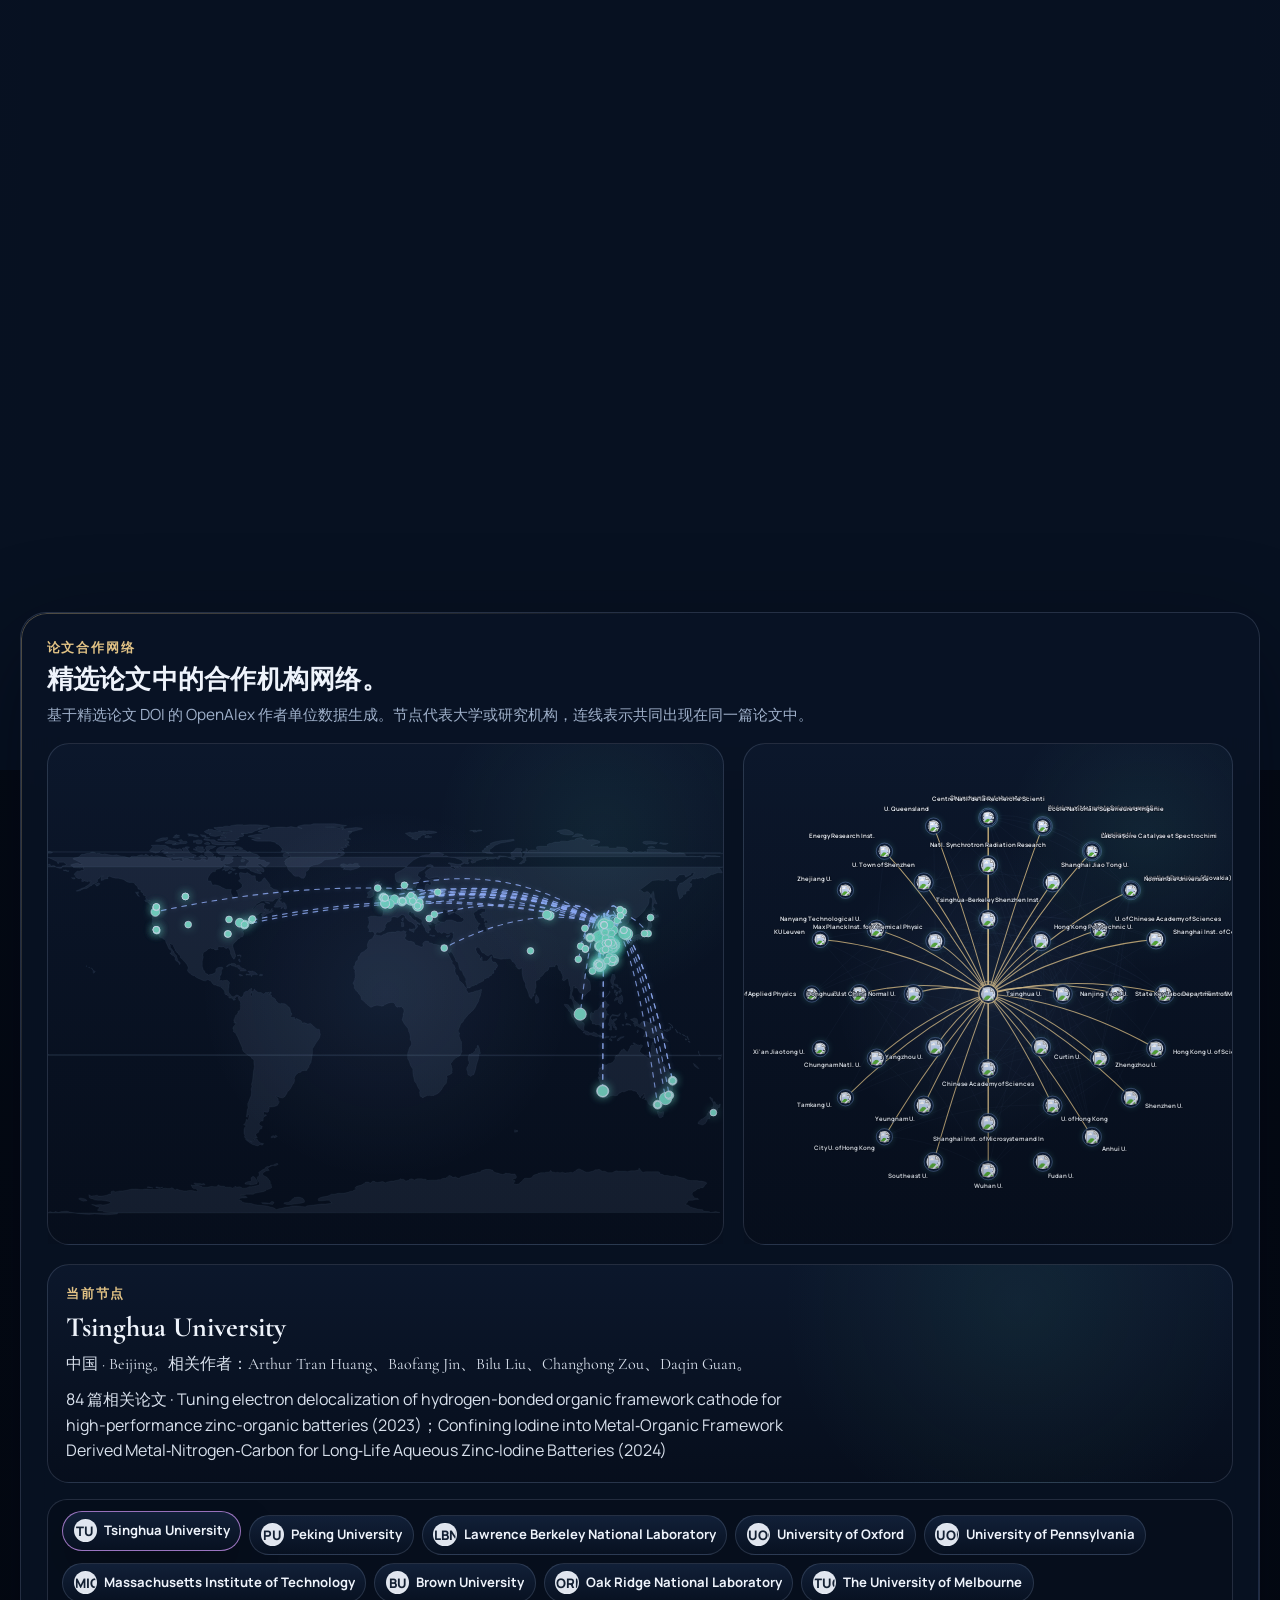
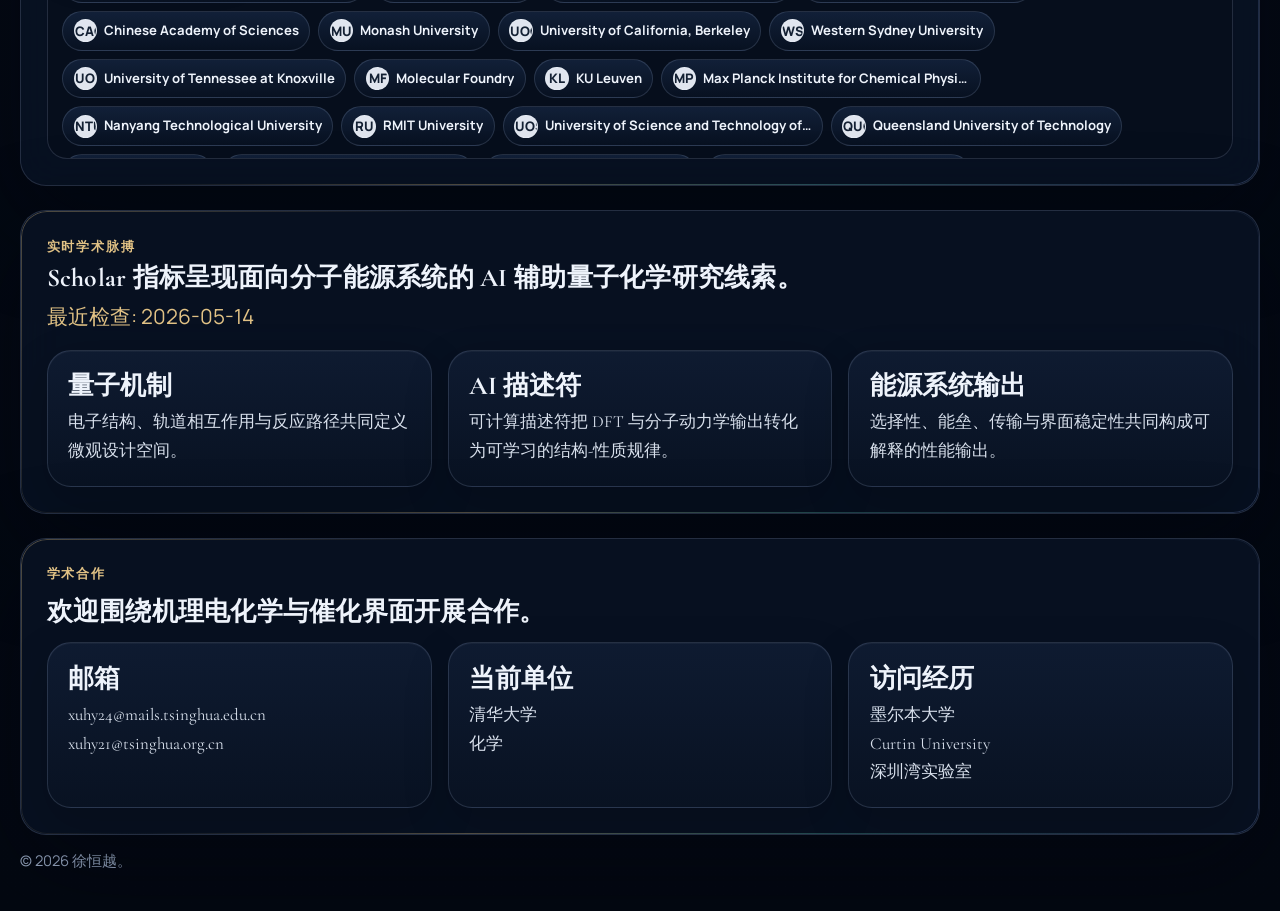
==== commit 54b63418: "Update profile photo" ====
--- a/zh.html
+++ b/zh.html
@@ -40,7 +40,7 @@
         <div class="hero-copy">
           <div class="hero-identity">
             <div class="hero-avatar-shell">
-              <img class="hero-avatar" src="./assets/avatar-hero.jpg" alt="徐恒越头像" />
+              <img class="hero-avatar" src="./assets/avatar-hero.jpg?v=20260621" alt="徐恒越头像" />
             </div>
             <div class="hero-identity-copy">
               <p class="identity-name">徐恒越</p>
